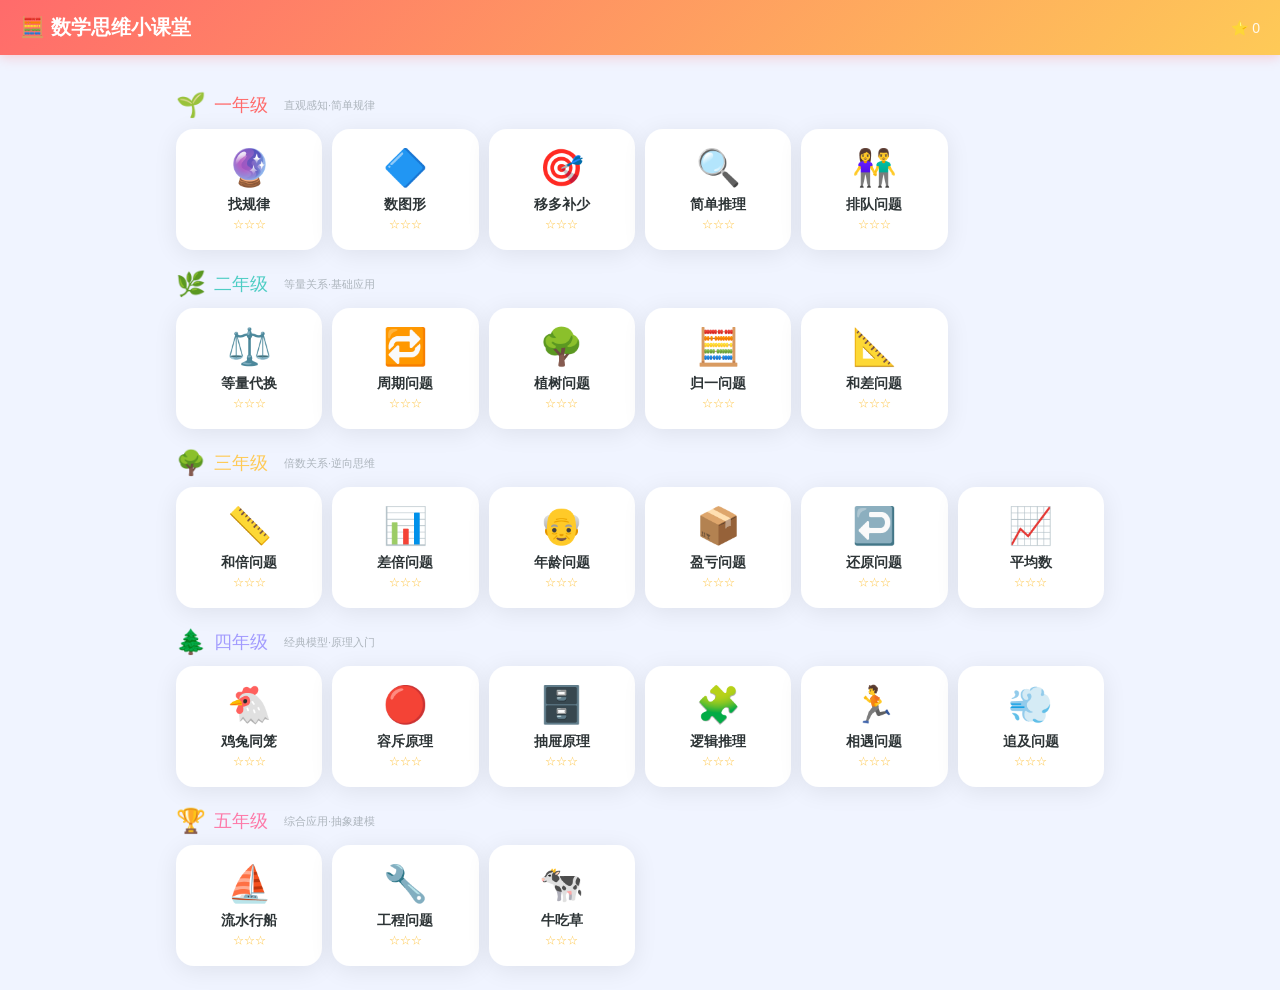
==== index.html @ d772911f "初始化项目：小学数学教学工具" ====
<!DOCTYPE html>
<html lang="zh-CN">
<head>
<meta charset="UTF-8">
<meta name="viewport" content="width=device-width, initial-scale=1.0">
<title>数学思维小课堂</title>
<style>
/* ====== CSS Variables ====== */
:root {
  --c1:#ff6b6b; --c2:#4ecdc4; --c3:#feca57; --c4:#a29bfe; --c5:#fd79a8; --c6:#00b894;
  --bg:#f0f4ff; --card:#fff; --text:#2d3436; --sub:#636e72; --radius:18px; --shadow:0 4px 24px rgba(0,0,0,.08);
}
*{box-sizing:border-box;margin:0;padding:0}
body{
  font-family:'PingFang SC','Noto Sans SC','Microsoft YaHei',sans-serif;
  background:var(--bg); min-height:100vh; color:var(--text);
  user-select:none; -webkit-user-select:none;
}
/* ====== Top Bar ====== */
.topbar{
  background:linear-gradient(135deg,#ff6b6b,#feca57); color:#fff; padding:14px 20px;
  display:flex; align-items:center; gap:12px; position:sticky; top:0; z-index:50;
  box-shadow:0 2px 12px rgba(255,107,107,.3);
}
.topbar h1{font-size:20px;flex:1}
.topbar .back-btn{
  background:rgba(255,255,255,.25); border:none; color:#fff; width:36px;height:36px;
  border-radius:50%; font-size:20px; cursor:pointer; display:none; align-items:center; justify-content:center;
}
.topbar .back-btn.show{display:flex}
.topbar .stars-total{font-size:14px;opacity:.9}

/* ====== Main Container ====== */
.container{max-width:960px;margin:0 auto;padding:16px}

/* ====== Menu Grid ====== */
.menu-view{}
.section-title{font-size:18px;margin:20px 0 10px;color:var(--sub);display:flex;align-items:center;gap:8px}
.topic-grid{display:grid;grid-template-columns:repeat(auto-fill,minmax(130px,1fr));gap:10px;margin-bottom:8px}
.topic-card{
  background:var(--card);border-radius:var(--radius);padding:16px 10px;text-align:center;
  cursor:pointer;transition:all .25s;box-shadow:var(--shadow);position:relative;overflow:hidden;
  border:2px solid transparent;
}
.topic-card:hover{transform:translateY(-3px);box-shadow:0 8px 30px rgba(0,0,0,.14);border-color:var(--c1)}
.topic-card .icon{font-size:36px;display:block;margin-bottom:6px}
.topic-card .name{font-size:14px;font-weight:700;color:var(--text)}
.topic-card .stars{font-size:11px;color:#feca57;margin-top:3px}
.topic-card .badge{position:absolute;top:8px;right:8px;background:var(--c1);color:#fff;font-size:10px;padding:2px 8px;border-radius:10px}

/* ====== Game View ====== */
.game-view{display:none;flex-direction:column;gap:14px}
.game-view.active{display:flex}
.game-header{text-align:center}
.game-header h2{font-size:22px}
.game-header .desc{font-size:13px;color:var(--sub);margin-top:4px}

/* Stage tabs */
.stage-tabs{display:flex;gap:0;background:#e9ecef;border-radius:30px;padding:3px;align-self:center}
.stage-tab{
  padding:8px 20px;border:none;background:none;border-radius:28px;font-size:13px;font-weight:600;
  cursor:pointer;color:#868e96;transition:all .3s;font-family:inherit;
}
.stage-tab.active{background:#fff;color:var(--c1);box-shadow:0 2px 8px rgba(0,0,0,.1)}
.stage-content{min-height:300px;background:var(--card);border-radius:var(--radius);padding:20px;box-shadow:var(--shadow);display:flex;flex-direction:column;align-items:center;gap:14px}
.stage-panel{display:none;flex-direction:column;align-items:center;gap:14px;width:100%}
.stage-panel.active{display:flex}

/* ====== Shared Components ====== */
.btn{
  padding:10px 24px;border:none;border-radius:24px;font-size:15px;font-weight:600;cursor:pointer;
  transition:all .25s;font-family:inherit;
}
.btn-p{background:var(--c1);color:#fff}
.btn-p:hover{opacity:.85;transform:translateY(-1px)}
.btn-s{background:var(--c2);color:#fff}
.btn-o{background:#fff;color:var(--c1);border:2px solid var(--c1)}
.btn-o:hover{background:#fff5f5}
.btn:disabled{opacity:.4;pointer-events:none}

.feedback{font-size:14px;min-height:22px;text-align:center;font-weight:600}
.feedback.ok{color:#00b894}
.feedback.err{color:var(--c1)}

.answer-row{display:flex;align-items:center;gap:8px;flex-wrap:wrap;justify-content:center;font-size:16px}
.answer-input{
  width:72px;padding:10px;text-align:center;border:2px solid #dee2e6;border-radius:12px;
  font-size:18px;font-weight:700;font-family:inherit;transition:border-color .3s;
}
.answer-input:focus{outline:none;border-color:var(--c2)}
.answer-input.ok{border-color:#00b894;background:#f0fff4}
.answer-input.err{border-color:var(--c1);background:#fff5f5;animation:shake .4s}

@keyframes shake{0%,100%{transform:translateX(0)}25%{transform:translateX(-5px)}75%{transform:translateX(5px)}}
@keyframes pop{0%{transform:scale(0);opacity:0}70%{transform:scale(1.2)}100%{transform:scale(1);opacity:1}}
@keyframes fadeIn{from{opacity:0;transform:translateY(8px)}to{opacity:1;transform:translateY(0)}}

/* ====== Balance Scale ====== */
.scale-wrap{position:relative;width:100%;max-width:400px;height:240px;margin:0 auto}
.scale-wrap svg{width:100%;height:100%}
.scale-items{position:absolute;display:flex;gap:2px;flex-wrap:wrap;justify-content:center;align-items:flex-end;pointer-events:none}
.scale-left{left:10%;bottom:22%;width:26%}
.scale-right{right:10%;bottom:22%;width:26%}
.scale-item{font-size:26px;pointer-events:auto;cursor:pointer;transition:all .3s;line-height:1}
.scale-item:hover{transform:scale(1.2)}
.scale-item.removing{opacity:0;transform:scale(0)}

/* ====== Bar Model ====== */
.bar-wrap{width:100%;max-width:440px}
.bar-row{display:flex;align-items:center;gap:6px;margin:6px 0}
.bar-lbl{font-weight:700;font-size:15px;min-width:40px;text-align:center}
.bar-track{flex:1;height:36px;background:#f1f3f5;border-radius:10px;position:relative;overflow:visible}
.bar-fill{height:100%;border-radius:10px;transition:width .5s cubic-bezier(.34,1.56,.64,1);display:flex;align-items:center;justify-content:center;color:#fff;font-weight:700;font-size:13px;min-width:36px}
.bar-fill.a{background:linear-gradient(90deg,#ff6b6b,#ff8787)}
.bar-fill.b{background:linear-gradient(90deg,#4ecdc4,#63e6be)}
.bar-fill.d{background:linear-gradient(90deg,#feca57,#ffd43b);color:#495057}
.bar-seg{display:flex;width:100%;height:100%;gap:2px}
.bar-seg span{flex:1;background:rgba(255,255,255,.3);display:flex;align-items:center;justify-content:center;font-weight:700;font-size:11px;color:#fff;border-radius:4px}
.bar-seg span.hl{background:rgba(255,255,255,.55)}

/* ====== Slider ====== */
.slider-grp{width:100%;max-width:360px;display:flex;flex-direction:column;align-items:center;gap:6px}
.slider-grp label{font-weight:600;font-size:14px}
.slider-val{font-size:22px;font-weight:700;color:var(--c1);background:#fff5f5;padding:3px 14px;border-radius:16px}
input[type=range]{-webkit-appearance:none;width:100%;height:8px;border-radius:8px;background:#e9ecef;outline:none}
input[type=range]::-webkit-slider-thumb{-webkit-appearance:none;width:30px;height:30px;border-radius:50%;background:var(--c1);cursor:pointer;box-shadow:0 2px 8px rgba(255,107,107,.4)}

/* ====== Venn ====== */
.venn-wrap{position:relative;width:300px;height:220px;margin:0 auto}
.venn-wrap svg{width:100%;height:100%}
.venn-wrap .region{cursor:pointer;transition:opacity .3s}
.venn-wrap .region:hover{opacity:.7}

/* ====== Grid items ====== */
.item-grid{display:flex;gap:8px;flex-wrap:wrap;justify-content:center}
.item-chip{
  background:#f8f9fa;border:2px solid #dee2e6;border-radius:12px;padding:8px 14px;
  font-size:16px;cursor:pointer;transition:all .25s;font-weight:600;
}
.item-chip:hover{border-color:var(--c2);background:#f0fffc}
.item-chip.selected{background:var(--c2);color:#fff;border-color:var(--c2)}
.item-chip.wrong{background:var(--c1);color:#fff;border-color:var(--c1);animation:shake .4s}

/* ====== Character animation area ====== */
.anim-track{position:relative;width:100%;max-width:500px;height:80px;background:#f8f9fa;border-radius:16px;overflow:hidden}
.anim-char{position:absolute;font-size:36px;transition:left .1s linear;bottom:8px}
.anim-home{position:absolute;bottom:4px;font-size:11px;color:var(--sub);font-weight:600}

/* ====== Celebration ====== */
.cele{position:fixed;top:0;left:0;width:100%;height:100%;pointer-events:none;z-index:200}
.cele .confetti{position:absolute;animation:fall 1.6s ease-out forwards}
@keyframes fall{0%{transform:translateY(-80px) rotate(0);opacity:1}100%{transform:translateY(105vh) rotate(720deg);opacity:0}}

/* ====== Trees on path ====== */
.tree-row{display:flex;gap:0;align-items:center;flex-wrap:wrap;justify-content:center}
.tree{font-size:28px;transition:all .3s}
.tree-spacer{width:30px;height:4px;background:#e9ecef;transition:width .3s}

/* ====== Responsive ====== */
@media(max-width:600px){
  .topic-grid{grid-template-columns:repeat(auto-fill,minmax(100px,1fr))}
  .topic-card{padding:12px 6px}
  .topic-card .icon{font-size:28px}
  .topic-card .name{font-size:12px}
  .topbar h1{font-size:17px}
  .scale-wrap{height:200px}
  .scale-item{font-size:22px}
}
</style>
</head>
<body>

<div class="topbar" id="topbar">
  <button class="back-btn" id="backBtn" onclick="goMenu()">←</button>
  <h1 id="topTitle">🧮 数学思维小课堂</h1>
  <span class="stars-total" id="starTotal">⭐ 0</span>
</div>

<div class="container" id="container">
<!-- ==================== MENU ==================== -->
<div class="menu-view" id="menuView"></div>

<!-- ==================== GAME VIEW ==================== -->
<div class="game-view" id="gameView">
  <div class="game-header"><h2 id="gameTitle"></h2><div class="desc" id="gameDesc"></div></div>
  <div class="stage-tabs" id="stageTabs">
    <button class="stage-tab active" data-stage="1">🎯 看一看</button>
    <button class="stage-tab" data-stage="2">🤹 玩一玩</button>
    <button class="stage-tab" data-stage="3">🏆 练一练</button>
  </div>
  <div class="stage-content" id="stageContent"></div>
</div>
</div>

<div class="cele" id="cele"></div>

<script>
// ==================== FRAMEWORK ====================
const TOPICS = [
  // 一年级：直观感知与简单规律
  {id:'pattern',icon:'🔮',name:'找规律',cat:'一年级',g:'pattern'},
  {id:'countshape',icon:'🔷',name:'数图形',cat:'一年级',g:'countshape'},
  {id:'balance',icon:'🎯',name:'移多补少',cat:'一年级',g:'balance'},
  {id:'simplelogic',icon:'🔍',name:'简单推理',cat:'一年级',g:'simplelogic'},
  {id:'queue',icon:'👫',name:'排队问题',cat:'一年级',g:'queue'},
  // 二年级：等量关系与基础应用
  {id:'substitution',icon:'⚖️',name:'等量代换',cat:'二年级',g:'substitution'},
  {id:'cycle',icon:'🔁',name:'周期问题',cat:'二年级',g:'cycle'},
  {id:'tree',icon:'🌳',name:'植树问题',cat:'二年级',g:'tree'},
  {id:'normalization',icon:'🧮',name:'归一问题',cat:'二年级',g:'normalization'},
  {id:'sumdiff',icon:'📐',name:'和差问题',cat:'二年级',g:'sumdiff'},
  // 三年级：倍数关系与逆向思维
  {id:'summulti',icon:'📏',name:'和倍问题',cat:'三年级',g:'summulti'},
  {id:'diffmulti',icon:'📊',name:'差倍问题',cat:'三年级',g:'diffmulti'},
  {id:'age',icon:'👴',name:'年龄问题',cat:'三年级',g:'age'},
  {id:'profitloss',icon:'📦',name:'盈亏问题',cat:'三年级',g:'profitloss'},
  {id:'reverse',icon:'↩️',name:'还原问题',cat:'三年级',g:'reverse'},
  {id:'average',icon:'📈',name:'平均数',cat:'三年级',g:'average'},
  // 四年级：经典模型与原理
  {id:'chickenrabbit',icon:'🐔',name:'鸡兔同笼',cat:'四年级',g:'chickenrabbit'},
  {id:'venn',icon:'🔴',name:'容斥原理',cat:'四年级',g:'venn'},
  {id:'pigeonhole',icon:'🗄️',name:'抽屉原理',cat:'四年级',g:'pigeonhole'},
  {id:'logic',icon:'🧩',name:'逻辑推理',cat:'四年级',g:'logic'},
  {id:'meeting',icon:'🏃',name:'相遇问题',cat:'四年级',g:'meeting'},
  {id:'chase',icon:'💨',name:'追及问题',cat:'四年级',g:'chase'},
  // 五年级：综合应用与抽象建模
  {id:'boatcurrent',icon:'⛵',name:'流水行船',cat:'五年级',g:'boatcurrent'},
  {id:'work',icon:'🔧',name:'工程问题',cat:'五年级',g:'work'},
  {id:'cowgrass',icon:'🐄',name:'牛吃草',cat:'五年级',g:'cowgrass'},
];

const GAMES = {};
let currentGame = null;
let gameStage = 1;
let gameState = {};

function loadProgress(){ try{ return JSON.parse(localStorage.getItem('mathgames')||'{}'); }catch(e){ return {}; } }
function saveProgress(p){ localStorage.setItem('mathgames',JSON.stringify(p)); }
function getStars(gameId){ const p=loadProgress(); return p[gameId]||0; }
function setStars(gameId,stars){ const p=loadProgress(); p[gameId]=Math.max(p[gameId]||0,stars); saveProgress(p); updateStarTotal(); }

function updateStarTotal(){
  const p=loadProgress(); let t=0; Object.values(p).forEach(v=>t+=v);
  document.getElementById('starTotal').textContent='⭐ '+t;
}

// Render menu
function renderMenu(){
  const cats=[...new Set(TOPICS.map(t=>t.cat))];
  const grades={'一年级':{emoji:'🌱',desc:'直观感知·简单规律',color:'#ff6b6b'},
               '二年级':{emoji:'🌿',desc:'等量关系·基础应用',color:'#4ecdc4'},
               '三年级':{emoji:'🌳',desc:'倍数关系·逆向思维',color:'#feca57'},
               '四年级':{emoji:'🌲',desc:'经典模型·原理入门',color:'#a29bfe'},
               '五年级':{emoji:'🏆',desc:'综合应用·抽象建模',color:'#fd79a8'}};
  let h='';
  cats.forEach(cat=>{
    const g=grades[cat]||{emoji:'📚',desc:'',color:'#636e72'};
    h+='<div class="section-title"><span style="font-size:24px">'+g.emoji+'</span> <span style="color:'+g.color+'">'+cat+'</span><span style="font-size:11px;color:#adb5bd;margin-left:8px">'+g.desc+'</span></div><div class="topic-grid">';
    TOPICS.filter(t=>t.cat===cat).forEach(t=>{
      const s=getStars(t.id);
      h+='<div class="topic-card" onclick="openGame(\''+t.id+'\')">';
      h+='<span class="icon">'+t.icon+'</span>';
      h+='<span class="name">'+t.name+'</span>';
      h+='<div class="stars">'+'⭐'.repeat(s)+'☆'.repeat(3-s)+'</div>';
      if(s>=3) h+='<span class="badge" style="background:#00b894">✓</span>';
      h+='</div>';
    });
    h+='</div>';
  });
  document.getElementById('menuView').innerHTML=h;
}

function goMenu(){
  document.getElementById('menuView').style.display='block';
  document.getElementById('gameView').classList.remove('active');
  document.getElementById('backBtn').classList.remove('show');
  document.getElementById('topTitle').textContent='🧮 数学思维小课堂';
  currentGame=null;
  renderMenu();
}

function openGame(gameId){
  currentGame=gameId;
  gameStage=1;
  gameState={};
  document.getElementById('menuView').style.display='none';
  document.getElementById('gameView').classList.add('active');
  document.getElementById('backBtn').classList.add('show');
  const t=TOPICS.find(x=>x.id===gameId);
  document.getElementById('topTitle').textContent=t.icon+' '+t.name;
  document.getElementById('gameTitle').textContent=t.name;
  document.getElementById('gameDesc').textContent=t.cat+' · 小学奥数思维训练';
  // Reset stage tabs
  document.querySelectorAll('#stageTabs .stage-tab').forEach((b,i)=>{
    b.classList.toggle('active',i===0);
  });
  renderGameStage();
}

function switchStage(stage){
  gameStage=stage;
  document.querySelectorAll('#stageTabs .stage-tab').forEach((b,i)=>{
    b.classList.toggle('active',i+1===stage);
  });
  renderGameStage();
}

function renderGameStage(){
  if(!currentGame) return;
  const g=GAMES[currentGame];
  const container=document.getElementById('stageContent');
  if(!g){ container.innerHTML='<p>游戏开发中...</p>'; return; }
  const fn=g['stage'+gameStage];
  if(fn) fn(container);
  else container.innerHTML='<p>加载中...</p>';
}

// Init stage tabs
document.querySelectorAll('#stageTabs .stage-tab').forEach(btn=>{
  btn.addEventListener('click',()=>switchStage(parseInt(btn.dataset.stage)));
});

function celebrate(){
  const c=document.getElementById('cele');
  const cols=['#ff6b6b','#feca57','#4ecdc4','#a29bfe','#fd79a8','#00b894','#ffd93d','#6c5ce7'];
  for(let i=0;i<50;i++){
    const el=document.createElement('div'); el.className='confetti';
    el.style.left=Math.random()*100+'%'; el.style.top=-(Math.random()*40)+'px';
    el.style.background=cols[Math.floor(Math.random()*cols.length)];
    el.style.animationDelay=Math.random()*.5+'s';
    el.style.animationDuration=(1+Math.random()*1.5)+'s';
    el.style.borderRadius=Math.random()>.5?'50%':'3px';
    el.style.width=(6+Math.random()*10)+'px'; el.style.height=(6+Math.random()*10)+'px';
    c.appendChild(el); setTimeout(()=>el.remove(),2000);
  }
}

// ====== Shared helpers ======
function makeScaleSVG(){return '<svg viewBox="0 0 400 220"><polygon points="200,210 185,170 215,170" fill="#adb5bd"/><line x1="60" y1="160" x2="340" y2="160" stroke="#495057" stroke-width="5"/><line x1="100" y1="160" x2="100" y2="192" stroke="#adb5bd" stroke-width="2"/><line x1="300" y1="160" x2="300" y2="192" stroke="#adb5bd" stroke-width="2"/><ellipse cx="100" cy="198" rx="42" ry="10" fill="#f8f9fa" stroke="#adb5bd" stroke-width="2"/><ellipse cx="300" cy="198" rx="42" ry="10" fill="#f8f9fa" stroke="#adb5bd" stroke-width="2"/></svg>';}

function drawBarModel(aVal,bVal,aLabel,bLabel,multiplier,diff){
  const max=Math.max(aVal,bVal)*1.25;
  const ap=(aVal/max*100); const bp=(bVal/max*100);
  let segs=''; for(let i=0;i<multiplier;i++) segs+='<span'+(i===multiplier-1?' class="hl"':'')+'></span>';
  return '<div class="bar-wrap"><div class="bar-row"><span class="bar-lbl">'+aLabel+'</span><div class="bar-track"><div class="bar-fill a" style="width:'+ap+'%"><div class="bar-seg">'+segs+'</div></div></div><span style="font-weight:700;color:#ff6b6b">'+aVal+'</span></div><div class="bar-row"><span class="bar-lbl">'+bLabel+'</span><div class="bar-track"><div class="bar-fill b" style="width:'+bp+'%"><span>'+bVal+'</span></div></div><span style="font-weight:700;color:#4ecdc4">'+bVal+'</span></div><p style="text-align:center;color:#868e96;font-size:13px;margin-top:6px">'+aLabel+' - '+bLabel+' = <b style="color:#f59f00">'+diff+'</b>，'+aLabel+' 是 '+bLabel+' 的 <b style="color:#ff6b6b">'+multiplier+'倍</b></p></div>';
}

function genRandInt(min,max){return Math.floor(Math.random()*(max-min+1))+min;}

// ==================== GAME 1: 等量代换 ====================
GAMES.substitution = {
  stage1(container){
    gameState={pineapple:1,apple:3,currentApples:3};
    container.innerHTML='<p style="text-align:center;font-size:15px;color:#495057">天平两边一样重时，天平<strong>平衡</strong>。<br>看，1个🍍 和 3个🍎 一样重！</p><div class="scale-wrap"><div id="s1svg"></div><div class="scale-items scale-left" id="s1L"></div><div class="scale-items scale-right" id="s1R"></div></div><p style="color:#adb5bd;font-size:13px">✅ 天平平衡 → 1🍍 = 3🍎</p>';
    document.getElementById('s1svg').innerHTML=makeScaleSVG();
    document.getElementById('s1L').innerHTML='<span class="scale-item" style="animation:pop .4s">🍍</span>';
    document.getElementById('s1R').innerHTML='<span class="scale-item" style="animation:pop .4s">🍎</span><span class="scale-item" style="animation:pop .4s .1s">🍎</span><span class="scale-item" style="animation:pop .4s .2s">🍎</span>';
  },
  stage2(container){
    gameState={applesLeft:3,bananasPlaced:0};
    container.innerHTML=
      '<p style="text-align:center;font-size:15px">已知 1个🍍 = 3个🍎，而且 1个🍎 = 2个🍌<br>点击苹果，换成香蕉试试！</p>'+
      '<div class="scale-wrap"><div id="s2svg"></div><div class="scale-items scale-left" id="s2L"></div><div class="scale-items scale-right" id="s2R"></div></div>'+
      '<div style="background:#fff3bf;padding:10px 20px;border-radius:14px;border:2px dashed #feca57;display:flex;align-items:center;gap:10px"><span>1个</span><span style="font-size:28px">🍎</span><span style="font-weight:700;color:#f59f00">=</span><span>2个</span><span style="font-size:28px">🍌</span></div>'+
      '<p class="feedback" id="s2fb">点击右边的苹果来替换吧！已替换: 0/3</p>'+
      '<button class="btn btn-o" onclick="GAMES.substitution.resetS2()">🔄 重置</button>';
    document.getElementById('s2svg').innerHTML=makeScaleSVG();
    document.getElementById('s2L').innerHTML='<span class="scale-item">🍍</span>';
    const r=document.getElementById('s2R');
    r.innerHTML='';
    for(let i=0;i<3;i++){
      const el=document.createElement('span'); el.className='scale-item'; el.textContent='🍎';
      el.onclick=function(){ GAMES.substitution.replaceApple(this); };
      r.appendChild(el);
    }
  },
  replaceApple(el){
    if(el.classList.contains('removing')) return;
    el.classList.add('removing');
    setTimeout(()=>{
      el.remove();
      const r=document.getElementById('s2R');
      const b1=document.createElement('span');b1.className='scale-item';b1.textContent='🍌';b1.style.animation='pop .3s';
      const b2=document.createElement('span');b2.className='scale-item';b2.textContent='🍌';b2.style.animation='pop .3s .1s';
      r.appendChild(b1); r.appendChild(b2);
      gameState.applesLeft--; gameState.bananasPlaced+=2;
      const fb=document.getElementById('s2fb');
      fb.textContent='已替换: '+(3-gameState.applesLeft)+'/3。右边: '+(gameState.applesLeft)+'个🍎 + '+gameState.bananasPlaced+'个🍌';
      if(gameState.applesLeft===0){
        fb.textContent='🎉 太棒了！3个苹果全换成了6个香蕉！所以 1🍍 = 6🍌';
        fb.style.color='#00b894';
        setStars('substitution',2); celebrate(); updateStarTotal();
      }
    },300);
  },
  resetS2(){ gameStage=2; renderGameStage(); },
  stage3(container){
    const probs=[
      {q:'1个🍉 = 4个🍑，1个🍑 = 3个🍇，1个🍉 = ?个🍇',ans:12,hint:'4×3=?'},
      {q:'1只🐔 = 2只🐣，1只🐣 = 5只🐛，1只🐔 = ?只🐛',ans:10,hint:'2×5=?'},
      {q:'1块🍰 = 6块🍪，1块🍪 = 3颗🍬，1块🍰 = ?颗🍬',ans:18,hint:'6×3=?'},
      {q:'1个🥝 = 3个🍊，1个🍊 = 4个🫐，1个🥝 = ?个🫐',ans:12,hint:'3×4=?'},
      {q:'1把🔑 = 5个🪙，1个🪙 = 2颗💎，1把🔑 = ?颗💎',ans:10,hint:'5×2=?'},
    ];
    const p=probs[Math.floor(Math.random()*probs.length)];
    gameState.subAns=p.ans;
    container.innerHTML=
      '<p style="font-size:16px;font-weight:600;text-align:center">'+p.q+'</p>'+
      '<div class="answer-row"><span>答案：</span><input type="number" class="answer-input" id="subAns" placeholder="?" min="0" max="99"><button class="btn btn-p" onclick="GAMES.substitution.check()">确认 ✓</button></div>'+
      '<p class="feedback" id="subfb"></p><button class="btn btn-o" onclick="renderGameStage()">再来一题 🔄</button>';
  },
  check(){
    const ans=parseInt(document.getElementById('subAns').value);
    const fb=document.getElementById('subfb');
    if(isNaN(ans)){fb.textContent='请输入数字哦～';return}
    if(ans===gameState.subAns){fb.textContent='✅ 太棒了！';fb.className='feedback ok';document.getElementById('subAns').className='answer-input ok';setStars('substitution',3);celebrate();updateStarTotal()}
    else {fb.textContent='❌ 再想想哦～';fb.className='feedback err';document.getElementById('subAns').className='answer-input err';setTimeout(()=>document.getElementById('subAns').className='answer-input',500)}
  }
};

// ==================== GAME 2: 简单推理 ====================
GAMES.simplelogic = {
  stage1(container){
    container.innerHTML='<p style="text-align:center;font-size:15px">推理就是根据线索找到答案！<br>比如：小明、小红、小华三人分别拿着🍎、🍌、🍇<br><br>线索：<br>① 小明拿的不是🍎<br>② 小红拿的是🍌<br><br>那么小明拿的是？小华拿的是？<br><br><b style="color:#4ecdc4">小红拿🍌 → 剩下🍎和🍇 → 小明不拿🍎 → 小明拿🍇，小华拿🍎</b></p>';
  },
  stage2(container){
    const puzzles=[
      {people:['小明','小红','小华'],items:['🍎','🍌','🍇'],clues:['小明拿的不是🍎','小红拿的是🍌'],ans:{'小明':'🍇','小红':'🍌','小华':'🍎'}},
      {people:['小刚','小丽','小强'],items:['🐶','🐱','🐰'],clues:['小刚养的不是🐱','小强养的是🐶'],ans:{'小刚':'🐰','小丽':'🐱','小强':'🐶'}},
    ];
    const pz=puzzles[Math.floor(Math.random()*puzzles.length)];
    gameState.slPuzzle=pz;
    let h='<p style="font-weight:700;text-align:center">三人分别拿着：'+pz.items.join('、')+'</p><p style="font-size:14px;color:#636e72">线索：'+pz.clues.map((c,i)=>(i+1)+'、'+c).join('；')+'</p>';
    h+='<div style="display:flex;gap:20px;flex-wrap:wrap;justify-content:center">';
    pz.people.forEach(person=>{
      h+='<div style="text-align:center"><div style="font-weight:700;margin-bottom:6px">'+person+'</div>';
      pz.items.forEach(item=>{
        h+='<div class="item-chip sl-choice" data-person="'+person+'" data-item="'+item+'" onclick="GAMES.simplelogic.choose(this)" style="margin:3px">'+item+'</div>';
      });
      h+='</div>';
    });
    h+='</div><p class="feedback" id="slfb">点击每个人对应的物品吧！</p><button class="btn btn-o" onclick="renderGameStage()">🔄 换一题</button>';
    container.innerHTML=h;
  },
  choose(el){
    const person=el.dataset.person; const item=el.dataset.item;
    document.querySelectorAll('.sl-choice[data-person="'+person+'"]').forEach(c=>c.classList.remove('selected'));
    el.classList.add('selected');
    // Check all
    const all=document.querySelectorAll('.sl-choice.selected');
    if(all.length===gameState.slPuzzle.people.length){
      let correct=true;
      all.forEach(a=>{ if(gameState.slPuzzle.ans[a.dataset.person]!==a.dataset.item) correct=false; });
      const fb=document.getElementById('slfb');
      if(correct){fb.textContent='✅ 推理正确！太棒了！';fb.className='feedback ok';setStars('simplelogic',3);celebrate();updateStarTotal()}
      else {fb.textContent='❌ 有些不对哦，再想想线索';fb.className='feedback err'}
    }
  },
  stage3(container){
    GAMES.simplelogic.stage2(container); // Same interaction
  }
};

// ==================== GAME 3: 逻辑推理(真假话) ====================
GAMES.logic = {
  stage1(container){
    container.innerHTML='<p style="text-align:center;font-size:15px;line-height:1.8">🤔 <b>真假话推理</b><br><br>一个人说真话，一个人说假话。<br>如何判断真相？<br><br>例：A说"不是我"，B说"是A"<br>只有一人说真话，谁干的？<br><br>假设A说真话→不是A→B说假话→不是A<br>→ 矛盾！<br>假设B说真话→是A→A说假话→是A<br>→ ✅ 成立！所以是A干的。</p>';
  },
  stage2(container){
    const pz={suspects:['A','B'],statements:{'A':'不是我做的','B':'是A做的'},truthCount:1,culprit:'A'};
    gameState.lgPuzzle=pz;
    let h='<p style="text-align:center;font-weight:700">💰 钱被谁偷了？只有1人说真话</p>';
    h+='<div style="display:flex;gap:16px;flex-wrap:wrap;justify-content:center">';
    for(const [who,stmt] of Object.entries(pz.statements)){
      h+='<div class="item-chip lg-chip" data-who="'+who+'" onclick="GAMES.logic.toggleTruth(this)" style="padding:12px 20px;font-size:15px">'+who+'说："'+stmt+'"<br><small style="color:#adb5bd">点击标记为说真话</small></div>';
    }
    h+='</div><p style="font-size:14px;text-align:center">点击你认为<b>说真话</b>的那个人</p><p class="feedback" id="lgfb"></p><button class="btn btn-o" onclick="renderGameStage()">🔄 换一题</button>';
    container.innerHTML=h;
  },
  toggleTruth(el){
    document.querySelectorAll('.lg-chip').forEach(c=>{c.style.borderColor='#dee2e6';c.style.background='#f8f9fa'});
    el.style.borderColor='#4ecdc4'; el.style.background='#f0fffc';
    const who=el.dataset.who;
    const fb=document.getElementById('lgfb');
    fb.textContent='想想看：如果'+who+'说真话，其他人的话是否成立？';
    if(who==='B'){fb.textContent='✅ 正确！B说真话→是A干的→A说假话→成立！';fb.className='feedback ok';setStars('logic',2);celebrate();updateStarTotal()}
  },
  stage3(container){
    GAMES.logic.stage2(container);
  }
};

// ==================== GAME 4: 找规律 ====================
GAMES.pattern = {
  stage1(container){
    container.innerHTML=
      '<p style="text-align:center;font-size:15px">观察规律，猜猜下一个是什么？</p>'+
      '<div style="display:flex;gap:10px;font-size:36px;justify-content:center;flex-wrap:wrap" id="ptDemo"></div>'+
      '<p style="color:#adb5bd;font-size:13px;text-align:center">规律：红蓝红蓝红... → 下一个是 <b>蓝</b> 🔵</p>';
    const seq=['🔴','🔵','🔴','🔵','🔴','?'];
    document.getElementById('ptDemo').innerHTML=seq.map(s=>'<span style="background:#f8f9fa;padding:10px;border-radius:12px;width:50px;text-align:center">'+s+'</span>').join('');
  },
  stage2(container){
    const patterns=[
      {seq:['🔴','🔵','🔴','🔵','🔴','?'],opts:['🔵','🔴','🟢'],ans:0,explain:'颜色交替：红蓝红蓝红→蓝'},
      {seq:['⭐','🌟','⭐','🌟','⭐','?'],opts:['⭐','🌟','✨'],ans:1,explain:'形状交替：普通→闪光→普通→闪光→普通→闪光'},
      {seq:['1','3','5','7','?'],opts:['8','9','10'],ans:1,explain:'每次+2：1,3,5,7→9'},
      {seq:['2','4','8','16','?'],opts:['24','32','30'],ans:1,explain:'每次×2：2,4,8,16→32'},
      {seq:['🔺','🔺🔺','🔺🔺🔺','🔺🔺🔺🔺','?'],opts:['🔺🔺🔺🔺🔺','🔺','🔺🔺'],ans:0,explain:'数量递增：1,2,3,4→5个三角形'},
    ];
    const p=patterns[Math.floor(Math.random()*patterns.length)];
    gameState.ptAns=p.ans;
    let h='<div style="display:flex;gap:8px;font-size:30px;justify-content:center;flex-wrap:wrap">';
    p.seq.forEach(s=>h+='<span style="background:#f8f9fa;padding:8px 12px;border-radius:12px">'+s+'</span>');
    h+='</div><p style="font-weight:700">下一个是什么？</p><div class="item-grid">';
    p.opts.forEach((o,i)=>{h+='<div class="item-chip" onclick="GAMES.pattern.choose('+i+',this)">'+o+'</div>';});
    h+='</div><p class="feedback" id="ptfb"></p><button class="btn btn-o" onclick="renderGameStage()">🔄 换一题</button>';
    container.innerHTML=h;
  },
  choose(idx,el){
    const fb=document.getElementById('ptfb');
    if(idx===gameState.ptAns){fb.textContent='✅ 正确！';fb.className='feedback ok';el.classList.add('selected');setStars('pattern',2);celebrate();updateStarTotal()}
    else {fb.textContent='❌ 再观察一下规律吧';fb.className='feedback err';el.classList.add('wrong');setTimeout(()=>el.classList.remove('wrong'),500)}
  },
  stage3(container){ GAMES.pattern.stage2(container); }
};

// ==================== GAME 5: 数图形 ====================
GAMES.countshape = {
  stage1(container){
    container.innerHTML=
      '<p style="text-align:center;font-size:15px">数一数，图中有几个三角形？</p>'+
      '<div style="text-align:center;font-size:80px;line-height:1">🔺<br><span style="font-size:14px;color:#adb5bd">1个三角形</span></div>'+
      '<p style="text-align:center;font-size:14px">再看这个：</p>'+
      '<div style="text-align:center;font-size:50px;line-height:1">🔺<br>🔺<br><span style="font-size:14px;color:#adb5bd">2个小三角形，组在一起还有1个大三角形 = 3个</span></div>';
  },
  stage2(container){
    const probs=[
      {svg:'<svg viewBox="0 0 200 100" width="200" height="100"><rect x="0" y="0" width="200" height="100" fill="none" stroke="#333" stroke-width="2"/><line x1="0" y1="50" x2="200" y2="50" stroke="#333" stroke-width="2"/><line x1="100" y1="0" x2="100" y2="100" stroke="#333" stroke-width="2"/></svg>',q:'图中有几个长方形？',ans:4,explain:'4个小长方形'},
      {svg:'<svg viewBox="0 0 200 100" width="200" height="100"><rect x="0" y="0" width="200" height="100" fill="none" stroke="#333" stroke-width="2"/><line x1="0" y1="0" x2="200" y2="100" stroke="#333" stroke-width="2"/></svg>',q:'图中有几个三角形？',ans:2,explain:'对角线分成了2个三角形'},
    ];
    const p=probs[Math.floor(Math.random()*probs.length)];
    gameState.csAns=p.ans;
    container.innerHTML=
      '<p style="font-weight:700;text-align:center">'+p.q+'</p>'+p.svg+
      '<div class="answer-row"><span>答案：</span><input type="number" class="answer-input" id="csAns" placeholder="?" min="0" max="99"><button class="btn btn-p" onclick="GAMES.countshape.check()">确认 ✓</button></div>'+
      '<p class="feedback" id="csfb"></p><button class="btn btn-o" onclick="renderGameStage()">🔄 换一题</button>';
  },
  check(){
    const ans=parseInt(document.getElementById('csAns').value);
    const fb=document.getElementById('csfb');
    if(isNaN(ans)){fb.textContent='请输入数字';return}
    if(ans===gameState.csAns){fb.textContent='✅ 正确！';fb.className='feedback ok';setStars('countshape',2);celebrate();updateStarTotal()}
    else {fb.textContent='❌ 再仔细数数';fb.className='feedback err'}
  },
  stage3(container){ GAMES.countshape.stage2(container); }
};

// ==================== GAME 6: 周期问题 ====================
GAMES.cycle = {
  stage1(container){
    container.innerHTML=
      '<p style="text-align:center;font-size:15px">周期就是重复出现的规律！</p>'+
      '<div style="display:flex;gap:6px;font-size:28px;justify-content:center;flex-wrap:wrap">'+['🔴','🟡','🟢','🔴','🟡','🟢','🔴','🟡','🟢','🔴','🟡','🟢'].map((c,i)=>'<span>'+c+(i===8?'👈第9个':'')+'</span>').join('')+'</div>'+
      '<p style="text-align:center;font-size:14px;color:#495057;margin-top:8px">每3个一循环：🔴🟡🟢<br>第9个：9÷3=3...0 → 第3个 → 🟢<br>第10个：10÷3=3...1 → 第1个 → 🔴</p>';
  },
  stage2(container){
    const cycles=[{arr:'🔴🟡🟢',len:3,pos:11,ans:'🟡'},{arr:'⭐🌟✨',len:3,pos:8,ans:'🌟'},{arr:'🐶🐱🐰',len:3,pos:13,ans:'🐶'}];
    const c=cycles[Math.floor(Math.random()*cycles.length)];
    gameState.cyAns=c.ans; gameState.cyArr=c.arr; gameState.cyLen=c.len; gameState.cyPos=c.pos;
    container.innerHTML=
      '<p style="text-align:center;font-size:18px">周期：'+c.arr.split('').join(' ') + ' （每'+c.len+'个一循环）</p>'+
      '<p style="font-weight:700;text-align:center">第 <b style="color:#ff6b6b;font-size:22px">'+c.pos+'</b> 个是什么？</p>'+
      '<div class="item-grid">'+c.arr.split('').map(ch=>'<div class="item-chip" onclick="GAMES.cycle.choose(\''+ch+'\',this)">'+ch+'</div>').join('')+'</div>'+
      '<p class="feedback" id="cyfb"></p><button class="btn btn-o" onclick="renderGameStage()">🔄 换一题</button>';
  },
  choose(ch,el){
    const fb=document.getElementById('cyfb');
    if(ch===gameState.cyAns){fb.textContent='✅ 正确！'+gameState.cyPos+'÷'+gameState.cyLen+'='+Math.floor(gameState.cyPos/gameState.cyLen)+'...'+((gameState.cyPos%gameState.cyLen)||gameState.cyLen);fb.className='feedback ok';el.classList.add('selected');setStars('cycle',2);celebrate();updateStarTotal()}
    else{fb.textContent='❌ 用除法算算：'+gameState.cyPos+'÷'+gameState.cyLen+'=?';fb.className='feedback err';el.classList.add('wrong');setTimeout(()=>el.classList.remove('wrong'),500)}
  },
  stage3(container){ GAMES.cycle.stage2(container); }
};

// ==================== GAME 7: 和差问题 ====================
GAMES.sumdiff = {
  stage1(container){
    const sum=20,diff=6;
    const a=(sum+diff)/2, b=(sum-diff)/2;
    container.innerHTML=
      '<p style="text-align:center;font-size:15px">已知两数之和为 <b>'+sum+'</b>，差为 <b>'+diff+'</b></p>'+
      drawBarModel(a,b,'大数','小数',1,diff)+
      '<p style="text-align:center;font-size:14px;color:#495057;margin-top:10px">公式：(和+差)÷2 = 大数 = <b>'+(sum+diff)+'÷2 = '+a+'</b><br>(和-差)÷2 = 小数 = <b>'+(sum-diff)+'÷2 = '+b+'</b></p>';
  },
  stage2(container){
    gameState.sdSum=genRandInt(16,40); gameState.sdDiff=genRandInt(2,Math.floor(gameState.sdSum/3));
    if(gameState.sdDiff%2!==gameState.sdSum%2) gameState.sdDiff++; // ensure same parity for integer answers
    const a=(gameState.sdSum+gameState.sdDiff)/2, b=(gameState.sdSum-gameState.sdDiff)/2;
    container.innerHTML=
      '<p style="text-align:center;font-weight:700">调整滑块，观察线段图的变化！</p>'+
      '<div class="slider-grp"><label>和 (Sum)</label><span class="slider-val" id="sdSumV">'+gameState.sdSum+'</span><input type="range" id="sdSumS" min="10" max="60" value="'+gameState.sdSum+'" oninput="GAMES.sumdiff.update()"></div>'+
      '<div class="slider-grp"><label>差 (Diff)</label><span class="slider-val" id="sdDiffV">'+gameState.sdDiff+'</span><input type="range" id="sdDiffS" min="1" max="'+Math.floor(gameState.sdSum/2)+'" value="'+gameState.sdDiff+'" oninput="GAMES.sumdiff.update()"></div>'+
      '<div id="sdBar"></div>';
    GAMES.sumdiff.update();
  },
  update(){
    const sum=parseInt(document.getElementById('sdSumS').value);
    const diff=parseInt(document.getElementById('sdDiffS').value);
    document.getElementById('sdSumV').textContent=sum;
    document.getElementById('sdDiffV').textContent=diff;
    document.getElementById('sdDiffS').max=Math.floor(sum/2);
    const a=(sum+diff)/2, b=(sum-diff)/2;
    document.getElementById('sdBar').innerHTML=drawBarModel(a,b,'大数','小数',1,diff);
  },
  stage3(container){
    let sum=genRandInt(20,50);let diff=genRandInt(2,Math.floor(sum/3));
    if(diff%2!==sum%2) diff++; // ensure same parity for integer answers
    gameState.sdAnsA=(sum+diff)/2;gameState.sdAnsB=(sum-diff)/2;
    container.innerHTML=
      '<p style="text-align:center;font-weight:700">两数之和='+sum+'，两数之差='+diff+'，求两数</p>'+
      '<div class="answer-row"><span>大数=</span><input class="answer-input" id="sdA"><span>小数=</span><input class="answer-input" id="sdB"><button class="btn btn-p" onclick="GAMES.sumdiff.check()">确认</button></div>'+
      '<p class="feedback" id="sdfb"></p><button class="btn btn-o" onclick="renderGameStage()">🔄 换一题</button>';
  },
  check(){
    const a=parseInt(document.getElementById('sdA').value);const b=parseInt(document.getElementById('sdB').value);
    const fb=document.getElementById('sdfb');
    if(isNaN(a)||isNaN(b)){fb.textContent='请填写完整';return}
    if(a===gameState.sdAnsA&&b===gameState.sdAnsB){fb.textContent='✅ 全对！';fb.className='feedback ok';setStars('sumdiff',3);celebrate();updateStarTotal()}
    else if(a===gameState.sdAnsA){fb.textContent='大数对了！小数=(和-差)÷2';fb.className='feedback err'}
    else if(b===gameState.sdAnsB){fb.textContent='小数对了！大数=(和+差)÷2';fb.className='feedback err'}
    else{fb.textContent='再想想公式：(和±差)÷2';fb.className='feedback err'}
  }
};

// ==================== GAME 8: 和倍问题 ====================
GAMES.summulti = {
  stage1(container){
    const b=8,mult=3,sum=b+mult*b;
    container.innerHTML=
      '<p style="text-align:center;font-size:15px">已知两数之和='+sum+'，大数是小数的'+mult+'倍</p>'+
      drawBarModel(mult*b,b,'大数','小数',mult,sum-b)+
      '<p style="text-align:center;font-size:14px;margin-top:10px">小数 = 和÷(倍数+1) = '+sum+'÷'+(mult+1)+' = <b>'+b+'</b><br>大数 = 小数×倍数 = '+b+'×'+mult+' = <b>'+(mult*b)+'</b></p>';
  },
  stage2(container){
    gameState.smB=genRandInt(4,15);gameState.smMult=genRandInt(2,4);
    const sum=gameState.smB*(gameState.smMult+1);
    container.innerHTML=
      '<p style="text-align:center;font-weight:700">调整倍数，观察变化！</p>'+
      '<div class="slider-grp"><label>倍数</label><span class="slider-val" id="smMultV">'+gameState.smMult+'倍</span><input type="range" id="smMultS" min="2" max="5" value="'+gameState.smMult+'" oninput="GAMES.summulti.update()"></div>'+
      '<div class="slider-grp"><label>小数</label><span class="slider-val" id="smBV">'+gameState.smB+'</span><input type="range" id="smBS" min="3" max="20" value="'+gameState.smB+'" oninput="GAMES.summulti.update()"></div>'+
      '<p style="text-align:center">和 = <b id="smSumV">'+sum+'</b></p><div id="smBar"></div>';
    GAMES.summulti.update();
  },
  update(){
    const mult=parseInt(document.getElementById('smMultS').value);
    const b=parseInt(document.getElementById('smBS').value);
    document.getElementById('smMultV').textContent=mult+'倍';
    document.getElementById('smBV').textContent=b;
    document.getElementById('smSumV').textContent=b*(mult+1);
    document.getElementById('smBar').innerHTML=drawBarModel(b*mult,b,'大数','小数',mult,b*(mult-1));
  },
  stage3(container){
    const b=genRandInt(3,15);const mult=genRandInt(2,5);
    gameState.smAnsB=b;gameState.smAnsA=b*mult;gameState.smSum=b*(mult+1);
    container.innerHTML=
      '<p style="text-align:center;font-weight:700">两数之和='+gameState.smSum+'，大数是小数的'+mult+'倍，求两数</p>'+
      '<div class="answer-row"><span>小数=</span><input class="answer-input" id="smB"><span>大数=</span><input class="answer-input" id="smA"><button class="btn btn-p" onclick="GAMES.summulti.check()">确认</button></div>'+
      '<p class="feedback" id="smfb"></p><button class="btn btn-o" onclick="renderGameStage()">🔄 换一题</button>';
  },
  check(){
    const a=parseInt(document.getElementById('smA').value);const b=parseInt(document.getElementById('smB').value);
    const fb=document.getElementById('smfb');
    if(isNaN(a)||isNaN(b)){fb.textContent='请填写完整';return}
    if(a===gameState.smAnsA&&b===gameState.smAnsB){fb.textContent='✅ 全对！';fb.className='feedback ok';setStars('summulti',3);celebrate();updateStarTotal()}
    else{fb.textContent='❌ 小数=和÷(倍数+1)='+gameState.smSum+'÷'+(gameState.smAnsA/gameState.smAnsB+1);fb.className='feedback err'}
  }
};

// ==================== GAME 9: 差倍问题 ====================
GAMES.diffmulti = {
  stage1(container){
    const b=5,mult=3; const diff=b*(mult-1);
    container.innerHTML=
      '<p style="text-align:center;font-size:15px">已知两数之差='+diff+'，大数是小数的'+mult+'倍</p>'+
      drawBarModel(mult*b,b,'大数','小数',mult,diff)+
      '<p style="text-align:center;font-size:14px;margin-top:10px">小数 = 差÷(倍数-1) = '+diff+'÷'+(mult-1)+' = <b>'+b+'</b><br>大数 = 小数×倍数 = '+b+'×'+mult+' = <b>'+(mult*b)+'</b></p>';
  },
  stage2(container){
    gameState.dmB=genRandInt(3,12);gameState.dmMult=genRandInt(2,5);
    GAMES.diffmulti.renderDM();
  },
  renderDM(){
    const b=gameState.dmB,mult=gameState.dmMult,diff=b*(mult-1);
    const container=document.getElementById('stageContent');
    let h='<p style="text-align:center;font-weight:700">调整倍数和差，观察线段图的变化</p>';
    h+='<div class="slider-grp"><label>倍数</label><span class="slider-val" id="dmMultV">'+mult+'倍</span><input type="range" id="dmMultS" min="2" max="5" value="'+mult+'" oninput="GAMES.diffmulti.updateDM()"></div>';
    h+='<div class="slider-grp"><label>小数</label><span class="slider-val" id="dmBV">'+b+'</span><input type="range" id="dmBS" min="2" max="20" value="'+b+'" oninput="GAMES.diffmulti.updateDM()"></div>';
    h+='<p style="text-align:center">差 = <b id="dmDiffV">'+diff+'</b></p><div id="dmBar">'+drawBarModel(b*mult,b,'大数','小数',mult,diff)+'</div>';
    container.innerHTML=h;
  },
  updateDM(){
    gameState.dmB=parseInt(document.getElementById('dmBS').value);
    gameState.dmMult=parseInt(document.getElementById('dmMultS').value);
    document.getElementById('dmMultV').textContent=gameState.dmMult+'倍';
    document.getElementById('dmBV').textContent=gameState.dmB;
    const diff=gameState.dmB*(gameState.dmMult-1);
    document.getElementById('dmDiffV').textContent=diff;
    document.getElementById('dmBar').innerHTML=drawBarModel(gameState.dmB*gameState.dmMult,gameState.dmB,'大数','小数',gameState.dmMult,diff);
  },
  stage3(container){
    const b=genRandInt(3,12);const mult=genRandInt(2,5);
    gameState.dmAnsB=b;gameState.dmAnsA=b*mult;gameState.dmDiff=b*(mult-1);
    container.innerHTML=
      '<p style="text-align:center;font-weight:700">两数之差='+gameState.dmDiff+'，大数是小数的'+mult+'倍，求两数</p>'+
      '<div class="answer-row"><span>小数=</span><input class="answer-input" id="dmB"><span>大数=</span><input class="answer-input" id="dmA"><button class="btn btn-p" onclick="GAMES.diffmulti.check()">确认</button></div>'+
      '<p class="feedback" id="dmfb"></p><button class="btn btn-o" onclick="renderGameStage()">🔄 换一题</button>';
  },
  check(){
    const a=parseInt(document.getElementById('dmA').value);const b=parseInt(document.getElementById('dmB').value);
    const fb=document.getElementById('dmfb');
    if(isNaN(a)||isNaN(b)){fb.textContent='请填写完整';return}
    if(a===gameState.dmAnsA&&b===gameState.dmAnsB){fb.textContent='✅ 全对！';fb.className='feedback ok';setStars('diffmulti',3);celebrate();updateStarTotal()}
    else{fb.textContent='❌ 小数=差÷(倍数-1)='+gameState.dmDiff+'÷'+(gameState.dmAnsA/gameState.dmAnsB-1);fb.className='feedback err'}
  }
};

// ==================== GAME 10: 移多补少 ====================
GAMES.balance = {
  stage1(container){
    gameState.blA=8;gameState.blB=2;
    container.innerHTML=
      '<p style="text-align:center;font-size:15px">左边有<b>8</b>个⭐，右边有<b>2</b>个⭐<br>移动几个才能两边一样多？</p>'+
      '<div style="display:flex;justify-content:space-around;width:100%;max-width:400px"><div id="blLeft" style="text-align:center;font-size:28px"></div><div style="font-size:40px">⚖️</div><div id="blRight" style="text-align:center;font-size:28px"></div></div>'+
      '<p style="text-align:center;font-size:14px;color:#495057;margin-top:10px">多出: 8-2=6个 → 分一半: 6÷2=<b>3</b>个<br>移动3个就一样多了！（两边各5个）</p>';
    GAMES.balance.renderBL();
  },
  renderBL(){document.getElementById('blLeft').innerHTML='⭐'.repeat(gameState.blA);document.getElementById('blRight').innerHTML='⭐'.repeat(gameState.blB);},
  stage2(container){
    const a=genRandInt(6,12);const diff=genRandInt(1,Math.floor((a-1)/2))*2;const b=a-diff;
    gameState.blA=a;gameState.blB=b;gameState.blAns=(a-b)/2;
    container.innerHTML=
      '<p style="text-align:center"><b>'+gameState.blA+'</b>个⭐ vs <b>'+gameState.blB+'</b>个⭐</p>'+
      '<div style="display:flex;justify-content:space-around;width:100%;max-width:400px"><div id="blLeft" style="text-align:center;font-size:28px;cursor:pointer" onclick="GAMES.balance.moveLeft()"></div><div style="font-size:40px">→</div><div id="blRight" style="text-align:center;font-size:28px;cursor:pointer" onclick="GAMES.balance.moveRight()"></div></div>'+
      '<p style="font-size:13px;color:#adb5bd">点击左边减少，点击右边增加，让两边相等</p>'+
      '<p id="blCount" style="font-weight:700">已移动: 0 个</p><p class="feedback" id="blfb"></p><button class="btn btn-o" onclick="renderGameStage()">🔄 重置</button>';
    GAMES.balance.renderBL2();
    gameState.blMoved=0;
  },
  renderBL2(){document.getElementById('blLeft').innerHTML='⭐'.repeat(gameState.blA);document.getElementById('blRight').innerHTML='⭐'.repeat(gameState.blB);},
  moveLeft(){
    if(gameState.blA<=gameState.blB||gameState.blA<=1)return;
    gameState.blA--;gameState.blB++;gameState.blMoved++;
    GAMES.balance.renderBL2();GAMES.balance.checkBL();
  },
  moveRight(){
    if(gameState.blB<=gameState.blA||gameState.blB<=1)return;
    gameState.blB--;gameState.blA++;gameState.blMoved++;
    GAMES.balance.renderBL2();GAMES.balance.checkBL();
  },
  checkBL(){
    document.getElementById('blCount').textContent='已移动: '+gameState.blMoved+' 个';
    if(gameState.blA===gameState.blB){
      const fb=document.getElementById('blfb');
      if(gameState.blMoved===gameState.blAns){fb.textContent='✅ 完美！正好移动了'+gameState.blMoved+'个';fb.className='feedback ok';setStars('balance',3);celebrate();updateStarTotal()}
      else{fb.textContent='✅ 两边相等了！但可以移得更少（最优：'+gameState.blAns+'个）';fb.className='feedback ok'}
    }
  },
  stage3(container){
    const a=genRandInt(8,20);const diff=genRandInt(1,Math.floor((a-1)/2))*2;const b=a-diff;
    gameState.blAns3=(a-b)/2;
    container.innerHTML=
      '<p style="text-align:center;font-weight:700">左边'+a+'个，右边'+b+'个，移动几个使两边相等？</p>'+
      '<div class="answer-row"><span>移动</span><input class="answer-input" id="blAns"><span>个</span><button class="btn btn-p" onclick="GAMES.balance.check3()">确认</button></div>'+
      '<p class="feedback" id="blfb3"></p><button class="btn btn-o" onclick="renderGameStage()">🔄 换一题</button>';
  },
  check3(){
    const ans=parseInt(document.getElementById('blAns').value);
    const fb=document.getElementById('blfb3');
    if(isNaN(ans)){fb.textContent='请输入数字';return}
    if(ans===gameState.blAns3){fb.textContent='✅ 正确！';fb.className='feedback ok';setStars('balance',3);celebrate();updateStarTotal()}
    else{fb.textContent='❌ 移动数=(多出的)÷2';fb.className='feedback err'}
  }
};

// ==================== GAME 11: 鸡兔同笼 ====================
GAMES.chickenrabbit = {
  stage1(container){
    container.innerHTML=
      '<p style="text-align:center;font-size:15px">笼子里有鸡🐔和兔🐰，共<b>5个头，14条腿</b></p>'+
      '<div style="display:flex;gap:16px;flex-wrap:wrap;justify-content:center;font-size:40px">'+
      '<span>🐔×3</span><span>🐰×2</span>'+
      '</div>'+
      '<p style="text-align:center;font-size:14px;color:#495057;margin-top:10px">鸡腿: 3×2=6 &nbsp; 兔腿: 2×4=8 &nbsp; 共: 6+8=<b>14</b> ✅<br>假设全是鸡: 5×2=10条腿，少了4条<br>每换1只兔增加2条腿 → 4÷2=<b>2只兔</b>，3只鸡</p>';
  },
  stage2(container){
    gameState.crHeads=genRandInt(5,10);gameState.crLegs=gameState.crHeads*2+genRandInt(1,gameState.crHeads-1)*2;
    gameState.crRabbits=(gameState.crLegs-gameState.crHeads*2)/2;
    gameState.crChickens=gameState.crHeads-gameState.crRabbits;
    gameState.crCurChickens=gameState.crHeads;gameState.crCurRabbits=0;
    gameState.crCurLegs=gameState.crHeads*2;
    container.innerHTML=
      '<p style="text-align:center;font-weight:700">共<b>'+gameState.crHeads+'</b>个头，<b>'+gameState.crLegs+'</b>条腿</p>'+
      '<div style="display:flex;gap:24px;justify-content:center;font-size:30px;align-items:center">'+
      '<div style="text-align:center"><div id="crChickens"></div><div style="font-size:13px">鸡 (<span id="crCC">'+gameState.crChickens+'</span>只)</div></div>'+
      '<div style="text-align:center"><div id="crRabbits"></div><div style="font-size:13px">兔 (<span id="crRC">0</span>只)</div></div>'+
      '</div>'+
      '<p>当前腿数: <b id="crLegCount">'+gameState.crCurLegs+'</b> / 目标: <b>'+gameState.crLegs+'</b></p>'+
      '<div style="display:flex;gap:8px"><button class="btn btn-p" onclick="GAMES.chickenrabbit.swapToRabbit()">🐔→🐰 换一只</button><button class="btn btn-s" onclick="GAMES.chickenrabbit.swapToChicken()">🐰→🐔 换一只</button></div>'+
      '<p class="feedback" id="crfb"></p><button class="btn btn-o" onclick="renderGameStage()">🔄 重置</button>';
    GAMES.chickenrabbit.renderCR();
  },
  renderCR(){
    document.getElementById('crChickens').textContent='🐔'.repeat(gameState.crCurChickens);
    document.getElementById('crRabbits').textContent='🐰'.repeat(gameState.crCurRabbits);
    document.getElementById('crCC').textContent=gameState.crCurChickens;
    document.getElementById('crRC').textContent=gameState.crCurRabbits;
    document.getElementById('crLegCount').textContent=gameState.crCurLegs;
  },
  swapToRabbit(){
    if(gameState.crCurChickens<=0)return;
    gameState.crCurChickens--;gameState.crCurRabbits++;
    gameState.crCurLegs=gameState.crCurChickens*2+gameState.crCurRabbits*4;
    GAMES.chickenrabbit.renderCR();
    GAMES.chickenrabbit.checkCR();
  },
  swapToChicken(){
    if(gameState.crCurRabbits<=0)return;
    gameState.crCurRabbits--;gameState.crCurChickens++;
    gameState.crCurLegs=gameState.crCurChickens*2+gameState.crCurRabbits*4;
    GAMES.chickenrabbit.renderCR();
    GAMES.chickenrabbit.checkCR();
  },
  checkCR(){
    if(gameState.crCurLegs===gameState.crLegs){
      const fb=document.getElementById('crfb');
      fb.textContent='🎉 腿数对了！鸡='+gameState.crCurChickens+'只，兔='+gameState.crCurRabbits+'只';
      fb.className='feedback ok';setStars('chickenrabbit',2);celebrate();updateStarTotal();
    }
  },
  stage3(container){
    const heads=genRandInt(6,15);const rabbits=genRandInt(1,heads-1);
    const chickens=heads-rabbits; const legs=chickens*2+rabbits*4;
    gameState.crAnsC=chickens;gameState.crAnsR=rabbits;
    container.innerHTML=
      '<p style="text-align:center;font-weight:700">共'+heads+'头，'+legs+'腿，鸡和兔各几只？</p>'+
      '<div class="answer-row"><span>🐔鸡</span><input class="answer-input" id="crAC"><span>只</span><span>🐰兔</span><input class="answer-input" id="crAR"><span>只</span><button class="btn btn-p" onclick="GAMES.chickenrabbit.check3()">确认</button></div>'+
      '<p class="feedback" id="crfb3"></p><button class="btn btn-o" onclick="renderGameStage()">🔄 换一题</button>';
  },
  check3(){
    const c=parseInt(document.getElementById('crAC').value);const r=parseInt(document.getElementById('crAR').value);
    const fb=document.getElementById('crfb3');
    if(isNaN(c)||isNaN(r)){fb.textContent='请填写完整';return}
    if(c===gameState.crAnsC&&r===gameState.crAnsR){fb.textContent='✅ 全对！';fb.className='feedback ok';setStars('chickenrabbit',3);celebrate();updateStarTotal()}
    else{fb.textContent='❌ 假设全是鸡：腿少了…每换1只兔+2腿';fb.className='feedback err'}
  }
};

// ==================== GAME 12: 盈亏问题 ====================
GAMES.profitloss = {
  stage1(container){
    container.innerHTML=
      '<p style="text-align:center;font-size:15px">老师分糖果🍬<br>每人分5颗 → 少3颗（亏）<br>每人分3颗 → 多7颗（盈）<br><br>人数 = (盈+亏)÷(分法差) = (7+3)÷(5-3) = <b>5人</b><br>糖果 = 5×5-3 = <b>22颗</b></p>'+
      '<div style="display:flex;gap:8px;flex-wrap:wrap;justify-content:center;font-size:20px">'+'🧑‍🎓'.repeat(5)+'</div>'+
      '<p style="text-align:center;font-size:13px;color:#adb5bd">5个小朋友，22颗糖 ✅</p>';
  },
  stage2(container){
    const people=genRandInt(4,8);
    const perA=genRandInt(3,7);const perB=perA-genRandInt(2,Math.min(4,perA-1)); // perB >= 1
    const candies=people*perA-genRandInt(1,perA-1);
    gameState.plPeople=people;gameState.plCandies=candies;gameState.plPerA=perA;gameState.plPerB=perB;
    const surplusA=candies-people*perA; // negative = loss
    const surplusB=candies-people*perB; // positive = surplus
    container.innerHTML=
      '<p style="text-align:center;font-weight:700">分糖果🍬</p>'+
      '<div class="slider-grp"><label>每人分几个(方案1)</label><span class="slider-val" id="plPerAV">'+perA+'个</span><input type="range" id="plPerAS" min="2" max="10" value="'+perA+'" oninput="GAMES.profitloss.update()"></div>'+
      '<div class="slider-grp"><label>每人分几个(方案2)</label><span class="slider-val" id="plPerBV">'+perB+'个</span><input type="range" id="plPerBS" min="1" max="8" value="'+perB+'" oninput="GAMES.profitloss.update()"></div>'+
      '<div id="plViz" style="text-align:center;font-size:36px"></div><p id="plInfo" style="text-align:center;font-weight:600"></p><p class="feedback" id="plfb"></p>';
    GAMES.profitloss.update();
  },
  update(){
    const pA=parseInt(document.getElementById('plPerAS').value);
    const pB=parseInt(document.getElementById('plPerBS').value);
    document.getElementById('plPerAV').textContent=pA+'个';
    document.getElementById('plPerBV').textContent=pB+'个';
    const needA=gameState.plPeople*pA;
    const needB=gameState.plPeople*pB;
    const diffA=gameState.plCandies-needA; // negative=缺
    const diffB=gameState.plCandies-needB;
    document.getElementById('plViz').innerHTML='🧑‍🎓'.repeat(gameState.plPeople)+'<br><span style="font-size:13px">'+gameState.plPeople+'人，共'+gameState.plCandies+'颗糖</span>';
    document.getElementById('plInfo').innerHTML='方案1 ('+pA+'个/人): 需要'+needA+'颗 → '+(diffA>=0?'多'+diffA:'少'+(-diffA))+'颗<br>方案2 ('+pB+'个/人): 需要'+needB+'颗 → '+(diffB>=0?'多'+diffB:'少'+(-diffB))+'颗';
    const fb=document.getElementById('plfb');
    if(diffA===0||diffB===0){fb.textContent='🎉 刚好分完！';fb.className='feedback ok'}
    else if(diffA===diffB){fb.textContent='✅ 两种方案结果相同';fb.className='feedback ok'}
  },
  stage3(container){
    const people=genRandInt(4,10);
    const perA=genRandInt(2,4);                // 方案1：每人分几个
    const perB=genRandInt(perA+1,perA+4);      // 方案2：每人分几个（比方案1多）
    // candies between perA*people+1 and perB*people-1, so 方案1盈、方案2亏
    const minC=people*perA+1;
    const maxC=people*perB-1;
    const candies=genRandInt(minC,maxC);
    const surplus=candies-people*perA;          // >0, 盈
    const shortage=people*perB-candies;         // >0, 亏
    gameState.plAns=people;
    gameState.plPerA=perA; gameState.plPerB=perB;
    container.innerHTML=
      '<p style="text-align:center;font-weight:700">每人分'+perA+'颗→多'+surplus+'颗；每人分'+perB+'颗→少'+shortage+'颗。有几人？</p>'+
      '<p style="font-size:13px;color:#adb5bd">盈='+surplus+' 亏='+shortage+' 分法差='+(perB-perA)+'</p>'+
      '<div class="answer-row"><span>人数=</span><input class="answer-input" id="plAns"><button class="btn btn-p" onclick="GAMES.profitloss.check3()">确认</button></div>'+
      '<p class="feedback" id="plfb3"></p><button class="btn btn-o" onclick="renderGameStage()">🔄 换一题</button>';
  },
  check3(){
    const ans=parseInt(document.getElementById('plAns').value);
    const fb=document.getElementById('plfb3');
    if(isNaN(ans)){fb.textContent='请输入数字';return}
    if(ans===gameState.plAns){fb.textContent='✅ 正确！人数=(盈+亏)÷分法差';fb.className='feedback ok';setStars('profitloss',3);celebrate();updateStarTotal()}
    else{fb.textContent='❌ 公式：(盈+亏)÷(分法之差)';fb.className='feedback err'}
  }
};

// ==================== GAME 13: 年龄问题 ====================
GAMES.age = {
  stage1(container){
    container.innerHTML=
      '<p style="text-align:center;font-size:15px"><b>年龄差永远不变！</b></p>'+
      '<div style="text-align:center;font-size:14px;line-height:2">'+
      '今年：爸爸 35岁，小明 8岁 → 差 27岁<br>'+
      '3年后：爸爸 38岁，小明 11岁 → 差 27岁<br>'+
      '10年前：爸爸 25岁，小明 -2(还没出生呢) → 差 27岁<br>'+
      '</div>'+
      '<p style="text-align:center;font-size:15px;color:#495057;margin-top:10px">无论过去还是未来，年龄差不变！</p>';
  },
  stage2(container){
    const dad=genRandInt(28,40);const kid=genRandInt(4,10);
    gameState.ageDad=dad;gameState.ageKid=kid;gameState.ageYear=0;
    GAMES.age.renderAge();
  },
  renderAge(){
    const container=document.getElementById('stageContent');
    const dad=gameState.ageDad+gameState.ageYear; const kid=gameState.ageKid+gameState.ageYear;
    container.innerHTML=
      '<p style="text-align:center;font-weight:700">年龄差永远不变</p>'+
      '<div class="slider-grp"><label>时间穿越 (±20年)</label><span class="slider-val" id="ageYV">'+(gameState.ageYear>=0?'+':'')+gameState.ageYear+'年</span><input type="range" id="ageYS" min="-15" max="15" value="'+gameState.ageYear+'" oninput="GAMES.age.slide()"></div>'+
      '<div style="display:flex;gap:20px;justify-content:center;align-items:flex-end">'+
      '<div style="text-align:center"><div style="font-size:50px">👨</div><div style="font-weight:700">爸爸: <b style="color:#ff6b6b;font-size:22px">'+dad+'</b>岁</div></div>'+
      '<div style="text-align:center"><div style="font-size:50px">👦</div><div style="font-weight:700">小明: <b style="color:#4ecdc4;font-size:22px">'+kid+'</b>岁</div></div>'+
      '</div>'+
      '<p style="text-align:center;font-size:18px;background:#f8f9fa;padding:8px 16px;border-radius:12px">年龄差 = '+dad+' - '+kid+' = <b style="color:#ff6b6b">'+(dad-kid)+'</b> 岁（不变！）</p>';
    document.getElementById('ageYV').textContent=(gameState.ageYear>=0?'+':'')+gameState.ageYear+'年';
  },
  slide(){
    gameState.ageYear=parseInt(document.getElementById('ageYS').value);
    GAMES.age.renderAge();
  },
  stage3(container){
    const mult=genRandInt(3,5);
    const kid=genRandInt(6,14);             // 先确定小明的年龄
    const dad=kid*mult;                     // 爸爸 = 小明×倍数
    const diff=dad-kid;                     // 年龄差永远是整数
    gameState.ageAnsK=kid;gameState.ageAnsD=dad;
    container.innerHTML=
      '<p style="text-align:center;font-weight:700">爸爸年龄是小明的'+mult+'倍，爸爸比小明大'+diff+'岁。两人各几岁？</p>'+
      '<div class="answer-row"><span>小明</span><input class="answer-input" id="ageK"><span>岁</span><span>爸爸</span><input class="answer-input" id="ageD"><span>岁</span><button class="btn btn-p" onclick="GAMES.age.check()">确认</button></div>'+
      '<p class="feedback" id="agefb"></p><button class="btn btn-o" onclick="renderGameStage()">🔄 换一题</button>';
  },
  check(){
    const k=parseInt(document.getElementById('ageK').value);const d=parseInt(document.getElementById('ageD').value);
    const fb=document.getElementById('agefb');
    if(isNaN(k)||isNaN(d)){fb.textContent='请填写完整';return}
    if(k===gameState.ageAnsK&&d===gameState.ageAnsD){fb.textContent='✅ 全对！';fb.className='feedback ok';setStars('age',3);celebrate();updateStarTotal()}
    else{fb.textContent='❌ 年龄差不变，用差倍公式';fb.className='feedback err'}
  }
};

// ==================== GAME 14: 植树问题 ====================
GAMES.tree = {
  stage1(container){
    container.innerHTML=
      '<p style="text-align:center;font-size:15px">在一条路上种树🌳<br><br>一端种一端不种：树数 = 段数<br>两端都种：树数 = 段数 + 1<br>两端都不种：树数 = 段数 - 1<br>圆形：树数 = 段数</p>'+
      '<div class="tree-row" id="treeDemo" style="justify-content:center"></div>';
    const trees=5;
    let th='';for(let i=0;i<trees;i++) th+='<span class="tree">🌳</span><span class="tree-spacer"></span>';
    document.getElementById('treeDemo').innerHTML=th+'<p style="font-size:13px;color:#adb5bd;margin-top:8px">两端都种：5棵树，4段</p>';
  },
  stage2(container){
    gameState.trLength=20;gameState.trInterval=5;gameState.trMode='both';
    GAMES.tree.renderTR();
  },
  renderTR(){
    const container=document.getElementById('stageContent');
    const length=gameState.trLength;const interval=gameState.trInterval;
    const segments=Math.floor(length/interval);
    let trees=(gameState.trMode==='both')?segments+1:(gameState.trMode==='none')?segments-1:segments;
    trees=Math.max(0,trees);
    let h='<p style="text-align:center;font-weight:700">路长 <b style="color:#ff6b6b">'+length+'</b>米，间隔 <b style="color:#4ecdc4">'+interval+'</b>米</p>';
    h+='<div class="slider-grp"><label>路长(米)</label><span class="slider-val">'+length+'米</span><input type="range" id="trLenS" min="10" max="50" value="'+length+'" oninput="GAMES.tree.updateTR()"></div>';
    h+='<div class="slider-grp"><label>间隔(米)</label><span class="slider-val">'+interval+'米</span><input type="range" id="trIntS" min="1" max="10" value="'+interval+'" oninput="GAMES.tree.updateTR()"></div>';
    h+='<div class="item-grid"><span>种植方式：</span>';
    ['both','none','one','circle'].forEach(m=>{
      const names={both:'两端都种',none:'两端不种',one:'只种一端',circle:'圆形'};
      h+='<div class="item-chip'+(gameState.trMode===m?' selected':'')+'" onclick="GAMES.tree.setMode(\''+m+'\')">'+names[m]+'</div>';
    });
    h+='</div>';
    h+='<div class="tree-row" style="justify-content:center">';
    for(let i=0;i<trees;i++) h+='<span class="tree">🌳</span>'+(i<trees-1?'<span class="tree-spacer" style="width:'+(interval*3)+'px"></span>':'');
    h+='</div>';
    h+='<p style="text-align:center;font-weight:700;font-size:16px">段数='+segments+'，树数=<b style="color:#ff6b6b">'+trees+'</b>棵</p>';
    container.innerHTML=h;
  },
  updateTR(){
    gameState.trLength=parseInt(document.getElementById('trLenS').value);
    gameState.trInterval=parseInt(document.getElementById('trIntS').value);
    GAMES.tree.renderTR();
  },
  setMode(m){gameState.trMode=m;GAMES.tree.renderTR();},
  stage3(container){
    const length=genRandInt(10,40);const interval=genRandInt(2,Math.min(8,length/2));
    const segments=Math.floor(length/interval);
    gameState.trAnsBoth=segments+1;
    container.innerHTML=
      '<p style="text-align:center;font-weight:700">路长'+length+'米，每'+interval+'米种一棵，两端都种，共几棵？</p>'+
      '<div class="answer-row"><span>共种</span><input class="answer-input" id="trAns"><span>棵</span><button class="btn btn-p" onclick="GAMES.tree.check3()">确认</button></div>'+
      '<p class="feedback" id="trfb"></p><button class="btn btn-o" onclick="renderGameStage()">🔄 换一题</button>';
  },
  check3(){
    const ans=parseInt(document.getElementById('trAns').value);
    const fb=document.getElementById('trfb');
    if(isNaN(ans)){fb.textContent='请输入数字';return}
    if(ans===gameState.trAnsBoth){fb.textContent='✅ 正确！两端都种：段数+1';fb.className='feedback ok';setStars('tree',3);celebrate();updateStarTotal()}
    else{fb.textContent='❌ 先算段数，再看两端';fb.className='feedback err'}
  }
};

// ==================== GAME 15: 容斥原理 ====================
GAMES.venn = {
  stage1(container){
    container.innerHTML=
      '<p style="text-align:center;font-size:15px">班级有20人，喜欢🍎的12人，喜欢🍌的15人，都喜欢的8人。<br>至少喜欢一种的有多少人？</p>'+
      '<div style="text-align:center">'+makeVennSVG()+'</div>'+
      '<p style="text-align:center;font-size:14px;color:#495057">公式：A∪B = A + B - A∩B = 12 + 15 - 8 = <b>19人</b></p>';
  },
  stage2(container){
    gameState.vnA=genRandInt(8,18);gameState.vnB=genRandInt(8,18);
    gameState.vnBoth=genRandInt(2,Math.min(gameState.vnA,gameState.vnB)-2);
    GAMES.venn.renderVN();
  },
  renderVN(){
    const container=document.getElementById('stageContent');
    const a=gameState.vnA,b=gameState.vnB,both=gameState.vnBoth;
    const onlyA=a-both,onlyB=b-both,union=onlyA+onlyB+both;
    container.innerHTML=
      '<p style="text-align:center;font-weight:700">喜欢🍎的'+a+'人，喜欢🍌的'+b+'人，都喜欢的'+both+'人</p>'+
      makeVennSVG()+
      '<div style="text-align:center;font-size:14px">'+
      '<span style="color:#ff6b6b">● 只喜欢🍎: '+onlyA+'</span> &nbsp; '+
      '<span style="color:#4ecdc4">● 只喜欢🍌: '+onlyB+'</span> &nbsp; '+
      '<span style="color:#a29bfe">● 都喜欢: '+both+'</span>'+
      '</div>'+
      '<div class="answer-row"><span>至少喜欢一种:</span><input class="answer-input" id="vnAns"><button class="btn btn-p" onclick="GAMES.venn.check()">确认</button></div>'+
      '<p class="feedback" id="vnfb"></p><button class="btn btn-o" onclick="renderGameStage()">🔄 换一题</button>';
    gameState.vnUnion=union;
  },
  check(){
    const ans=parseInt(document.getElementById('vnAns').value);
    const fb=document.getElementById('vnfb');
    if(isNaN(ans)){fb.textContent='请输入数字';return}
    if(ans===gameState.vnUnion){fb.textContent='✅ 正确！A+B-都='+gameState.vnA+'+'+gameState.vnB+'-'+gameState.vnBoth+'='+gameState.vnUnion;fb.className='feedback ok';setStars('venn',2);celebrate();updateStarTotal()}
    else{fb.textContent='❌ 公式：A+B-都喜欢';fb.className='feedback err'}
  },
  stage3(container){ GAMES.venn.stage2(container); }
};
function makeVennSVG(){
  return '<svg viewBox="0 0 300 160" width="280" height="150"><circle cx="110" cy="80" r="60" fill="rgba(255,107,107,.3)" stroke="#ff6b6b" stroke-width="2"/><circle cx="190" cy="80" r="60" fill="rgba(78,205,196,.3)" stroke="#4ecdc4" stroke-width="2"/><text x="70" y="70" font-size="14" fill="#ff6b6b" font-weight="700">🍎</text><text x="210" y="70" font-size="14" fill="#4ecdc4" font-weight="700">🍌</text><text x="145" y="85" font-size="13" fill="#a29bfe" font-weight="700">都喜欢</text></svg>';
}

// ==================== GAME 16: 抽屉原理 ====================
GAMES.pigeonhole = {
  stage1(container){
    container.innerHTML=
      '<p style="text-align:center;font-size:15px">把4个🍎放进3个抽屉<br>不管怎么放，<b>至少有一个抽屉里有2个或更多</b></p>'+
      '<div style="display:flex;gap:12px;justify-content:center;font-size:40px">'+
      '<div style="background:#f8f9fa;padding:12px;border-radius:12px;text-align:center">📦<br><span style="font-size:12px">抽屉1</span></div>'+
      '<div style="background:#f8f9fa;padding:12px;border-radius:12px;text-align:center">📦<br><span style="font-size:12px">抽屉2</span></div>'+
      '<div style="background:#f8f9fa;padding:12px;border-radius:12px;text-align:center">📦<br><span style="font-size:12px">抽屉3</span></div>'+
      '</div>'+
      '<p style="text-align:center;font-size:14px;color:#495057;margin-top:10px">最坏情况：每个抽屉放1个(3个)，第4个无论放哪都导致至少一个抽屉有2个</p>';
  },
  stage2(container){
    gameState.phItems=genRandInt(4,10);gameState.phBoxes=genRandInt(2,4);
    gameState.phInBoxes=Array(gameState.phBoxes).fill(0);
    gameState.phRemaining=gameState.phItems;
    GAMES.pigeonhole.renderPH();
  },
  renderPH(){
    const container=document.getElementById('stageContent');
    let h='<p style="text-align:center;font-weight:700">把<b>'+gameState.phItems+'</b>个物品放入<b>'+gameState.phBoxes+'</b>个抽屉</p>';
    h+='<div style="display:flex;gap:10px;justify-content:center">';
    for(let i=0;i<gameState.phBoxes;i++){
      h+='<div style="background:#f8f9fa;padding:10px;border-radius:12px;text-align:center;cursor:pointer;min-width:60px" onclick="GAMES.pigeonhole.addTo('+i+')">📦<br><span style="font-size:22px">'+'🍎'.repeat(gameState.phInBoxes[i])+'</span><br><span style="font-size:12px">抽屉'+(i+1)+'('+gameState.phInBoxes[i]+'个)</span></div>';
    }
    h+='</div><p>剩余: <b>'+gameState.phRemaining+'</b>个🍎</p><p style="font-size:13px;color:#adb5bd">点击抽屉放入🍎</p>';
    const maxInOne=Math.max(...gameState.phInBoxes);
    h+='<p style="font-weight:700">最多的抽屉有: <b style="color:#ff6b6b">'+maxInOne+'</b>个</p>';
    if(gameState.phRemaining===0){
      h+='<p class="feedback ok">✅ 全部放完！至少有一个抽屉有'+maxInOne+'个。最坏情况：每个先放1个，剩余'+(gameState.phItems-gameState.phBoxes)+'个</p>';
    }
    h+='<button class="btn btn-o" onclick="renderGameStage()">🔄 重置</button>';
    container.innerHTML=h;
  },
  addTo(i){
    if(gameState.phRemaining<=0)return;
    gameState.phInBoxes[i]++;gameState.phRemaining--;
    GAMES.pigeonhole.renderPH();
    if(gameState.phRemaining===0){setStars('pigeonhole',2);celebrate();updateStarTotal()}
  },
  stage3(container){
    const items=genRandInt(5,15);const boxes=genRandInt(2,5);
    gameState.phAns3=Math.floor((items-1)/boxes)+1;
    container.innerHTML=
      '<p style="text-align:center;font-weight:700">'+items+'个物品放入'+boxes+'个抽屉，至少有一个抽屉不少于几个？</p>'+
      '<div class="answer-row"><span>不少于</span><input class="answer-input" id="phAns"><span>个</span><button class="btn btn-p" onclick="GAMES.pigeonhole.check3()">确认</button></div>'+
      '<p class="feedback" id="phfb3"></p><button class="btn btn-o" onclick="renderGameStage()">🔄 换一题</button>';
  },
  check3(){
    const ans=parseInt(document.getElementById('phAns').value);
    const fb=document.getElementById('phfb3');
    if(isNaN(ans)){fb.textContent='请输入数字';return}
    if(ans===gameState.phAns3){fb.textContent='✅ 正确！('+gameState.phItems+'-1)÷'+gameState.phBoxes+'+1 向上取整';fb.className='feedback ok';setStars('pigeonhole',3);celebrate();updateStarTotal()}
    else{fb.textContent='❌ 考虑最坏情况：平均分配';fb.className='feedback err'}
  }
};

// ==================== GAME 17: 排队问题 ====================
GAMES.queue = {
  stage1(container){
    container.innerHTML=
      '<p style="text-align:center;font-size:15px">排队👫👫👫<br>小明从左数排第3，从右数排第4<br>一共有几人？</p>'+
      '<div style="font-size:30px;text-align:center;letter-spacing:4px">👫👫🧑👫👫👫</div>'+
      '<p style="text-align:center;font-size:14px;color:#495057;margin-top:10px">3 + 4 - 1 = <b>6人</b><br>(左数+右数-自己)</p>';
  },
  stage2(container){
    const total=genRandInt(5,12);const pos=genRandInt(2,total-1);
    const fromLeft=pos;const fromRight=total-pos+1;
    gameState.qTotal=total;gameState.qFromLeft=fromLeft;gameState.qFromRight=fromRight;
    container.innerHTML=
      '<p style="text-align:center;font-weight:700">小明从左数排第<b>'+fromLeft+'</b>，从右数排第<b>'+fromRight+'</b></p>'+
      '<div style="font-size:24px;text-align:center;letter-spacing:2px">'+
      Array.from({length:total},(_,i)=>'<span'+(i===pos-1?' style="font-size:36px"':'')+'>'+(i===pos-1?'🧑':'👫')+'</span>').join('')+
      '</div>'+
      '<p style="text-align:center">👈 左 &nbsp;&nbsp;&nbsp; 右 👉</p>'+
      '<div class="answer-row"><span>一共</span><input class="answer-input" id="qAns"><span>人</span><button class="btn btn-p" onclick="GAMES.queue.check2()">确认</button></div>'+
      '<p class="feedback" id="qfb"></p><button class="btn btn-o" onclick="renderGameStage()">🔄 换一题</button>';
    gameState.qAns2=total;
  },
  check2(){
    const ans=parseInt(document.getElementById('qAns').value);
    const fb=document.getElementById('qfb');
    if(isNaN(ans)){fb.textContent='请输入数字';return}
    if(ans===gameState.qAns2){fb.textContent='✅ 正确！'+gameState.qFromLeft+'+'+gameState.qFromRight+'-1='+gameState.qAns2;fb.className='feedback ok';setStars('queue',2);celebrate();updateStarTotal()}
    else{fb.textContent='❌ 公式：左数+右数-1';fb.className='feedback err'}
  },
  stage3(container){
    const total=genRandInt(6,15);const apos=genRandInt(2,total-3);const bpos=genRandInt(apos+1,total-1);
    const between=bpos-apos-1;
    gameState.qAnsB=between;
    container.innerHTML=
      '<p style="text-align:center;font-weight:700">'+total+'人排队，小明排第'+apos+'，小红排第'+bpos+'，两人之间隔几人？</p>'+
      '<div class="answer-row"><span>隔了</span><input class="answer-input" id="qAnsB"><span>人</span><button class="btn btn-p" onclick="GAMES.queue.check3()">确认</button></div>'+
      '<p class="feedback" id="qfb3"></p><button class="btn btn-o" onclick="renderGameStage()">🔄 换一题</button>';
  },
  check3(){
    const ans=parseInt(document.getElementById('qAnsB').value);
    const fb=document.getElementById('qfb3');
    if(isNaN(ans)){fb.textContent='请输入数字';return}
    if(ans===gameState.qAnsB){fb.textContent='✅ 正确！中间隔了'+ans+'人';fb.className='feedback ok';setStars('queue',3);celebrate();updateStarTotal()}
    else{fb.textContent='❌ =后者的位置-前者的位置-1';fb.className='feedback err'}
  }
};

// ==================== GAME 18: 相遇问题 ====================
GAMES.meeting = {
  stage1(container){
    container.innerHTML=
      '<p style="text-align:center;font-size:15px">小明和小红从两地同时出发相向而行<br>距离300米，小明60米/分，小红40米/分</p>'+
      '<div class="anim-track" style="height:60px"><span style="position:absolute;left:0;bottom:8px;font-size:30px">🧑</span><span style="position:absolute;right:0;bottom:8px;font-size:30px">👧</span></div>'+
      '<p style="text-align:center;font-size:14px;color:#495057;margin-top:10px">速度和 = 60+40 = 100米/分<br>相遇时间 = 300÷100 = <b>3分钟</b><br>小明走了: 60×3=180米，小红走了: 40×3=120米</p>';
  },
  stage2(container){
    gameState.mtDist=genRandInt(200,600);const sA=genRandInt(30,80);const sB=genRandInt(30,80);
    gameState.mtSA=sA;gameState.mtSB=sB;gameState.mtSumS=sA+sB;
    gameState.mtTime=gameState.mtDist/gameState.mtSumS;
    GAMES.meeting.renderMT();
  },
  renderMT(){
    const container=document.getElementById('stageContent');
    const dist=gameState.mtDist,sA=gameState.mtSA,sB=gameState.mtSB;
    const time=dist/(sA+sB);
    container.innerHTML=
      '<p style="text-align:center;font-weight:700">距离<b>'+dist+'</b>米，A速度<b>'+sA+'</b>米/分，B速度<b>'+sB+'</b>米/分</p>'+
      '<div class="slider-grp"><label>距离(米)</label><span class="slider-val">'+dist+'米</span><input type="range" id="mtDistS" min="100" max="800" value="'+dist+'" oninput="GAMES.meeting.updateMT()"></div>'+
      '<div style="display:flex;gap:16px">'+
      '<div class="slider-grp"><label>A速度</label><span class="slider-val">'+sA+'米/分</span><input type="range" id="mtSAS" min="20" max="100" value="'+sA+'" oninput="GAMES.meeting.updateMT()"></div>'+
      '<div class="slider-grp"><label>B速度</label><span class="slider-val">'+sB+'米/分</span><input type="range" id="mtSBS" min="20" max="100" value="'+sB+'" oninput="GAMES.meeting.updateMT()"></div>'+
      '</div>'+
      '<p style="text-align:center;font-size:18px">相遇时间 = '+dist+'÷('+sA+'+'+sB+') = <b style="color:#ff6b6b">'+time.toFixed(1)+'</b> 分钟</p>'+
      '<p style="text-align:center;font-size:14px;color:#adb5bd">A走了: '+sA+'×'+time.toFixed(1)+'='+(sA*time).toFixed(0)+'米 | B走了: '+sB+'×'+time.toFixed(1)+'='+(sB*time).toFixed(0)+'米</p>';
  },
  updateMT(){
    gameState.mtDist=parseInt(document.getElementById('mtDistS').value);
    gameState.mtSA=parseInt(document.getElementById('mtSAS').value);
    gameState.mtSB=parseInt(document.getElementById('mtSBS').value);
    gameState.mtSumS=gameState.mtSA+gameState.mtSB;
    gameState.mtTime=gameState.mtDist/gameState.mtSumS;
    GAMES.meeting.renderMT();
  },
  stage3(container){
    const dist=genRandInt(200,600);const sA=genRandInt(30,80);const sB=genRandInt(30,80);
    gameState.mtAns3=dist/(sA+sB);
    container.innerHTML=
      '<p style="text-align:center;font-weight:700">距离'+dist+'米，A速'+sA+'米/分，B速'+sB+'米/分，几分钟相遇？</p>'+
      '<div class="answer-row"><span>相遇时间=</span><input class="answer-input" id="mtAns"><span>分钟</span><button class="btn btn-p" onclick="GAMES.meeting.check3()">确认</button></div>'+
      '<p class="feedback" id="mtfb3"></p><button class="btn btn-o" onclick="renderGameStage()">🔄 换一题</button>';
  },
  check3(){
    const ans=parseFloat(document.getElementById('mtAns').value);
    const fb=document.getElementById('mtfb3');
    if(isNaN(ans)){fb.textContent='请输入数字';return}
    if(Math.abs(ans-gameState.mtAns3)<0.1){fb.textContent='✅ 正确！时间=距离÷速度和';fb.className='feedback ok';setStars('meeting',3);celebrate();updateStarTotal()}
    else{fb.textContent='❌ 公式：距离÷(速度A+速度B)';fb.className='feedback err'}
  }
};

// ==================== GAME 19: 追及问题 ====================
GAMES.chase = {
  stage1(container){
    container.innerHTML=
      '<p style="text-align:center;font-size:15px">小明先走100米，小红从后面追<br>小红80米/分，小明60米/分<br>多久能追上？</p>'+
      '<p style="text-align:center;font-size:14px;color:#495057">速度差 = 80-60 = 20米/分<br>追及时间 = 100÷20 = <b>5分钟</b><br>小红走了: 80×5=400米</p>';
  },
  stage2(container){
    gameState.chLead=genRandInt(50,300);gameState.chFast=genRandInt(60,100);gameState.chSlow=genRandInt(20,gameState.chFast-20);
    GAMES.chase.renderCH();
  },
  renderCH(){
    const container=document.getElementById('stageContent');
    const lead=gameState.chLead,fast=gameState.chFast,slow=gameState.chSlow;
    const time=lead/(fast-slow);
    container.innerHTML=
      '<p style="text-align:center;font-weight:700">领先<b>'+lead+'</b>米，快者<b>'+fast+'</b>米/分，慢者<b>'+slow+'</b>米/分</p>'+
      '<div class="slider-grp"><label>领先距离</label><span class="slider-val">'+lead+'米</span><input type="range" id="chLeadS" min="20" max="500" value="'+lead+'" oninput="GAMES.chase.updateCH()"></div>'+
      '<div style="display:flex;gap:16px">'+
      '<div class="slider-grp"><label>快者速度</label><span class="slider-val">'+fast+'米/分</span><input type="range" id="chFastS" min="30" max="120" value="'+fast+'" oninput="GAMES.chase.updateCH()"></div>'+
      '<div class="slider-grp"><label>慢者速度</label><span class="slider-val">'+slow+'米/分</span><input type="range" id="chSlowS" min="10" max="80" value="'+slow+'" oninput="GAMES.chase.updateCH()"></div>'+
      '</div>'+
      '<p style="text-align:center;font-size:18px">追及时间 = '+lead+'÷('+fast+'-'+slow+') = <b style="color:#ff6b6b">'+time.toFixed(1)+'</b> 分钟</p>';
  },
  updateCH(){
    gameState.chLead=parseInt(document.getElementById('chLeadS').value);
    gameState.chFast=parseInt(document.getElementById('chFastS').value);
    gameState.chSlow=parseInt(document.getElementById('chSlowS').value);
    if(gameState.chFast<=gameState.chSlow) gameState.chFast=gameState.chSlow+10;
    GAMES.chase.renderCH();
  },
  stage3(container){
    const lead=genRandInt(50,300);const fast=genRandInt(60,100);const slow=genRandInt(20,fast-20);
    gameState.chAns3=lead/(fast-slow);
    container.innerHTML=
      '<p style="text-align:center;font-weight:700">领先'+lead+'米，快者'+fast+'米/分，慢者'+slow+'米/分，几分钟追上？</p>'+
      '<div class="answer-row"><span>追及时间=</span><input class="answer-input" id="chAns"><span>分钟</span><button class="btn btn-p" onclick="GAMES.chase.check3()">确认</button></div>'+
      '<p class="feedback" id="chfb3"></p><button class="btn btn-o" onclick="renderGameStage()">🔄 换一题</button>';
  },
  check3(){
    const ans=parseFloat(document.getElementById('chAns').value);
    const fb=document.getElementById('chfb3');
    if(isNaN(ans)){fb.textContent='请输入数字';return}
    if(Math.abs(ans-gameState.chAns3)<0.1){fb.textContent='✅ 正确！时间=距离差÷速度差';fb.className='feedback ok';setStars('chase',3);celebrate();updateStarTotal()}
    else{fb.textContent='❌ 公式：领先距离÷(快-慢)';fb.className='feedback err'}
  }
};

// ==================== GAME 20: 平均数 ====================
GAMES.average = {
  stage1(container){
    container.innerHTML=
      '<p style="text-align:center;font-size:15px">小明成绩：语文90，数学96，英语87<br>平均分 = (90+96+87)÷3</p>'+
      '<div style="display:flex;gap:6px;align-items:flex-end;justify-content:center;height:120px">'+
      '<div style="width:40px;height:90px;background:#ff6b6b;border-radius:6px 6px 0 0;display:flex;align-items:flex-start;justify-content:center;color:#fff;font-weight:700">90</div>'+
      '<div style="width:40px;height:96px;background:#4ecdc4;border-radius:6px 6px 0 0;display:flex;align-items:flex-start;justify-content:center;color:#fff;font-weight:700">96</div>'+
      '<div style="width:40px;height:87px;background:#feca57;border-radius:6px 6px 0 0;display:flex;align-items:flex-start;justify-content:center;color:#fff;font-weight:700">87</div>'+
      '</div>'+
      '<p style="text-align:center;font-size:14px;color:#495057">平均分 = 273÷3 = <b>91分</b><br>平均数 = 总和÷个数</p>';
  },
  stage2(container){
    const vals=[genRandInt(60,100),genRandInt(60,100),genRandInt(60,100),genRandInt(60,100)];
    gameState.avVals=vals;gameState.avSum=vals.reduce((a,b)=>a+b,0);gameState.avAvg=gameState.avSum/vals.length;
    GAMES.average.renderAV();
  },
  renderAV(){
    const container=document.getElementById('stageContent');
    const vals=gameState.avVals;
    const sum=vals.reduce((a,b)=>a+b,0);const avg=sum/vals.length;
    const maxH=Math.max(...vals);
    let h='<p style="text-align:center;font-weight:700">调整数值，观察平均数变化</p>';
    h+='<div style="display:flex;gap:8px;align-items:flex-end;justify-content:center;height:140px">';
    vals.forEach((v,i)=>{
      const hPx=(v/maxH)*100;
      h+='<div style="text-align:center"><input type="number" class="answer-input" value="'+v+'" style="width:50px;margin-bottom:4px" onchange="GAMES.average.changeVal('+i+',this.value)" min="0" max="200"><div style="width:44px;height:'+hPx+'px;background:'+['#ff6b6b','#4ecdc4','#feca57','#a29bfe'][i]+';border-radius:6px 6px 0 0;margin:0 auto"></div></div>';
    });
    h+='</div>';
    h+='<p style="text-align:center;font-size:18px;margin-top:12px">总和 = <b>'+sum+'</b> &nbsp; 平均数 = <b style="color:#ff6b6b">'+avg.toFixed(1)+'</b></p>';
    h+='<p style="text-align:center;font-size:13px;color:#adb5bd">平均数 = 总和 ÷ '+vals.length+' = '+sum+'÷'+vals.length+' = '+avg.toFixed(1)+'</p>';
    h+='<button class="btn btn-o" onclick="renderGameStage()">🔄 重置</button>';
    container.innerHTML=h;
  },
  changeVal(i,newVal){
    const v=parseInt(newVal);if(isNaN(v)||v<0)return;
    gameState.avVals[i]=v;gameState.avSum=gameState.avVals.reduce((a,b)=>a+b,0);gameState.avAvg=gameState.avSum/gameState.avVals.length;
    GAMES.average.renderAV();
  },
  stage3(container){
    const vals=[genRandInt(60,100),genRandInt(60,100),genRandInt(60,100)];
    const avg=vals.reduce((a,b)=>a+b,0)/3;
    gameState.avAns3=Math.round(avg*10)/10;
    container.innerHTML=
      '<p style="text-align:center;font-weight:700">成绩：'+vals.join('分，')+'分。平均分是多少？</p>'+
      '<div class="answer-row"><span>平均分=</span><input class="answer-input" id="avAns"><span>分</span><button class="btn btn-p" onclick="GAMES.average.check3()">确认</button></div>'+
      '<p class="feedback" id="avfb3"></p><button class="btn btn-o" onclick="renderGameStage()">🔄 换一题</button>';
  },
  check3(){
    const ans=parseFloat(document.getElementById('avAns').value);
    const fb=document.getElementById('avfb3');
    if(isNaN(ans)){fb.textContent='请输入数字';return}
    if(Math.abs(ans-gameState.avAns3)<0.1){fb.textContent='✅ 正确！平均分='+gameState.avAns3;fb.className='feedback ok';setStars('average',3);celebrate();updateStarTotal()}
    else{fb.textContent='❌ (总和)÷个数';fb.className='feedback err'}
  }
};

// ==================== GAME 21: 归一问题 ====================
GAMES.normalization = {
  stage1(container){
    container.innerHTML='<p style="text-align:center;font-size:15px;line-height:2">🧮 <b>归一问题</b>：先求1份是多少<br><br>例：买3个笔袋花了<b>18元</b><br>1个笔袋：18÷3 = <b>6元</b><br>买5个：6×5 = <b>30元</b><br><br>📌 口诀：<b>先归一，再求多</b></p>';
  },
  stage2(container){
    gameState.nmUnit=genRandInt(3,8);gameState.nmQty=genRandInt(2,5);
    gameState.nmTotal=gameState.nmUnit*gameState.nmQty;
    container.innerHTML=
      '<p style="text-align:center;font-weight:700">调整单价和数量，观察总价变化</p>'+
      '<div class="slider-grp"><label>单价(元/个)</label><span class="slider-val" id="nmUnitV">'+gameState.nmUnit+'</span><input type="range" id="nmUnitS" min="2" max="10" value="'+gameState.nmUnit+'" oninput="GAMES.normalization.upd()"></div>'+
      '<div class="slider-grp"><label>数量(个)</label><span class="slider-val" id="nmQtyV">'+gameState.nmQty+'</span><input type="range" id="nmQtyS" min="1" max="8" value="'+gameState.nmQty+'" oninput="GAMES.normalization.upd()"></div>'+
      '<p style="text-align:center;font-size:20px">总价 = <b style="color:#ff6b6b" id="nmTotalV">'+gameState.nmTotal+'</b> 元</p>'+
      '<p style="font-size:13px;color:#adb5bd;text-align:center">单价×数量=总价 &nbsp;|&nbsp; 总价÷数量=单价 &nbsp;|&nbsp; 总价÷单价=数量</p>';
  },
  upd(){
    gameState.nmUnit=parseInt(document.getElementById('nmUnitS').value);
    gameState.nmQty=parseInt(document.getElementById('nmQtyS').value);
    gameState.nmTotal=gameState.nmUnit*gameState.nmQty;
    document.getElementById('nmUnitV').textContent=gameState.nmUnit;
    document.getElementById('nmQtyV').textContent=gameState.nmQty;
    document.getElementById('nmTotalV').textContent=gameState.nmTotal;
  },
  stage3(container){
    const types=[
      ()=>{const a=genRandInt(2,5),p=genRandInt(3,8),b=a*p,c=genRandInt(4,9);if(c===a)c++;return{q:'买'+a+'个同样的笔记本花了'+b+'元，买'+c+'个需要多少元？',ans:p*c};},
      ()=>{const m=genRandInt(2,4),h=genRandInt(2,5),per=genRandInt(2,6),t=m*h*per;return{q:m+'台机器'+h+'小时生产'+t+'个零件，1台机器1小时生产几个？',ans:per};},
      ()=>{const w=genRandInt(3,6),d=genRandInt(2,4),pu=genRandInt(2,5),r=w*d*pu,w2=genRandInt(3,8),d2=genRandInt(2,5);if(w2===w&&d2===d)d2++;return{q:w+'个工人'+d+'天修路'+r+'米，'+w2+'个工人'+d2+'天修多少米？',ans:w2*d2*pu};}
    ];
    const p=types[Math.floor(Math.random()*types.length)]();gameState.nmAns=p.ans;
    container.innerHTML='<p style="text-align:center;font-weight:700">'+p.q+'</p><div class="answer-row"><input class="answer-input" id="nmAns" placeholder="?"><button class="btn btn-p" onclick="GAMES.normalization.check()">确认</button></div><p class="feedback" id="nmfb"></p><button class="btn btn-o" onclick="renderGameStage()">🔄 换一题</button>';
  },
  check(){
    const ans=parseInt(document.getElementById('nmAns').value),fb=document.getElementById('nmfb');
    if(isNaN(ans)){fb.textContent='请输入数字';return}
    if(ans===gameState.nmAns){fb.textContent='✅ 正确！';fb.className='feedback ok';setStars('normalization',3);celebrate();updateStarTotal()}
    else{fb.textContent='❌ 先求1份的量（归一），再求多份';fb.className='feedback err'}
  }
};

// ==================== GAME 22: 还原问题 ====================
GAMES.reverse = {
  stage1(container){
    container.innerHTML='<p style="text-align:center;font-size:15px;line-height:2">↩️ <b>还原问题</b>：从结果倒推回去<br><br>例：一个数 <b>+5</b> → <b>×3</b> → <b>-4</b> 得到 <b>26</b><br><br>倒推：26 <b>+4</b> → 30 <b>÷3</b> → 10 <b>-5</b> → <b style="color:#ff6b6b">5</b><br><br>📌 口诀：<b>正向算，反向推；加减互换，乘除互换</b></p>';
  },
  stage2(container){
    const x=genRandInt(2,9),a=genRandInt(2,8),b=genRandInt(2,4),c=genRandInt(3,Math.min(10,(x+a)*b-1));
    const s1=x+a,s2=s1*b,r=s2-c;
    gameState.rvX=x;gameState.rvA=a;gameState.rvB=b;gameState.rvC=c;gameState.rvR=r;
    gameState.rvStep=0;
    container.innerHTML=
      '<p style="text-align:center;font-weight:700">一个数经过3步运算得到 <b style="color:#ff6b6b;font-size:22px">'+r+'</b></p>'+
      '<div style="text-align:center;font-size:16px;line-height:2.2">? → <b style="color:#4ecdc4">+'+a+'</b> → <b style="color:#feca57">×'+b+'</b> → <b style="color:#fd79a8">-'+c+'</b> = '+r+'</div>'+
      '<p style="text-align:center;font-size:14px;color:#636e72">点击按钮逐步倒推还原</p>'+
      '<div style="display:flex;gap:8px;flex-wrap:wrap;justify-content:center" id="rvBtns">'+
      '<button class="btn btn-p" onclick="GAMES.reverse.step(\'add\','+c+')">① 先 +'+c+'（减变加）</button>'+
      '<button class="btn btn-s" onclick="GAMES.reverse.step(\'div\','+b+')">② 再 ÷'+b+'（乘变除）</button>'+
      '<button class="btn btn-o" onclick="GAMES.reverse.step(\'sub\','+a+')">③ 最后 -'+a+'（加变减）</button></div>'+
      '<p class="feedback" id="rvfb">当前值: <b>'+r+'</b>（从结果开始）</p><button class="btn btn-o" onclick="renderGameStage()">🔄 换一题</button>';
    gameState.rvCur=r;
  },
  step(op,val){
    const fb=document.getElementById('rvfb');
    const btns=document.getElementById('rvBtns');
    if(op==='add'&&gameState.rvStep===0){gameState.rvCur+=val;gameState.rvStep++;fb.innerHTML='当前值: <b>'+gameState.rvCur+'</b>（+'+val+'后）';btns.children[0].disabled=true;}
    else if(op==='div'&&gameState.rvStep===1){gameState.rvCur/=val;gameState.rvStep++;fb.innerHTML='当前值: <b>'+gameState.rvCur+'</b>（÷'+val+'后）';btns.children[1].disabled=true;}
    else if(op==='sub'&&gameState.rvStep===2){gameState.rvCur-=val;gameState.rvStep++;fb.innerHTML='当前值: <b>'+gameState.rvCur+'</b>（-'+val+'后）';btns.children[2].disabled=true;}
    if(gameState.rvStep===3){
      if(gameState.rvCur===gameState.rvX){fb.innerHTML='🎉 还原成功！原来的数是 <b style="color:#ff6b6b;font-size:20px">'+gameState.rvX+'</b>';fb.className='feedback ok';setStars('reverse',2);celebrate();updateStarTotal()}
      else{fb.innerHTML='❌ 结果不对，你再检查一下步骤顺序';fb.className='feedback err'}
    }
  },
  stage3(container){
    const x=genRandInt(2,9),a=genRandInt(2,8),b=genRandInt(2,4),c=genRandInt(3,Math.min(10,(x+a)*b-1));
    const r=(x+a)*b-c; // forward: +a, ×b, -c → guaranteed positive
    gameState.rvAns3=x;
    container.innerHTML=
      '<p style="text-align:center;font-weight:700">一个数 <b>+'+a+'</b> → <b>×'+b+'</b> → <b>-'+c+'</b> = <b style="color:#ff6b6b">'+r+'</b>，原来是多少？</p>'+
      '<div class="answer-row"><span>原来的数=</span><input class="answer-input" id="rvAns"><button class="btn btn-p" onclick="GAMES.reverse.check3()">确认</button></div>'+
      '<p class="feedback" id="rvfb3"></p><button class="btn btn-o" onclick="renderGameStage()">🔄 换一题</button>';
  },
  check3(){
    const ans=parseInt(document.getElementById('rvAns').value),fb=document.getElementById('rvfb3');
    if(isNaN(ans)){fb.textContent='请输入数字';return}
    if(ans===gameState.rvAns3){fb.textContent='✅ 正确！倒推：(结果+c)÷b-a';fb.className='feedback ok';setStars('reverse',3);celebrate();updateStarTotal()}
    else{fb.textContent='❌ 从结果倒推：(R+'+gameState.rvC+')÷'+gameState.rvB+'-'+gameState.rvA;fb.className='feedback err'}
  }
};

// ==================== GAME 23: 工程问题 ====================
GAMES.work = {
  stage1(container){
    container.innerHTML='<p style="text-align:center;font-size:15px;line-height:2">🔧 <b>工程问题</b>：工作效率×时间=工作量<br><br>例：甲单独做需<b>10天</b>，乙单独做需<b>15天</b><br>甲每天做 1/10，乙每天做 1/15<br>合作每天做 1/10+1/15 = 3/30+2/30 = <b>5/30 = 1/6</b><br>合作完成：1÷(1/6) = <b>6天</b><br><br>📌 公式：<b>1÷(1/T₁+1/T₂)</b></p>';
  },
  stage2(container){
    gameState.wkT1=genRandInt(4,12);gameState.wkT2=gameState.wkT1*2;
    GAMES.work.renderWK();
  },
  renderWK(){
    const t1=gameState.wkT1,t2=gameState.wkT2;
    const together=Math.round(t1*t2/(t1+t2)*10)/10;
    const c=document.getElementById('stageContent');
    c.innerHTML=
      '<p style="text-align:center;font-weight:700">调整工作时间，观察合作效率</p>'+
      '<div class="slider-grp"><label>甲单独做(天)</label><span class="slider-val" id="wkT1V">'+t1+'</span><input type="range" id="wkT1S" min="3" max="20" value="'+t1+'" oninput="GAMES.work.upd()"></div>'+
      '<div class="slider-grp"><label>乙单独做(天)</label><span class="slider-val" id="wkT2V">'+t2+'</span><input type="range" id="wkT2S" min="3" max="30" value="'+t2+'" oninput="GAMES.work.upd()"></div>'+
      '<p style="text-align:center;font-size:16px">甲每天做 <b style="color:#ff6b6b">1/'+t1+'</b>，乙每天做 <b style="color:#4ecdc4">1/'+t2+'</b></p>'+
      '<p style="text-align:center;font-size:18px">合作完成需 <b style="color:#f59f00">'+together+'</b> 天</p>'+
      '<p style="font-size:12px;color:#adb5bd;text-align:center">1÷(1/'+t1+'+1/'+t2+')='+together+'</p>';
  },
  upd(){
    gameState.wkT1=parseInt(document.getElementById('wkT1S').value);
    gameState.wkT2=parseInt(document.getElementById('wkT2S').value);
    document.getElementById('wkT1V').textContent=gameState.wkT1;
    document.getElementById('wkT2V').textContent=gameState.wkT2;
    GAMES.work.renderWK();
  },
  stage3(container){
    const probs=[{t1:6,t2:12,ans:4},{t1:10,t2:15,ans:6},{t1:12,t2:6,ans:4},{t1:20,t2:30,ans:12},{t1:18,t2:9,ans:6},{t1:24,t2:8,ans:6},{t1:15,t2:10,ans:6},{t1:20,t2:5,ans:4},{t1:12,t2:4,ans:3}];
    const p=probs[Math.floor(Math.random()*probs.length)];
    gameState.wkAns=p.ans;
    container.innerHTML=
      '<p style="text-align:center;font-weight:700">甲单独做需'+p.t1+'天，乙单独做需'+p.t2+'天，两人合作需几天？</p>'+
      '<div class="answer-row"><span>合作</span><input class="answer-input" id="wkAns"><span>天</span><button class="btn btn-p" onclick="GAMES.work.check()">确认</button></div>'+
      '<p class="feedback" id="wkfb"></p><button class="btn btn-o" onclick="renderGameStage()">🔄 换一题</button>';
  },
  check(){
    const ans=parseInt(document.getElementById('wkAns').value),fb=document.getElementById('wkfb');
    if(isNaN(ans)){fb.textContent='请输入数字';return}
    if(ans===gameState.wkAns){fb.textContent='✅ 正确！合作时间='+gameState.wkAns+'天';fb.className='feedback ok';setStars('work',3);celebrate();updateStarTotal()}
    else{fb.textContent='❌ 公式：1÷(1/T₁+1/T₂)';fb.className='feedback err'}
  }
};

// ==================== GAME 24: 流水行船 ====================
GAMES.boatcurrent = {
  stage1(container){
    container.innerHTML='<p style="text-align:center;font-size:15px;line-height:2">⛵ <b>流水行船</b><br><br>船在静水中速度 <b>v</b>，水流速度 <b>c</b><br><br>顺水速度 = v + c（水推船）<br>逆水速度 = v - c（水挡船）<br><br>例：v=20km/h, c=5km/h<br>顺水：20+5=<b>25km/h</b><br>逆水：20-5=<b>15km/h</b><br><br>📌 船速=(顺+逆)÷2，水速=(顺-逆)÷2</p>';
  },
  stage2(container){
    gameState.bcV=genRandInt(12,25);gameState.bcC=genRandInt(2,Math.floor(gameState.bcV/3));
    GAMES.boatcurrent.renderBC();
  },
  renderBC(){
    const v=gameState.bcV,c=gameState.bcC,down=v+c,up=v-c;
    const container=document.getElementById('stageContent');
    container.innerHTML=
      '<p style="text-align:center;font-weight:700">调整船速和水速</p>'+
      '<div class="slider-grp"><label>船速(km/h)</label><span class="slider-val" id="bcVV">'+v+'</span><input type="range" id="bcVS" min="10" max="30" value="'+v+'" oninput="GAMES.boatcurrent.upd()"></div>'+
      '<div class="slider-grp"><label>水速(km/h)</label><span class="slider-val" id="bcCV">'+c+'</span><input type="range" id="bcCS" min="1" max="8" value="'+c+'" oninput="GAMES.boatcurrent.upd()"></div>'+
      '<p style="text-align:center;font-size:18px">顺水速度 = <b style="color:#ff6b6b">'+down+'</b> km/h &nbsp;|&nbsp; 逆水速度 = <b style="color:#4ecdc4">'+up+'</b> km/h</p>'+
      '<p style="font-size:12px;color:#adb5bd;text-align:center">船速=('+down+'+'+up+')÷2='+v+' &nbsp; 水速=('+down+'-'+up+')÷2='+c+'</p>';
  },
  upd(){
    gameState.bcV=parseInt(document.getElementById('bcVS').value);
    gameState.bcC=parseInt(document.getElementById('bcCS').value);
    if(gameState.bcC>=gameState.bcV) gameState.bcC=Math.max(1,gameState.bcV-2);
    document.getElementById('bcVV').textContent=gameState.bcV;
    document.getElementById('bcCV').textContent=gameState.bcC;
    document.getElementById('bcCS').value=gameState.bcC;
    GAMES.boatcurrent.renderBC();
  },
  stage3(container){
    // Type 1: given v,c, find down/up speed; Type 2: given down/up, find v,c
    const type=Math.random();
    if(type<0.5){
      const v=genRandInt(12,25),c=genRandInt(2,Math.min(8,Math.floor(v/3)));
      const down=v+c,up=v-c;gameState.bcAns3=v;gameState.bcQ=
        '一艘船在静水中速度'+v+'km/h，水流速度'+c+'km/h。顺水速度和逆水速度各是多少？'+'<br><small style="color:#adb5bd">顺水:</small>';
      gameState.bcDown=down;gameState.bcUp=up;gameState.bcMode='two';gameState.bcVAns=v;gameState.bcCAns=c;
    }else{
      // 顺水速度a, 逆水速度b, both same parity → v=(a+b)/2, c=(a-b)/2
      const v=genRandInt(12,22),c=genRandInt(2,Math.min(6,Math.floor(v/4)));
      const down=v+c,up=v-c;
      gameState.bcAns3=v;gameState.bcVAns=v;gameState.bcCAns=c;
      gameState.bcQ='一条河，顺水速度'+down+'km/h，逆水速度'+up+'km/h。船速和水速各是多少？'+'<br><small style="color:#adb5bd">船速:</small>';
      gameState.bcDown=down;gameState.bcUp=up;gameState.bcMode='two2';
    }
    container.innerHTML=
      '<p style="text-align:center;font-weight:700">'+gameState.bcQ+'</p>'+
      '<div class="answer-row"><input class="answer-input" id="bcAns1" placeholder="顺水/船速">'+
      (gameState.bcMode.startsWith('two')?'<input class="answer-input" id="bcAns2" placeholder="逆水/水速">':'')+
      '<button class="btn btn-p" onclick="GAMES.boatcurrent.check3()">确认</button></div>'+
      '<p class="feedback" id="bcfb"></p><button class="btn btn-o" onclick="renderGameStage()">🔄 换一题</button>';
  },
  check3(){
    const fb=document.getElementById('bcfb');
    if(gameState.bcMode==='two'){
      const a1=parseInt(document.getElementById('bcAns1').value),a2=parseInt(document.getElementById('bcAns2').value);
      if(isNaN(a1)||isNaN(a2)){fb.textContent='请填写完整';return}
      if(a1===gameState.bcDown&&a2===gameState.bcUp){fb.textContent='✅ 正确！顺水=v+c='+gameState.bcDown+'，逆水=v-c='+gameState.bcUp;fb.className='feedback ok';setStars('boatcurrent',3);celebrate();updateStarTotal()}
      else{fb.textContent='❌ 顺水=v+c，逆水=v-c';fb.className='feedback err'}
    }else{
      const a1=parseInt(document.getElementById('bcAns1').value),a2=parseInt(document.getElementById('bcAns2').value);
      if(isNaN(a1)||isNaN(a2)){fb.textContent='请填写完整';return}
      if(a1===gameState.bcVAns&&a2===gameState.bcCAns){fb.textContent='✅ 正确！船速=('+gameState.bcDown+'+'+gameState.bcUp+')÷2='+gameState.bcVAns+'，水速=('+gameState.bcDown+'-'+gameState.bcUp+')÷2='+gameState.bcCAns;fb.className='feedback ok';setStars('boatcurrent',3);celebrate();updateStarTotal()}
      else{fb.textContent='❌ 船速=(顺+逆)÷2，水速=(顺-逆)÷2';fb.className='feedback err'}
    }
  }
};

// ==================== GAME 25: 牛吃草问题 ====================
GAMES.cowgrass = {
  stage1(container){
    container.innerHTML='<p style="text-align:center;font-size:14px;line-height:1.9">🐄 <b>牛吃草问题</b>（牛顿问题）<br><br>草地每天匀速长草，牛每天吃固定量的草<br><br>例：<b>8头牛10天</b>吃完，<b>11头牛5天</b>吃完<br><br>每天长草量：(8×10-11×5)÷(10-5)=<b>5份</b><br>原有草量：8×10-5×10=<b>30份</b><br><br>问：<b>7头牛</b>吃几天？<br>30÷(7-5)=<b>15天</b> ✅<br><br>📌 先求<b>每天长草量</b>，再求<b>原有草量</b></p>';
  },
  stage2(container){
    gameState.cgN1=8;gameState.cgT1=10;gameState.cgN2=11;gameState.cgT2=5;
    gameState.cgG=(gameState.cgN1*gameState.cgT1-gameState.cgN2*gameState.cgT2)/(gameState.cgT1-gameState.cgT2);
    gameState.cgS=gameState.cgN1*gameState.cgT1-gameState.cgG*gameState.cgT1;
    GAMES.cowgrass.renderCG();
  },
  renderCG(){
    const n1=gameState.cgN1,t1=gameState.cgT1,n2=gameState.cgN2,t2=gameState.cgT2;
    const g=(n1*t1-n2*t2)/(t1-t2),s=n1*t1-g*t1;
    let extra='';
    if(g>0&&s>0){
      const n3=genRandInt(Math.ceil(g)+1,Math.ceil(g)+8);
      const t3=Math.round(s/(n3-g)*10)/10;
      extra='<p style="text-align:center;font-size:14px;color:#636e72">若 '+n3+' 头牛 → '+s.toFixed(0)+'÷('+n3+'-'+g.toFixed(1)+') ≈ <b>'+t3+'</b> 天</p>';
    }else{
      extra='<p style="text-align:center;font-size:13px;color:#ff6b6b">⚠️ 请确保方案1的总草量大于方案2（更多牛吃更短时间）</p>';
    }
    const c=document.getElementById('stageContent');
    c.innerHTML=
      '<p style="text-align:center;font-weight:700">调整牛数和天数，观察变化</p>'+
      '<div style="display:flex;gap:16px;flex-wrap:wrap;justify-content:center">'+
      '<div class="slider-grp" style="max-width:160px"><label>方案1: 牛数</label><span class="slider-val" id="cgN1V">'+n1+'</span><input type="range" id="cgN1S" min="3" max="15" value="'+n1+'" oninput="GAMES.cowgrass.upd()"></div>'+
      '<div class="slider-grp" style="max-width:160px"><label>方案1: 天数</label><span class="slider-val" id="cgT1V">'+t1+'</span><input type="range" id="cgT1S" min="4" max="15" value="'+t1+'" oninput="GAMES.cowgrass.upd()"></div>'+
      '</div>'+
      '<div style="display:flex;gap:16px;flex-wrap:wrap;justify-content:center">'+
      '<div class="slider-grp" style="max-width:160px"><label>方案2: 牛数</label><span class="slider-val" id="cgN2V">'+n2+'</span><input type="range" id="cgN2S" min="2" max="20" value="'+n2+'" oninput="GAMES.cowgrass.upd()"></div>'+
      '<div class="slider-grp" style="max-width:160px"><label>方案2: 天数</label><span class="slider-val" id="cgT2V">'+t2+'</span><input type="range" id="cgT2S" min="2" max="10" value="'+t2+'" oninput="GAMES.cowgrass.upd()"></div>'+
      '</div>'+
      '<p style="text-align:center;font-size:14px">每天长草: <b style="color:#ff6b6b">'+g.toFixed(1)+'</b> 份 | 原有草: <b style="color:#4ecdc4">'+s.toFixed(1)+'</b> 份</p>'+extra;
  },
  upd(){
    gameState.cgN1=parseInt(document.getElementById('cgN1S').value);
    gameState.cgT1=parseInt(document.getElementById('cgT1S').value);
    gameState.cgN2=parseInt(document.getElementById('cgN2S').value);
    gameState.cgT2=parseInt(document.getElementById('cgT2S').value);
    if(gameState.cgT1<=gameState.cgT2) gameState.cgT2=gameState.cgT1-1;
    document.getElementById('cgN1V').textContent=gameState.cgN1;
    document.getElementById('cgT1V').textContent=gameState.cgT1;
    document.getElementById('cgN2V').textContent=gameState.cgN2;
    document.getElementById('cgT2V').textContent=gameState.cgT2;
    document.getElementById('cgT2S').value=gameState.cgT2;
    GAMES.cowgrass.renderCG();
  },
  stage3(container){
    // Pre-verified combos: N1,T1,N2,T2,G,S,N3,Ans
    const probs=[
      {n1:6,t1:10,n2:8,t2:5,g:4,s:20,n3:9,ans:4,qn3:9},      // 20/(9-4)=4
      {n1:7,t1:8,n2:11,t2:4,g:3,s:32,n3:11,ans:4,qn3:11},     // 32/(11-3)=4
      {n1:7,t1:10,n2:11,t2:6,g:1,s:60,n3:13,ans:5,qn3:13},    // 60/(13-1)=5
      {n1:8,t1:10,n2:12,t2:6,g:2,s:60,n3:14,ans:5,qn3:14},    // 60/(14-2)=5
      {n1:6,t1:10,n2:8,t2:5,g:4,s:20,n3:14,ans:2,qn3:14},     // 20/(14-4)=2
      {n1:6,t1:10,n2:8,t2:5,g:4,s:20,n3:8,ans:5,qn3:8},       // 20/(8-4)=5
      {n1:7,t1:8,n2:11,t2:4,g:3,s:32,n3:7,ans:8,qn3:7},       // 32/(7-3)=8
      {n1:7,t1:10,n2:11,t2:6,g:1,s:60,n3:7,ans:10,qn3:7},     // 60/(7-1)=10
    ];
    const p=probs[Math.floor(Math.random()*probs.length)];
    gameState.cgAns=p.ans;
    container.innerHTML=
      '<p style="text-align:center;font-weight:700">一片草地每天匀速长草。'+p.n1+'头牛'+p.t1+'天吃完，'+p.n2+'头牛'+p.t2+'天吃完。'+p.qn3+'头牛几天吃完？</p>'+
      '<div class="answer-row"><span>需要</span><input class="answer-input" id="cgAns"><span>天</span><button class="btn btn-p" onclick="GAMES.cowgrass.check()">确认</button></div>'+
      '<p class="feedback" id="cgfb"></p><button class="btn btn-o" onclick="renderGameStage()">🔄 换一题</button>';
  },
  check(){
    const ans=parseInt(document.getElementById('cgAns').value),fb=document.getElementById('cgfb');
    if(isNaN(ans)){fb.textContent='请输入数字';return}
    if(ans===gameState.cgAns){fb.textContent='✅ 正确！先求每天长草量和原有草量';fb.className='feedback ok';setStars('cowgrass',3);celebrate();updateStarTotal()}
    else{fb.textContent='❌ 先算每天长草量=(N₁T₁-N₂T₂)÷(T₁-T₂)，再算原有草量';fb.className='feedback err'}
  }
};

// ==================== Init ====================
function init(){
  renderMenu();
  updateStarTotal();
}
init();
</script>
</body>
</html>
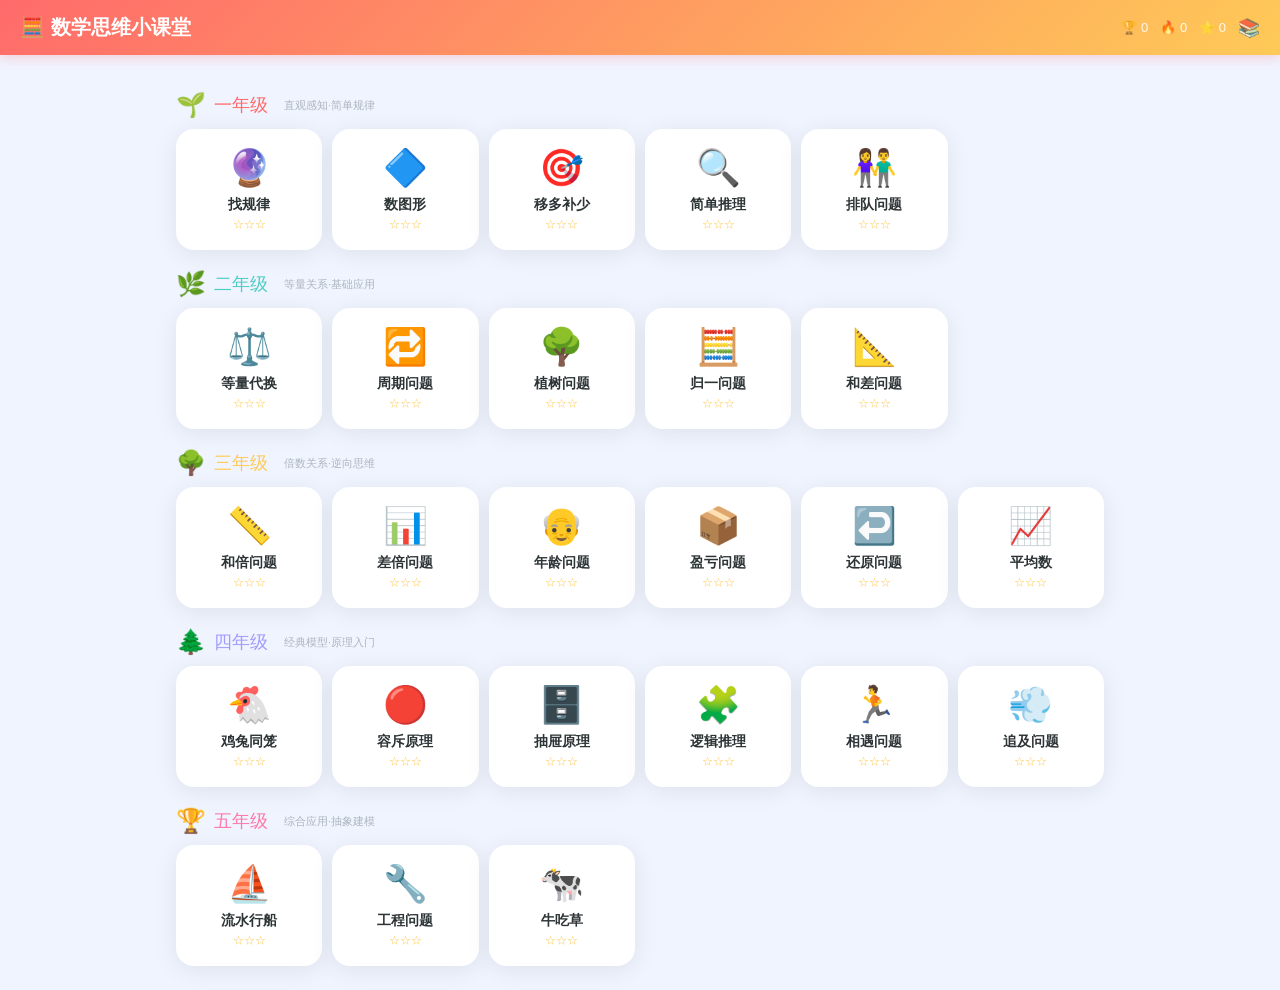
==== commit 8f7ad141: "三阶段重构：积分成就 + 自适应提示 + 故事主题 Phase 1 — 游戏化系统： - 积分引擎：答对+10、连胜加成(最高+50)、答错-2、提示-3 - 11 个成就徽章（初出茅庐→数学大师）+" ====
--- a/index.html
+++ b/index.html
@@ -4,1620 +4,45 @@
 <meta charset="UTF-8">
 <meta name="viewport" content="width=device-width, initial-scale=1.0">
 <title>数学思维小课堂</title>
-<style>
-/* ====== CSS Variables ====== */
-:root {
-  --c1:#ff6b6b; --c2:#4ecdc4; --c3:#feca57; --c4:#a29bfe; --c5:#fd79a8; --c6:#00b894;
-  --bg:#f0f4ff; --card:#fff; --text:#2d3436; --sub:#636e72; --radius:18px; --shadow:0 4px 24px rgba(0,0,0,.08);
-}
-*{box-sizing:border-box;margin:0;padding:0}
-body{
-  font-family:'PingFang SC','Noto Sans SC','Microsoft YaHei',sans-serif;
-  background:var(--bg); min-height:100vh; color:var(--text);
-  user-select:none; -webkit-user-select:none;
-}
-/* ====== Top Bar ====== */
-.topbar{
-  background:linear-gradient(135deg,#ff6b6b,#feca57); color:#fff; padding:14px 20px;
-  display:flex; align-items:center; gap:12px; position:sticky; top:0; z-index:50;
-  box-shadow:0 2px 12px rgba(255,107,107,.3);
-}
-.topbar h1{font-size:20px;flex:1}
-.topbar .back-btn{
-  background:rgba(255,255,255,.25); border:none; color:#fff; width:36px;height:36px;
-  border-radius:50%; font-size:20px; cursor:pointer; display:none; align-items:center; justify-content:center;
-}
-.topbar .back-btn.show{display:flex}
-.topbar .stars-total{font-size:14px;opacity:.9}
-
-/* ====== Main Container ====== */
-.container{max-width:960px;margin:0 auto;padding:16px}
-
-/* ====== Menu Grid ====== */
-.menu-view{}
-.section-title{font-size:18px;margin:20px 0 10px;color:var(--sub);display:flex;align-items:center;gap:8px}
-.topic-grid{display:grid;grid-template-columns:repeat(auto-fill,minmax(130px,1fr));gap:10px;margin-bottom:8px}
-.topic-card{
-  background:var(--card);border-radius:var(--radius);padding:16px 10px;text-align:center;
-  cursor:pointer;transition:all .25s;box-shadow:var(--shadow);position:relative;overflow:hidden;
-  border:2px solid transparent;
-}
-.topic-card:hover{transform:translateY(-3px);box-shadow:0 8px 30px rgba(0,0,0,.14);border-color:var(--c1)}
-.topic-card .icon{font-size:36px;display:block;margin-bottom:6px}
-.topic-card .name{font-size:14px;font-weight:700;color:var(--text)}
-.topic-card .stars{font-size:11px;color:#feca57;margin-top:3px}
-.topic-card .badge{position:absolute;top:8px;right:8px;background:var(--c1);color:#fff;font-size:10px;padding:2px 8px;border-radius:10px}
-
-/* ====== Game View ====== */
-.game-view{display:none;flex-direction:column;gap:14px}
-.game-view.active{display:flex}
-.game-header{text-align:center}
-.game-header h2{font-size:22px}
-.game-header .desc{font-size:13px;color:var(--sub);margin-top:4px}
-
-/* Stage tabs */
-.stage-tabs{display:flex;gap:0;background:#e9ecef;border-radius:30px;padding:3px;align-self:center}
-.stage-tab{
-  padding:8px 20px;border:none;background:none;border-radius:28px;font-size:13px;font-weight:600;
-  cursor:pointer;color:#868e96;transition:all .3s;font-family:inherit;
-}
-.stage-tab.active{background:#fff;color:var(--c1);box-shadow:0 2px 8px rgba(0,0,0,.1)}
-.stage-content{min-height:300px;background:var(--card);border-radius:var(--radius);padding:20px;box-shadow:var(--shadow);display:flex;flex-direction:column;align-items:center;gap:14px}
-.stage-panel{display:none;flex-direction:column;align-items:center;gap:14px;width:100%}
-.stage-panel.active{display:flex}
-
-/* ====== Shared Components ====== */
-.btn{
-  padding:10px 24px;border:none;border-radius:24px;font-size:15px;font-weight:600;cursor:pointer;
-  transition:all .25s;font-family:inherit;
-}
-.btn-p{background:var(--c1);color:#fff}
-.btn-p:hover{opacity:.85;transform:translateY(-1px)}
-.btn-s{background:var(--c2);color:#fff}
-.btn-o{background:#fff;color:var(--c1);border:2px solid var(--c1)}
-.btn-o:hover{background:#fff5f5}
-.btn:disabled{opacity:.4;pointer-events:none}
-
-.feedback{font-size:14px;min-height:22px;text-align:center;font-weight:600}
-.feedback.ok{color:#00b894}
-.feedback.err{color:var(--c1)}
-
-.answer-row{display:flex;align-items:center;gap:8px;flex-wrap:wrap;justify-content:center;font-size:16px}
-.answer-input{
-  width:72px;padding:10px;text-align:center;border:2px solid #dee2e6;border-radius:12px;
-  font-size:18px;font-weight:700;font-family:inherit;transition:border-color .3s;
-}
-.answer-input:focus{outline:none;border-color:var(--c2)}
-.answer-input.ok{border-color:#00b894;background:#f0fff4}
-.answer-input.err{border-color:var(--c1);background:#fff5f5;animation:shake .4s}
-
-@keyframes shake{0%,100%{transform:translateX(0)}25%{transform:translateX(-5px)}75%{transform:translateX(5px)}}
-@keyframes pop{0%{transform:scale(0);opacity:0}70%{transform:scale(1.2)}100%{transform:scale(1);opacity:1}}
-@keyframes fadeIn{from{opacity:0;transform:translateY(8px)}to{opacity:1;transform:translateY(0)}}
-
-/* ====== Balance Scale ====== */
-.scale-wrap{position:relative;width:100%;max-width:400px;height:240px;margin:0 auto}
-.scale-wrap svg{width:100%;height:100%}
-.scale-items{position:absolute;display:flex;gap:2px;flex-wrap:wrap;justify-content:center;align-items:flex-end;pointer-events:none}
-.scale-left{left:10%;bottom:22%;width:26%}
-.scale-right{right:10%;bottom:22%;width:26%}
-.scale-item{font-size:26px;pointer-events:auto;cursor:pointer;transition:all .3s;line-height:1}
-.scale-item:hover{transform:scale(1.2)}
-.scale-item.removing{opacity:0;transform:scale(0)}
-
-/* ====== Bar Model ====== */
-.bar-wrap{width:100%;max-width:440px}
-.bar-row{display:flex;align-items:center;gap:6px;margin:6px 0}
-.bar-lbl{font-weight:700;font-size:15px;min-width:40px;text-align:center}
-.bar-track{flex:1;height:36px;background:#f1f3f5;border-radius:10px;position:relative;overflow:visible}
-.bar-fill{height:100%;border-radius:10px;transition:width .5s cubic-bezier(.34,1.56,.64,1);display:flex;align-items:center;justify-content:center;color:#fff;font-weight:700;font-size:13px;min-width:36px}
-.bar-fill.a{background:linear-gradient(90deg,#ff6b6b,#ff8787)}
-.bar-fill.b{background:linear-gradient(90deg,#4ecdc4,#63e6be)}
-.bar-fill.d{background:linear-gradient(90deg,#feca57,#ffd43b);color:#495057}
-.bar-seg{display:flex;width:100%;height:100%;gap:2px}
-.bar-seg span{flex:1;background:rgba(255,255,255,.3);display:flex;align-items:center;justify-content:center;font-weight:700;font-size:11px;color:#fff;border-radius:4px}
-.bar-seg span.hl{background:rgba(255,255,255,.55)}
-
-/* ====== Slider ====== */
-.slider-grp{width:100%;max-width:360px;display:flex;flex-direction:column;align-items:center;gap:6px}
-.slider-grp label{font-weight:600;font-size:14px}
-.slider-val{font-size:22px;font-weight:700;color:var(--c1);background:#fff5f5;padding:3px 14px;border-radius:16px}
-input[type=range]{-webkit-appearance:none;width:100%;height:8px;border-radius:8px;background:#e9ecef;outline:none}
-input[type=range]::-webkit-slider-thumb{-webkit-appearance:none;width:30px;height:30px;border-radius:50%;background:var(--c1);cursor:pointer;box-shadow:0 2px 8px rgba(255,107,107,.4)}
-
-/* ====== Venn ====== */
-.venn-wrap{position:relative;width:300px;height:220px;margin:0 auto}
-.venn-wrap svg{width:100%;height:100%}
-.venn-wrap .region{cursor:pointer;transition:opacity .3s}
-.venn-wrap .region:hover{opacity:.7}
-
-/* ====== Grid items ====== */
-.item-grid{display:flex;gap:8px;flex-wrap:wrap;justify-content:center}
-.item-chip{
-  background:#f8f9fa;border:2px solid #dee2e6;border-radius:12px;padding:8px 14px;
-  font-size:16px;cursor:pointer;transition:all .25s;font-weight:600;
-}
-.item-chip:hover{border-color:var(--c2);background:#f0fffc}
-.item-chip.selected{background:var(--c2);color:#fff;border-color:var(--c2)}
-.item-chip.wrong{background:var(--c1);color:#fff;border-color:var(--c1);animation:shake .4s}
-
-/* ====== Character animation area ====== */
-.anim-track{position:relative;width:100%;max-width:500px;height:80px;background:#f8f9fa;border-radius:16px;overflow:hidden}
-.anim-char{position:absolute;font-size:36px;transition:left .1s linear;bottom:8px}
-.anim-home{position:absolute;bottom:4px;font-size:11px;color:var(--sub);font-weight:600}
-
-/* ====== Celebration ====== */
-.cele{position:fixed;top:0;left:0;width:100%;height:100%;pointer-events:none;z-index:200}
-.cele .confetti{position:absolute;animation:fall 1.6s ease-out forwards}
-@keyframes fall{0%{transform:translateY(-80px) rotate(0);opacity:1}100%{transform:translateY(105vh) rotate(720deg);opacity:0}}
-
-/* ====== Trees on path ====== */
-.tree-row{display:flex;gap:0;align-items:center;flex-wrap:wrap;justify-content:center}
-.tree{font-size:28px;transition:all .3s}
-.tree-spacer{width:30px;height:4px;background:#e9ecef;transition:width .3s}
-
-/* ====== Responsive ====== */
-@media(max-width:600px){
-  .topic-grid{grid-template-columns:repeat(auto-fill,minmax(100px,1fr))}
-  .topic-card{padding:12px 6px}
-  .topic-card .icon{font-size:28px}
-  .topic-card .name{font-size:12px}
-  .topbar h1{font-size:17px}
-  .scale-wrap{height:200px}
-  .scale-item{font-size:22px}
-}
-</style>
+<link rel="stylesheet" href="css/style.css">
 </head>
 <body>
 
 <div class="topbar" id="topbar">
   <button class="back-btn" id="backBtn" onclick="goMenu()">←</button>
   <h1 id="topTitle">🧮 数学思维小课堂</h1>
-  <span class="stars-total" id="starTotal">⭐ 0</span>
+  <div class="top-stats" id="topStats">
+    <span class="stat-item" id="scoreDisplay" title="总积分">🏆 0</span>
+    <span class="stat-item" id="streakDisplay" title="连胜">🔥 0</span>
+    <span class="stat-item stars-total" id="starTotal" title="已获星数">⭐ 0</span>
+    <span class="stat-item theme-btn" id="themeToggle" title="切换主题" onclick="toggleTheme()" style="display:none">🎨</span>
+  </div>
 </div>
 
 <div class="container" id="container">
-<!-- ==================== MENU ==================== -->
-<div class="menu-view" id="menuView"></div>
-
-<!-- ==================== GAME VIEW ==================== -->
-<div class="game-view" id="gameView">
-  <div class="game-header"><h2 id="gameTitle"></h2><div class="desc" id="gameDesc"></div></div>
-  <div class="stage-tabs" id="stageTabs">
-    <button class="stage-tab active" data-stage="1">🎯 看一看</button>
-    <button class="stage-tab" data-stage="2">🤹 玩一玩</button>
-    <button class="stage-tab" data-stage="3">🏆 练一练</button>
+  <!-- 菜单视图 -->
+  <div class="menu-view" id="menuView"></div>
+  <!-- 游戏视图 -->
+  <div class="game-view" id="gameView">
+    <div class="game-header">
+      <h2 id="gameTitle"></h2>
+      <div class="desc" id="gameDesc"></div>
+    </div>
+    <div class="stage-tabs" id="stageTabs">
+      <button class="stage-tab active" data-stage="1">🎯 看一看</button>
+      <button class="stage-tab" data-stage="2">🤹 玩一玩</button>
+      <button class="stage-tab" data-stage="3">🏆 练一练</button>
+    </div>
+    <div class="stage-content" id="stageContent"></div>
   </div>
-  <div class="stage-content" id="stageContent"></div>
-</div>
 </div>
 
 <div class="cele" id="cele"></div>
 
-<script>
-// ==================== FRAMEWORK ====================
-const TOPICS = [
-  // 一年级：直观感知与简单规律
-  {id:'pattern',icon:'🔮',name:'找规律',cat:'一年级',g:'pattern'},
-  {id:'countshape',icon:'🔷',name:'数图形',cat:'一年级',g:'countshape'},
-  {id:'balance',icon:'🎯',name:'移多补少',cat:'一年级',g:'balance'},
-  {id:'simplelogic',icon:'🔍',name:'简单推理',cat:'一年级',g:'simplelogic'},
-  {id:'queue',icon:'👫',name:'排队问题',cat:'一年级',g:'queue'},
-  // 二年级：等量关系与基础应用
-  {id:'substitution',icon:'⚖️',name:'等量代换',cat:'二年级',g:'substitution'},
-  {id:'cycle',icon:'🔁',name:'周期问题',cat:'二年级',g:'cycle'},
-  {id:'tree',icon:'🌳',name:'植树问题',cat:'二年级',g:'tree'},
-  {id:'normalization',icon:'🧮',name:'归一问题',cat:'二年级',g:'normalization'},
-  {id:'sumdiff',icon:'📐',name:'和差问题',cat:'二年级',g:'sumdiff'},
-  // 三年级：倍数关系与逆向思维
-  {id:'summulti',icon:'📏',name:'和倍问题',cat:'三年级',g:'summulti'},
-  {id:'diffmulti',icon:'📊',name:'差倍问题',cat:'三年级',g:'diffmulti'},
-  {id:'age',icon:'👴',name:'年龄问题',cat:'三年级',g:'age'},
-  {id:'profitloss',icon:'📦',name:'盈亏问题',cat:'三年级',g:'profitloss'},
-  {id:'reverse',icon:'↩️',name:'还原问题',cat:'三年级',g:'reverse'},
-  {id:'average',icon:'📈',name:'平均数',cat:'三年级',g:'average'},
-  // 四年级：经典模型与原理
-  {id:'chickenrabbit',icon:'🐔',name:'鸡兔同笼',cat:'四年级',g:'chickenrabbit'},
-  {id:'venn',icon:'🔴',name:'容斥原理',cat:'四年级',g:'venn'},
-  {id:'pigeonhole',icon:'🗄️',name:'抽屉原理',cat:'四年级',g:'pigeonhole'},
-  {id:'logic',icon:'🧩',name:'逻辑推理',cat:'四年级',g:'logic'},
-  {id:'meeting',icon:'🏃',name:'相遇问题',cat:'四年级',g:'meeting'},
-  {id:'chase',icon:'💨',name:'追及问题',cat:'四年级',g:'chase'},
-  // 五年级：综合应用与抽象建模
-  {id:'boatcurrent',icon:'⛵',name:'流水行船',cat:'五年级',g:'boatcurrent'},
-  {id:'work',icon:'🔧',name:'工程问题',cat:'五年级',g:'work'},
-  {id:'cowgrass',icon:'🐄',name:'牛吃草',cat:'五年级',g:'cowgrass'},
-];
-
-const GAMES = {};
-let currentGame = null;
-let gameStage = 1;
-let gameState = {};
-
-function loadProgress(){ try{ return JSON.parse(localStorage.getItem('mathgames')||'{}'); }catch(e){ return {}; } }
-function saveProgress(p){ localStorage.setItem('mathgames',JSON.stringify(p)); }
-function getStars(gameId){ const p=loadProgress(); return p[gameId]||0; }
-function setStars(gameId,stars){ const p=loadProgress(); p[gameId]=Math.max(p[gameId]||0,stars); saveProgress(p); updateStarTotal(); }
-
-function updateStarTotal(){
-  const p=loadProgress(); let t=0; Object.values(p).forEach(v=>t+=v);
-  document.getElementById('starTotal').textContent='⭐ '+t;
-}
-
-// Render menu
-function renderMenu(){
-  const cats=[...new Set(TOPICS.map(t=>t.cat))];
-  const grades={'一年级':{emoji:'🌱',desc:'直观感知·简单规律',color:'#ff6b6b'},
-               '二年级':{emoji:'🌿',desc:'等量关系·基础应用',color:'#4ecdc4'},
-               '三年级':{emoji:'🌳',desc:'倍数关系·逆向思维',color:'#feca57'},
-               '四年级':{emoji:'🌲',desc:'经典模型·原理入门',color:'#a29bfe'},
-               '五年级':{emoji:'🏆',desc:'综合应用·抽象建模',color:'#fd79a8'}};
-  let h='';
-  cats.forEach(cat=>{
-    const g=grades[cat]||{emoji:'📚',desc:'',color:'#636e72'};
-    h+='<div class="section-title"><span style="font-size:24px">'+g.emoji+'</span> <span style="color:'+g.color+'">'+cat+'</span><span style="font-size:11px;color:#adb5bd;margin-left:8px">'+g.desc+'</span></div><div class="topic-grid">';
-    TOPICS.filter(t=>t.cat===cat).forEach(t=>{
-      const s=getStars(t.id);
-      h+='<div class="topic-card" onclick="openGame(\''+t.id+'\')">';
-      h+='<span class="icon">'+t.icon+'</span>';
-      h+='<span class="name">'+t.name+'</span>';
-      h+='<div class="stars">'+'⭐'.repeat(s)+'☆'.repeat(3-s)+'</div>';
-      if(s>=3) h+='<span class="badge" style="background:#00b894">✓</span>';
-      h+='</div>';
-    });
-    h+='</div>';
-  });
-  document.getElementById('menuView').innerHTML=h;
-}
-
-function goMenu(){
-  document.getElementById('menuView').style.display='block';
-  document.getElementById('gameView').classList.remove('active');
-  document.getElementById('backBtn').classList.remove('show');
-  document.getElementById('topTitle').textContent='🧮 数学思维小课堂';
-  currentGame=null;
-  renderMenu();
-}
-
-function openGame(gameId){
-  currentGame=gameId;
-  gameStage=1;
-  gameState={};
-  document.getElementById('menuView').style.display='none';
-  document.getElementById('gameView').classList.add('active');
-  document.getElementById('backBtn').classList.add('show');
-  const t=TOPICS.find(x=>x.id===gameId);
-  document.getElementById('topTitle').textContent=t.icon+' '+t.name;
-  document.getElementById('gameTitle').textContent=t.name;
-  document.getElementById('gameDesc').textContent=t.cat+' · 小学奥数思维训练';
-  // Reset stage tabs
-  document.querySelectorAll('#stageTabs .stage-tab').forEach((b,i)=>{
-    b.classList.toggle('active',i===0);
-  });
-  renderGameStage();
-}
-
-function switchStage(stage){
-  gameStage=stage;
-  document.querySelectorAll('#stageTabs .stage-tab').forEach((b,i)=>{
-    b.classList.toggle('active',i+1===stage);
-  });
-  renderGameStage();
-}
-
-function renderGameStage(){
-  if(!currentGame) return;
-  const g=GAMES[currentGame];
-  const container=document.getElementById('stageContent');
-  if(!g){ container.innerHTML='<p>游戏开发中...</p>'; return; }
-  const fn=g['stage'+gameStage];
-  if(fn) fn(container);
-  else container.innerHTML='<p>加载中...</p>';
-}
-
-// Init stage tabs
-document.querySelectorAll('#stageTabs .stage-tab').forEach(btn=>{
-  btn.addEventListener('click',()=>switchStage(parseInt(btn.dataset.stage)));
-});
-
-function celebrate(){
-  const c=document.getElementById('cele');
-  const cols=['#ff6b6b','#feca57','#4ecdc4','#a29bfe','#fd79a8','#00b894','#ffd93d','#6c5ce7'];
-  for(let i=0;i<50;i++){
-    const el=document.createElement('div'); el.className='confetti';
-    el.style.left=Math.random()*100+'%'; el.style.top=-(Math.random()*40)+'px';
-    el.style.background=cols[Math.floor(Math.random()*cols.length)];
-    el.style.animationDelay=Math.random()*.5+'s';
-    el.style.animationDuration=(1+Math.random()*1.5)+'s';
-    el.style.borderRadius=Math.random()>.5?'50%':'3px';
-    el.style.width=(6+Math.random()*10)+'px'; el.style.height=(6+Math.random()*10)+'px';
-    c.appendChild(el); setTimeout(()=>el.remove(),2000);
-  }
-}
-
-// ====== Shared helpers ======
-function makeScaleSVG(){return '<svg viewBox="0 0 400 220"><polygon points="200,210 185,170 215,170" fill="#adb5bd"/><line x1="60" y1="160" x2="340" y2="160" stroke="#495057" stroke-width="5"/><line x1="100" y1="160" x2="100" y2="192" stroke="#adb5bd" stroke-width="2"/><line x1="300" y1="160" x2="300" y2="192" stroke="#adb5bd" stroke-width="2"/><ellipse cx="100" cy="198" rx="42" ry="10" fill="#f8f9fa" stroke="#adb5bd" stroke-width="2"/><ellipse cx="300" cy="198" rx="42" ry="10" fill="#f8f9fa" stroke="#adb5bd" stroke-width="2"/></svg>';}
-
-function drawBarModel(aVal,bVal,aLabel,bLabel,multiplier,diff){
-  const max=Math.max(aVal,bVal)*1.25;
-  const ap=(aVal/max*100); const bp=(bVal/max*100);
-  let segs=''; for(let i=0;i<multiplier;i++) segs+='<span'+(i===multiplier-1?' class="hl"':'')+'></span>';
-  return '<div class="bar-wrap"><div class="bar-row"><span class="bar-lbl">'+aLabel+'</span><div class="bar-track"><div class="bar-fill a" style="width:'+ap+'%"><div class="bar-seg">'+segs+'</div></div></div><span style="font-weight:700;color:#ff6b6b">'+aVal+'</span></div><div class="bar-row"><span class="bar-lbl">'+bLabel+'</span><div class="bar-track"><div class="bar-fill b" style="width:'+bp+'%"><span>'+bVal+'</span></div></div><span style="font-weight:700;color:#4ecdc4">'+bVal+'</span></div><p style="text-align:center;color:#868e96;font-size:13px;margin-top:6px">'+aLabel+' - '+bLabel+' = <b style="color:#f59f00">'+diff+'</b>，'+aLabel+' 是 '+bLabel+' 的 <b style="color:#ff6b6b">'+multiplier+'倍</b></p></div>';
-}
-
-function genRandInt(min,max){return Math.floor(Math.random()*(max-min+1))+min;}
-
-// ==================== GAME 1: 等量代换 ====================
-GAMES.substitution = {
-  stage1(container){
-    gameState={pineapple:1,apple:3,currentApples:3};
-    container.innerHTML='<p style="text-align:center;font-size:15px;color:#495057">天平两边一样重时，天平<strong>平衡</strong>。<br>看，1个🍍 和 3个🍎 一样重！</p><div class="scale-wrap"><div id="s1svg"></div><div class="scale-items scale-left" id="s1L"></div><div class="scale-items scale-right" id="s1R"></div></div><p style="color:#adb5bd;font-size:13px">✅ 天平平衡 → 1🍍 = 3🍎</p>';
-    document.getElementById('s1svg').innerHTML=makeScaleSVG();
-    document.getElementById('s1L').innerHTML='<span class="scale-item" style="animation:pop .4s">🍍</span>';
-    document.getElementById('s1R').innerHTML='<span class="scale-item" style="animation:pop .4s">🍎</span><span class="scale-item" style="animation:pop .4s .1s">🍎</span><span class="scale-item" style="animation:pop .4s .2s">🍎</span>';
-  },
-  stage2(container){
-    gameState={applesLeft:3,bananasPlaced:0};
-    container.innerHTML=
-      '<p style="text-align:center;font-size:15px">已知 1个🍍 = 3个🍎，而且 1个🍎 = 2个🍌<br>点击苹果，换成香蕉试试！</p>'+
-      '<div class="scale-wrap"><div id="s2svg"></div><div class="scale-items scale-left" id="s2L"></div><div class="scale-items scale-right" id="s2R"></div></div>'+
-      '<div style="background:#fff3bf;padding:10px 20px;border-radius:14px;border:2px dashed #feca57;display:flex;align-items:center;gap:10px"><span>1个</span><span style="font-size:28px">🍎</span><span style="font-weight:700;color:#f59f00">=</span><span>2个</span><span style="font-size:28px">🍌</span></div>'+
-      '<p class="feedback" id="s2fb">点击右边的苹果来替换吧！已替换: 0/3</p>'+
-      '<button class="btn btn-o" onclick="GAMES.substitution.resetS2()">🔄 重置</button>';
-    document.getElementById('s2svg').innerHTML=makeScaleSVG();
-    document.getElementById('s2L').innerHTML='<span class="scale-item">🍍</span>';
-    const r=document.getElementById('s2R');
-    r.innerHTML='';
-    for(let i=0;i<3;i++){
-      const el=document.createElement('span'); el.className='scale-item'; el.textContent='🍎';
-      el.onclick=function(){ GAMES.substitution.replaceApple(this); };
-      r.appendChild(el);
-    }
-  },
-  replaceApple(el){
-    if(el.classList.contains('removing')) return;
-    el.classList.add('removing');
-    setTimeout(()=>{
-      el.remove();
-      const r=document.getElementById('s2R');
-      const b1=document.createElement('span');b1.className='scale-item';b1.textContent='🍌';b1.style.animation='pop .3s';
-      const b2=document.createElement('span');b2.className='scale-item';b2.textContent='🍌';b2.style.animation='pop .3s .1s';
-      r.appendChild(b1); r.appendChild(b2);
-      gameState.applesLeft--; gameState.bananasPlaced+=2;
-      const fb=document.getElementById('s2fb');
-      fb.textContent='已替换: '+(3-gameState.applesLeft)+'/3。右边: '+(gameState.applesLeft)+'个🍎 + '+gameState.bananasPlaced+'个🍌';
-      if(gameState.applesLeft===0){
-        fb.textContent='🎉 太棒了！3个苹果全换成了6个香蕉！所以 1🍍 = 6🍌';
-        fb.style.color='#00b894';
-        setStars('substitution',2); celebrate(); updateStarTotal();
-      }
-    },300);
-  },
-  resetS2(){ gameStage=2; renderGameStage(); },
-  stage3(container){
-    const probs=[
-      {q:'1个🍉 = 4个🍑，1个🍑 = 3个🍇，1个🍉 = ?个🍇',ans:12,hint:'4×3=?'},
-      {q:'1只🐔 = 2只🐣，1只🐣 = 5只🐛，1只🐔 = ?只🐛',ans:10,hint:'2×5=?'},
-      {q:'1块🍰 = 6块🍪，1块🍪 = 3颗🍬，1块🍰 = ?颗🍬',ans:18,hint:'6×3=?'},
-      {q:'1个🥝 = 3个🍊，1个🍊 = 4个🫐，1个🥝 = ?个🫐',ans:12,hint:'3×4=?'},
-      {q:'1把🔑 = 5个🪙，1个🪙 = 2颗💎，1把🔑 = ?颗💎',ans:10,hint:'5×2=?'},
-    ];
-    const p=probs[Math.floor(Math.random()*probs.length)];
-    gameState.subAns=p.ans;
-    container.innerHTML=
-      '<p style="font-size:16px;font-weight:600;text-align:center">'+p.q+'</p>'+
-      '<div class="answer-row"><span>答案：</span><input type="number" class="answer-input" id="subAns" placeholder="?" min="0" max="99"><button class="btn btn-p" onclick="GAMES.substitution.check()">确认 ✓</button></div>'+
-      '<p class="feedback" id="subfb"></p><button class="btn btn-o" onclick="renderGameStage()">再来一题 🔄</button>';
-  },
-  check(){
-    const ans=parseInt(document.getElementById('subAns').value);
-    const fb=document.getElementById('subfb');
-    if(isNaN(ans)){fb.textContent='请输入数字哦～';return}
-    if(ans===gameState.subAns){fb.textContent='✅ 太棒了！';fb.className='feedback ok';document.getElementById('subAns').className='answer-input ok';setStars('substitution',3);celebrate();updateStarTotal()}
-    else {fb.textContent='❌ 再想想哦～';fb.className='feedback err';document.getElementById('subAns').className='answer-input err';setTimeout(()=>document.getElementById('subAns').className='answer-input',500)}
-  }
-};
-
-// ==================== GAME 2: 简单推理 ====================
-GAMES.simplelogic = {
-  stage1(container){
-    container.innerHTML='<p style="text-align:center;font-size:15px">推理就是根据线索找到答案！<br>比如：小明、小红、小华三人分别拿着🍎、🍌、🍇<br><br>线索：<br>① 小明拿的不是🍎<br>② 小红拿的是🍌<br><br>那么小明拿的是？小华拿的是？<br><br><b style="color:#4ecdc4">小红拿🍌 → 剩下🍎和🍇 → 小明不拿🍎 → 小明拿🍇，小华拿🍎</b></p>';
-  },
-  stage2(container){
-    const puzzles=[
-      {people:['小明','小红','小华'],items:['🍎','🍌','🍇'],clues:['小明拿的不是🍎','小红拿的是🍌'],ans:{'小明':'🍇','小红':'🍌','小华':'🍎'}},
-      {people:['小刚','小丽','小强'],items:['🐶','🐱','🐰'],clues:['小刚养的不是🐱','小强养的是🐶'],ans:{'小刚':'🐰','小丽':'🐱','小强':'🐶'}},
-    ];
-    const pz=puzzles[Math.floor(Math.random()*puzzles.length)];
-    gameState.slPuzzle=pz;
-    let h='<p style="font-weight:700;text-align:center">三人分别拿着：'+pz.items.join('、')+'</p><p style="font-size:14px;color:#636e72">线索：'+pz.clues.map((c,i)=>(i+1)+'、'+c).join('；')+'</p>';
-    h+='<div style="display:flex;gap:20px;flex-wrap:wrap;justify-content:center">';
-    pz.people.forEach(person=>{
-      h+='<div style="text-align:center"><div style="font-weight:700;margin-bottom:6px">'+person+'</div>';
-      pz.items.forEach(item=>{
-        h+='<div class="item-chip sl-choice" data-person="'+person+'" data-item="'+item+'" onclick="GAMES.simplelogic.choose(this)" style="margin:3px">'+item+'</div>';
-      });
-      h+='</div>';
-    });
-    h+='</div><p class="feedback" id="slfb">点击每个人对应的物品吧！</p><button class="btn btn-o" onclick="renderGameStage()">🔄 换一题</button>';
-    container.innerHTML=h;
-  },
-  choose(el){
-    const person=el.dataset.person; const item=el.dataset.item;
-    document.querySelectorAll('.sl-choice[data-person="'+person+'"]').forEach(c=>c.classList.remove('selected'));
-    el.classList.add('selected');
-    // Check all
-    const all=document.querySelectorAll('.sl-choice.selected');
-    if(all.length===gameState.slPuzzle.people.length){
-      let correct=true;
-      all.forEach(a=>{ if(gameState.slPuzzle.ans[a.dataset.person]!==a.dataset.item) correct=false; });
-      const fb=document.getElementById('slfb');
-      if(correct){fb.textContent='✅ 推理正确！太棒了！';fb.className='feedback ok';setStars('simplelogic',3);celebrate();updateStarTotal()}
-      else {fb.textContent='❌ 有些不对哦，再想想线索';fb.className='feedback err'}
-    }
-  },
-  stage3(container){
-    GAMES.simplelogic.stage2(container); // Same interaction
-  }
-};
-
-// ==================== GAME 3: 逻辑推理(真假话) ====================
-GAMES.logic = {
-  stage1(container){
-    container.innerHTML='<p style="text-align:center;font-size:15px;line-height:1.8">🤔 <b>真假话推理</b><br><br>一个人说真话，一个人说假话。<br>如何判断真相？<br><br>例：A说"不是我"，B说"是A"<br>只有一人说真话，谁干的？<br><br>假设A说真话→不是A→B说假话→不是A<br>→ 矛盾！<br>假设B说真话→是A→A说假话→是A<br>→ ✅ 成立！所以是A干的。</p>';
-  },
-  stage2(container){
-    const pz={suspects:['A','B'],statements:{'A':'不是我做的','B':'是A做的'},truthCount:1,culprit:'A'};
-    gameState.lgPuzzle=pz;
-    let h='<p style="text-align:center;font-weight:700">💰 钱被谁偷了？只有1人说真话</p>';
-    h+='<div style="display:flex;gap:16px;flex-wrap:wrap;justify-content:center">';
-    for(const [who,stmt] of Object.entries(pz.statements)){
-      h+='<div class="item-chip lg-chip" data-who="'+who+'" onclick="GAMES.logic.toggleTruth(this)" style="padding:12px 20px;font-size:15px">'+who+'说："'+stmt+'"<br><small style="color:#adb5bd">点击标记为说真话</small></div>';
-    }
-    h+='</div><p style="font-size:14px;text-align:center">点击你认为<b>说真话</b>的那个人</p><p class="feedback" id="lgfb"></p><button class="btn btn-o" onclick="renderGameStage()">🔄 换一题</button>';
-    container.innerHTML=h;
-  },
-  toggleTruth(el){
-    document.querySelectorAll('.lg-chip').forEach(c=>{c.style.borderColor='#dee2e6';c.style.background='#f8f9fa'});
-    el.style.borderColor='#4ecdc4'; el.style.background='#f0fffc';
-    const who=el.dataset.who;
-    const fb=document.getElementById('lgfb');
-    fb.textContent='想想看：如果'+who+'说真话，其他人的话是否成立？';
-    if(who==='B'){fb.textContent='✅ 正确！B说真话→是A干的→A说假话→成立！';fb.className='feedback ok';setStars('logic',2);celebrate();updateStarTotal()}
-  },
-  stage3(container){
-    GAMES.logic.stage2(container);
-  }
-};
-
-// ==================== GAME 4: 找规律 ====================
-GAMES.pattern = {
-  stage1(container){
-    container.innerHTML=
-      '<p style="text-align:center;font-size:15px">观察规律，猜猜下一个是什么？</p>'+
-      '<div style="display:flex;gap:10px;font-size:36px;justify-content:center;flex-wrap:wrap" id="ptDemo"></div>'+
-      '<p style="color:#adb5bd;font-size:13px;text-align:center">规律：红蓝红蓝红... → 下一个是 <b>蓝</b> 🔵</p>';
-    const seq=['🔴','🔵','🔴','🔵','🔴','?'];
-    document.getElementById('ptDemo').innerHTML=seq.map(s=>'<span style="background:#f8f9fa;padding:10px;border-radius:12px;width:50px;text-align:center">'+s+'</span>').join('');
-  },
-  stage2(container){
-    const patterns=[
-      {seq:['🔴','🔵','🔴','🔵','🔴','?'],opts:['🔵','🔴','🟢'],ans:0,explain:'颜色交替：红蓝红蓝红→蓝'},
-      {seq:['⭐','🌟','⭐','🌟','⭐','?'],opts:['⭐','🌟','✨'],ans:1,explain:'形状交替：普通→闪光→普通→闪光→普通→闪光'},
-      {seq:['1','3','5','7','?'],opts:['8','9','10'],ans:1,explain:'每次+2：1,3,5,7→9'},
-      {seq:['2','4','8','16','?'],opts:['24','32','30'],ans:1,explain:'每次×2：2,4,8,16→32'},
-      {seq:['🔺','🔺🔺','🔺🔺🔺','🔺🔺🔺🔺','?'],opts:['🔺🔺🔺🔺🔺','🔺','🔺🔺'],ans:0,explain:'数量递增：1,2,3,4→5个三角形'},
-    ];
-    const p=patterns[Math.floor(Math.random()*patterns.length)];
-    gameState.ptAns=p.ans;
-    let h='<div style="display:flex;gap:8px;font-size:30px;justify-content:center;flex-wrap:wrap">';
-    p.seq.forEach(s=>h+='<span style="background:#f8f9fa;padding:8px 12px;border-radius:12px">'+s+'</span>');
-    h+='</div><p style="font-weight:700">下一个是什么？</p><div class="item-grid">';
-    p.opts.forEach((o,i)=>{h+='<div class="item-chip" onclick="GAMES.pattern.choose('+i+',this)">'+o+'</div>';});
-    h+='</div><p class="feedback" id="ptfb"></p><button class="btn btn-o" onclick="renderGameStage()">🔄 换一题</button>';
-    container.innerHTML=h;
-  },
-  choose(idx,el){
-    const fb=document.getElementById('ptfb');
-    if(idx===gameState.ptAns){fb.textContent='✅ 正确！';fb.className='feedback ok';el.classList.add('selected');setStars('pattern',2);celebrate();updateStarTotal()}
-    else {fb.textContent='❌ 再观察一下规律吧';fb.className='feedback err';el.classList.add('wrong');setTimeout(()=>el.classList.remove('wrong'),500)}
-  },
-  stage3(container){ GAMES.pattern.stage2(container); }
-};
-
-// ==================== GAME 5: 数图形 ====================
-GAMES.countshape = {
-  stage1(container){
-    container.innerHTML=
-      '<p style="text-align:center;font-size:15px">数一数，图中有几个三角形？</p>'+
-      '<div style="text-align:center;font-size:80px;line-height:1">🔺<br><span style="font-size:14px;color:#adb5bd">1个三角形</span></div>'+
-      '<p style="text-align:center;font-size:14px">再看这个：</p>'+
-      '<div style="text-align:center;font-size:50px;line-height:1">🔺<br>🔺<br><span style="font-size:14px;color:#adb5bd">2个小三角形，组在一起还有1个大三角形 = 3个</span></div>';
-  },
-  stage2(container){
-    const probs=[
-      {svg:'<svg viewBox="0 0 200 100" width="200" height="100"><rect x="0" y="0" width="200" height="100" fill="none" stroke="#333" stroke-width="2"/><line x1="0" y1="50" x2="200" y2="50" stroke="#333" stroke-width="2"/><line x1="100" y1="0" x2="100" y2="100" stroke="#333" stroke-width="2"/></svg>',q:'图中有几个长方形？',ans:4,explain:'4个小长方形'},
-      {svg:'<svg viewBox="0 0 200 100" width="200" height="100"><rect x="0" y="0" width="200" height="100" fill="none" stroke="#333" stroke-width="2"/><line x1="0" y1="0" x2="200" y2="100" stroke="#333" stroke-width="2"/></svg>',q:'图中有几个三角形？',ans:2,explain:'对角线分成了2个三角形'},
-    ];
-    const p=probs[Math.floor(Math.random()*probs.length)];
-    gameState.csAns=p.ans;
-    container.innerHTML=
-      '<p style="font-weight:700;text-align:center">'+p.q+'</p>'+p.svg+
-      '<div class="answer-row"><span>答案：</span><input type="number" class="answer-input" id="csAns" placeholder="?" min="0" max="99"><button class="btn btn-p" onclick="GAMES.countshape.check()">确认 ✓</button></div>'+
-      '<p class="feedback" id="csfb"></p><button class="btn btn-o" onclick="renderGameStage()">🔄 换一题</button>';
-  },
-  check(){
-    const ans=parseInt(document.getElementById('csAns').value);
-    const fb=document.getElementById('csfb');
-    if(isNaN(ans)){fb.textContent='请输入数字';return}
-    if(ans===gameState.csAns){fb.textContent='✅ 正确！';fb.className='feedback ok';setStars('countshape',2);celebrate();updateStarTotal()}
-    else {fb.textContent='❌ 再仔细数数';fb.className='feedback err'}
-  },
-  stage3(container){ GAMES.countshape.stage2(container); }
-};
-
-// ==================== GAME 6: 周期问题 ====================
-GAMES.cycle = {
-  stage1(container){
-    container.innerHTML=
-      '<p style="text-align:center;font-size:15px">周期就是重复出现的规律！</p>'+
-      '<div style="display:flex;gap:6px;font-size:28px;justify-content:center;flex-wrap:wrap">'+['🔴','🟡','🟢','🔴','🟡','🟢','🔴','🟡','🟢','🔴','🟡','🟢'].map((c,i)=>'<span>'+c+(i===8?'👈第9个':'')+'</span>').join('')+'</div>'+
-      '<p style="text-align:center;font-size:14px;color:#495057;margin-top:8px">每3个一循环：🔴🟡🟢<br>第9个：9÷3=3...0 → 第3个 → 🟢<br>第10个：10÷3=3...1 → 第1个 → 🔴</p>';
-  },
-  stage2(container){
-    const cycles=[{arr:'🔴🟡🟢',len:3,pos:11,ans:'🟡'},{arr:'⭐🌟✨',len:3,pos:8,ans:'🌟'},{arr:'🐶🐱🐰',len:3,pos:13,ans:'🐶'}];
-    const c=cycles[Math.floor(Math.random()*cycles.length)];
-    gameState.cyAns=c.ans; gameState.cyArr=c.arr; gameState.cyLen=c.len; gameState.cyPos=c.pos;
-    container.innerHTML=
-      '<p style="text-align:center;font-size:18px">周期：'+c.arr.split('').join(' ') + ' （每'+c.len+'个一循环）</p>'+
-      '<p style="font-weight:700;text-align:center">第 <b style="color:#ff6b6b;font-size:22px">'+c.pos+'</b> 个是什么？</p>'+
-      '<div class="item-grid">'+c.arr.split('').map(ch=>'<div class="item-chip" onclick="GAMES.cycle.choose(\''+ch+'\',this)">'+ch+'</div>').join('')+'</div>'+
-      '<p class="feedback" id="cyfb"></p><button class="btn btn-o" onclick="renderGameStage()">🔄 换一题</button>';
-  },
-  choose(ch,el){
-    const fb=document.getElementById('cyfb');
-    if(ch===gameState.cyAns){fb.textContent='✅ 正确！'+gameState.cyPos+'÷'+gameState.cyLen+'='+Math.floor(gameState.cyPos/gameState.cyLen)+'...'+((gameState.cyPos%gameState.cyLen)||gameState.cyLen);fb.className='feedback ok';el.classList.add('selected');setStars('cycle',2);celebrate();updateStarTotal()}
-    else{fb.textContent='❌ 用除法算算：'+gameState.cyPos+'÷'+gameState.cyLen+'=?';fb.className='feedback err';el.classList.add('wrong');setTimeout(()=>el.classList.remove('wrong'),500)}
-  },
-  stage3(container){ GAMES.cycle.stage2(container); }
-};
-
-// ==================== GAME 7: 和差问题 ====================
-GAMES.sumdiff = {
-  stage1(container){
-    const sum=20,diff=6;
-    const a=(sum+diff)/2, b=(sum-diff)/2;
-    container.innerHTML=
-      '<p style="text-align:center;font-size:15px">已知两数之和为 <b>'+sum+'</b>，差为 <b>'+diff+'</b></p>'+
-      drawBarModel(a,b,'大数','小数',1,diff)+
-      '<p style="text-align:center;font-size:14px;color:#495057;margin-top:10px">公式：(和+差)÷2 = 大数 = <b>'+(sum+diff)+'÷2 = '+a+'</b><br>(和-差)÷2 = 小数 = <b>'+(sum-diff)+'÷2 = '+b+'</b></p>';
-  },
-  stage2(container){
-    gameState.sdSum=genRandInt(16,40); gameState.sdDiff=genRandInt(2,Math.floor(gameState.sdSum/3));
-    if(gameState.sdDiff%2!==gameState.sdSum%2) gameState.sdDiff++; // ensure same parity for integer answers
-    const a=(gameState.sdSum+gameState.sdDiff)/2, b=(gameState.sdSum-gameState.sdDiff)/2;
-    container.innerHTML=
-      '<p style="text-align:center;font-weight:700">调整滑块，观察线段图的变化！</p>'+
-      '<div class="slider-grp"><label>和 (Sum)</label><span class="slider-val" id="sdSumV">'+gameState.sdSum+'</span><input type="range" id="sdSumS" min="10" max="60" value="'+gameState.sdSum+'" oninput="GAMES.sumdiff.update()"></div>'+
-      '<div class="slider-grp"><label>差 (Diff)</label><span class="slider-val" id="sdDiffV">'+gameState.sdDiff+'</span><input type="range" id="sdDiffS" min="1" max="'+Math.floor(gameState.sdSum/2)+'" value="'+gameState.sdDiff+'" oninput="GAMES.sumdiff.update()"></div>'+
-      '<div id="sdBar"></div>';
-    GAMES.sumdiff.update();
-  },
-  update(){
-    const sum=parseInt(document.getElementById('sdSumS').value);
-    const diff=parseInt(document.getElementById('sdDiffS').value);
-    document.getElementById('sdSumV').textContent=sum;
-    document.getElementById('sdDiffV').textContent=diff;
-    document.getElementById('sdDiffS').max=Math.floor(sum/2);
-    const a=(sum+diff)/2, b=(sum-diff)/2;
-    document.getElementById('sdBar').innerHTML=drawBarModel(a,b,'大数','小数',1,diff);
-  },
-  stage3(container){
-    let sum=genRandInt(20,50);let diff=genRandInt(2,Math.floor(sum/3));
-    if(diff%2!==sum%2) diff++; // ensure same parity for integer answers
-    gameState.sdAnsA=(sum+diff)/2;gameState.sdAnsB=(sum-diff)/2;
-    container.innerHTML=
-      '<p style="text-align:center;font-weight:700">两数之和='+sum+'，两数之差='+diff+'，求两数</p>'+
-      '<div class="answer-row"><span>大数=</span><input class="answer-input" id="sdA"><span>小数=</span><input class="answer-input" id="sdB"><button class="btn btn-p" onclick="GAMES.sumdiff.check()">确认</button></div>'+
-      '<p class="feedback" id="sdfb"></p><button class="btn btn-o" onclick="renderGameStage()">🔄 换一题</button>';
-  },
-  check(){
-    const a=parseInt(document.getElementById('sdA').value);const b=parseInt(document.getElementById('sdB').value);
-    const fb=document.getElementById('sdfb');
-    if(isNaN(a)||isNaN(b)){fb.textContent='请填写完整';return}
-    if(a===gameState.sdAnsA&&b===gameState.sdAnsB){fb.textContent='✅ 全对！';fb.className='feedback ok';setStars('sumdiff',3);celebrate();updateStarTotal()}
-    else if(a===gameState.sdAnsA){fb.textContent='大数对了！小数=(和-差)÷2';fb.className='feedback err'}
-    else if(b===gameState.sdAnsB){fb.textContent='小数对了！大数=(和+差)÷2';fb.className='feedback err'}
-    else{fb.textContent='再想想公式：(和±差)÷2';fb.className='feedback err'}
-  }
-};
-
-// ==================== GAME 8: 和倍问题 ====================
-GAMES.summulti = {
-  stage1(container){
-    const b=8,mult=3,sum=b+mult*b;
-    container.innerHTML=
-      '<p style="text-align:center;font-size:15px">已知两数之和='+sum+'，大数是小数的'+mult+'倍</p>'+
-      drawBarModel(mult*b,b,'大数','小数',mult,sum-b)+
-      '<p style="text-align:center;font-size:14px;margin-top:10px">小数 = 和÷(倍数+1) = '+sum+'÷'+(mult+1)+' = <b>'+b+'</b><br>大数 = 小数×倍数 = '+b+'×'+mult+' = <b>'+(mult*b)+'</b></p>';
-  },
-  stage2(container){
-    gameState.smB=genRandInt(4,15);gameState.smMult=genRandInt(2,4);
-    const sum=gameState.smB*(gameState.smMult+1);
-    container.innerHTML=
-      '<p style="text-align:center;font-weight:700">调整倍数，观察变化！</p>'+
-      '<div class="slider-grp"><label>倍数</label><span class="slider-val" id="smMultV">'+gameState.smMult+'倍</span><input type="range" id="smMultS" min="2" max="5" value="'+gameState.smMult+'" oninput="GAMES.summulti.update()"></div>'+
-      '<div class="slider-grp"><label>小数</label><span class="slider-val" id="smBV">'+gameState.smB+'</span><input type="range" id="smBS" min="3" max="20" value="'+gameState.smB+'" oninput="GAMES.summulti.update()"></div>'+
-      '<p style="text-align:center">和 = <b id="smSumV">'+sum+'</b></p><div id="smBar"></div>';
-    GAMES.summulti.update();
-  },
-  update(){
-    const mult=parseInt(document.getElementById('smMultS').value);
-    const b=parseInt(document.getElementById('smBS').value);
-    document.getElementById('smMultV').textContent=mult+'倍';
-    document.getElementById('smBV').textContent=b;
-    document.getElementById('smSumV').textContent=b*(mult+1);
-    document.getElementById('smBar').innerHTML=drawBarModel(b*mult,b,'大数','小数',mult,b*(mult-1));
-  },
-  stage3(container){
-    const b=genRandInt(3,15);const mult=genRandInt(2,5);
-    gameState.smAnsB=b;gameState.smAnsA=b*mult;gameState.smSum=b*(mult+1);
-    container.innerHTML=
-      '<p style="text-align:center;font-weight:700">两数之和='+gameState.smSum+'，大数是小数的'+mult+'倍，求两数</p>'+
-      '<div class="answer-row"><span>小数=</span><input class="answer-input" id="smB"><span>大数=</span><input class="answer-input" id="smA"><button class="btn btn-p" onclick="GAMES.summulti.check()">确认</button></div>'+
-      '<p class="feedback" id="smfb"></p><button class="btn btn-o" onclick="renderGameStage()">🔄 换一题</button>';
-  },
-  check(){
-    const a=parseInt(document.getElementById('smA').value);const b=parseInt(document.getElementById('smB').value);
-    const fb=document.getElementById('smfb');
-    if(isNaN(a)||isNaN(b)){fb.textContent='请填写完整';return}
-    if(a===gameState.smAnsA&&b===gameState.smAnsB){fb.textContent='✅ 全对！';fb.className='feedback ok';setStars('summulti',3);celebrate();updateStarTotal()}
-    else{fb.textContent='❌ 小数=和÷(倍数+1)='+gameState.smSum+'÷'+(gameState.smAnsA/gameState.smAnsB+1);fb.className='feedback err'}
-  }
-};
-
-// ==================== GAME 9: 差倍问题 ====================
-GAMES.diffmulti = {
-  stage1(container){
-    const b=5,mult=3; const diff=b*(mult-1);
-    container.innerHTML=
-      '<p style="text-align:center;font-size:15px">已知两数之差='+diff+'，大数是小数的'+mult+'倍</p>'+
-      drawBarModel(mult*b,b,'大数','小数',mult,diff)+
-      '<p style="text-align:center;font-size:14px;margin-top:10px">小数 = 差÷(倍数-1) = '+diff+'÷'+(mult-1)+' = <b>'+b+'</b><br>大数 = 小数×倍数 = '+b+'×'+mult+' = <b>'+(mult*b)+'</b></p>';
-  },
-  stage2(container){
-    gameState.dmB=genRandInt(3,12);gameState.dmMult=genRandInt(2,5);
-    GAMES.diffmulti.renderDM();
-  },
-  renderDM(){
-    const b=gameState.dmB,mult=gameState.dmMult,diff=b*(mult-1);
-    const container=document.getElementById('stageContent');
-    let h='<p style="text-align:center;font-weight:700">调整倍数和差，观察线段图的变化</p>';
-    h+='<div class="slider-grp"><label>倍数</label><span class="slider-val" id="dmMultV">'+mult+'倍</span><input type="range" id="dmMultS" min="2" max="5" value="'+mult+'" oninput="GAMES.diffmulti.updateDM()"></div>';
-    h+='<div class="slider-grp"><label>小数</label><span class="slider-val" id="dmBV">'+b+'</span><input type="range" id="dmBS" min="2" max="20" value="'+b+'" oninput="GAMES.diffmulti.updateDM()"></div>';
-    h+='<p style="text-align:center">差 = <b id="dmDiffV">'+diff+'</b></p><div id="dmBar">'+drawBarModel(b*mult,b,'大数','小数',mult,diff)+'</div>';
-    container.innerHTML=h;
-  },
-  updateDM(){
-    gameState.dmB=parseInt(document.getElementById('dmBS').value);
-    gameState.dmMult=parseInt(document.getElementById('dmMultS').value);
-    document.getElementById('dmMultV').textContent=gameState.dmMult+'倍';
-    document.getElementById('dmBV').textContent=gameState.dmB;
-    const diff=gameState.dmB*(gameState.dmMult-1);
-    document.getElementById('dmDiffV').textContent=diff;
-    document.getElementById('dmBar').innerHTML=drawBarModel(gameState.dmB*gameState.dmMult,gameState.dmB,'大数','小数',gameState.dmMult,diff);
-  },
-  stage3(container){
-    const b=genRandInt(3,12);const mult=genRandInt(2,5);
-    gameState.dmAnsB=b;gameState.dmAnsA=b*mult;gameState.dmDiff=b*(mult-1);
-    container.innerHTML=
-      '<p style="text-align:center;font-weight:700">两数之差='+gameState.dmDiff+'，大数是小数的'+mult+'倍，求两数</p>'+
-      '<div class="answer-row"><span>小数=</span><input class="answer-input" id="dmB"><span>大数=</span><input class="answer-input" id="dmA"><button class="btn btn-p" onclick="GAMES.diffmulti.check()">确认</button></div>'+
-      '<p class="feedback" id="dmfb"></p><button class="btn btn-o" onclick="renderGameStage()">🔄 换一题</button>';
-  },
-  check(){
-    const a=parseInt(document.getElementById('dmA').value);const b=parseInt(document.getElementById('dmB').value);
-    const fb=document.getElementById('dmfb');
-    if(isNaN(a)||isNaN(b)){fb.textContent='请填写完整';return}
-    if(a===gameState.dmAnsA&&b===gameState.dmAnsB){fb.textContent='✅ 全对！';fb.className='feedback ok';setStars('diffmulti',3);celebrate();updateStarTotal()}
-    else{fb.textContent='❌ 小数=差÷(倍数-1)='+gameState.dmDiff+'÷'+(gameState.dmAnsA/gameState.dmAnsB-1);fb.className='feedback err'}
-  }
-};
-
-// ==================== GAME 10: 移多补少 ====================
-GAMES.balance = {
-  stage1(container){
-    gameState.blA=8;gameState.blB=2;
-    container.innerHTML=
-      '<p style="text-align:center;font-size:15px">左边有<b>8</b>个⭐，右边有<b>2</b>个⭐<br>移动几个才能两边一样多？</p>'+
-      '<div style="display:flex;justify-content:space-around;width:100%;max-width:400px"><div id="blLeft" style="text-align:center;font-size:28px"></div><div style="font-size:40px">⚖️</div><div id="blRight" style="text-align:center;font-size:28px"></div></div>'+
-      '<p style="text-align:center;font-size:14px;color:#495057;margin-top:10px">多出: 8-2=6个 → 分一半: 6÷2=<b>3</b>个<br>移动3个就一样多了！（两边各5个）</p>';
-    GAMES.balance.renderBL();
-  },
-  renderBL(){document.getElementById('blLeft').innerHTML='⭐'.repeat(gameState.blA);document.getElementById('blRight').innerHTML='⭐'.repeat(gameState.blB);},
-  stage2(container){
-    const a=genRandInt(6,12);const diff=genRandInt(1,Math.floor((a-1)/2))*2;const b=a-diff;
-    gameState.blA=a;gameState.blB=b;gameState.blAns=(a-b)/2;
-    container.innerHTML=
-      '<p style="text-align:center"><b>'+gameState.blA+'</b>个⭐ vs <b>'+gameState.blB+'</b>个⭐</p>'+
-      '<div style="display:flex;justify-content:space-around;width:100%;max-width:400px"><div id="blLeft" style="text-align:center;font-size:28px;cursor:pointer" onclick="GAMES.balance.moveLeft()"></div><div style="font-size:40px">→</div><div id="blRight" style="text-align:center;font-size:28px;cursor:pointer" onclick="GAMES.balance.moveRight()"></div></div>'+
-      '<p style="font-size:13px;color:#adb5bd">点击左边减少，点击右边增加，让两边相等</p>'+
-      '<p id="blCount" style="font-weight:700">已移动: 0 个</p><p class="feedback" id="blfb"></p><button class="btn btn-o" onclick="renderGameStage()">🔄 重置</button>';
-    GAMES.balance.renderBL2();
-    gameState.blMoved=0;
-  },
-  renderBL2(){document.getElementById('blLeft').innerHTML='⭐'.repeat(gameState.blA);document.getElementById('blRight').innerHTML='⭐'.repeat(gameState.blB);},
-  moveLeft(){
-    if(gameState.blA<=gameState.blB||gameState.blA<=1)return;
-    gameState.blA--;gameState.blB++;gameState.blMoved++;
-    GAMES.balance.renderBL2();GAMES.balance.checkBL();
-  },
-  moveRight(){
-    if(gameState.blB<=gameState.blA||gameState.blB<=1)return;
-    gameState.blB--;gameState.blA++;gameState.blMoved++;
-    GAMES.balance.renderBL2();GAMES.balance.checkBL();
-  },
-  checkBL(){
-    document.getElementById('blCount').textContent='已移动: '+gameState.blMoved+' 个';
-    if(gameState.blA===gameState.blB){
-      const fb=document.getElementById('blfb');
-      if(gameState.blMoved===gameState.blAns){fb.textContent='✅ 完美！正好移动了'+gameState.blMoved+'个';fb.className='feedback ok';setStars('balance',3);celebrate();updateStarTotal()}
-      else{fb.textContent='✅ 两边相等了！但可以移得更少（最优：'+gameState.blAns+'个）';fb.className='feedback ok'}
-    }
-  },
-  stage3(container){
-    const a=genRandInt(8,20);const diff=genRandInt(1,Math.floor((a-1)/2))*2;const b=a-diff;
-    gameState.blAns3=(a-b)/2;
-    container.innerHTML=
-      '<p style="text-align:center;font-weight:700">左边'+a+'个，右边'+b+'个，移动几个使两边相等？</p>'+
-      '<div class="answer-row"><span>移动</span><input class="answer-input" id="blAns"><span>个</span><button class="btn btn-p" onclick="GAMES.balance.check3()">确认</button></div>'+
-      '<p class="feedback" id="blfb3"></p><button class="btn btn-o" onclick="renderGameStage()">🔄 换一题</button>';
-  },
-  check3(){
-    const ans=parseInt(document.getElementById('blAns').value);
-    const fb=document.getElementById('blfb3');
-    if(isNaN(ans)){fb.textContent='请输入数字';return}
-    if(ans===gameState.blAns3){fb.textContent='✅ 正确！';fb.className='feedback ok';setStars('balance',3);celebrate();updateStarTotal()}
-    else{fb.textContent='❌ 移动数=(多出的)÷2';fb.className='feedback err'}
-  }
-};
-
-// ==================== GAME 11: 鸡兔同笼 ====================
-GAMES.chickenrabbit = {
-  stage1(container){
-    container.innerHTML=
-      '<p style="text-align:center;font-size:15px">笼子里有鸡🐔和兔🐰，共<b>5个头，14条腿</b></p>'+
-      '<div style="display:flex;gap:16px;flex-wrap:wrap;justify-content:center;font-size:40px">'+
-      '<span>🐔×3</span><span>🐰×2</span>'+
-      '</div>'+
-      '<p style="text-align:center;font-size:14px;color:#495057;margin-top:10px">鸡腿: 3×2=6 &nbsp; 兔腿: 2×4=8 &nbsp; 共: 6+8=<b>14</b> ✅<br>假设全是鸡: 5×2=10条腿，少了4条<br>每换1只兔增加2条腿 → 4÷2=<b>2只兔</b>，3只鸡</p>';
-  },
-  stage2(container){
-    gameState.crHeads=genRandInt(5,10);gameState.crLegs=gameState.crHeads*2+genRandInt(1,gameState.crHeads-1)*2;
-    gameState.crRabbits=(gameState.crLegs-gameState.crHeads*2)/2;
-    gameState.crChickens=gameState.crHeads-gameState.crRabbits;
-    gameState.crCurChickens=gameState.crHeads;gameState.crCurRabbits=0;
-    gameState.crCurLegs=gameState.crHeads*2;
-    container.innerHTML=
-      '<p style="text-align:center;font-weight:700">共<b>'+gameState.crHeads+'</b>个头，<b>'+gameState.crLegs+'</b>条腿</p>'+
-      '<div style="display:flex;gap:24px;justify-content:center;font-size:30px;align-items:center">'+
-      '<div style="text-align:center"><div id="crChickens"></div><div style="font-size:13px">鸡 (<span id="crCC">'+gameState.crChickens+'</span>只)</div></div>'+
-      '<div style="text-align:center"><div id="crRabbits"></div><div style="font-size:13px">兔 (<span id="crRC">0</span>只)</div></div>'+
-      '</div>'+
-      '<p>当前腿数: <b id="crLegCount">'+gameState.crCurLegs+'</b> / 目标: <b>'+gameState.crLegs+'</b></p>'+
-      '<div style="display:flex;gap:8px"><button class="btn btn-p" onclick="GAMES.chickenrabbit.swapToRabbit()">🐔→🐰 换一只</button><button class="btn btn-s" onclick="GAMES.chickenrabbit.swapToChicken()">🐰→🐔 换一只</button></div>'+
-      '<p class="feedback" id="crfb"></p><button class="btn btn-o" onclick="renderGameStage()">🔄 重置</button>';
-    GAMES.chickenrabbit.renderCR();
-  },
-  renderCR(){
-    document.getElementById('crChickens').textContent='🐔'.repeat(gameState.crCurChickens);
-    document.getElementById('crRabbits').textContent='🐰'.repeat(gameState.crCurRabbits);
-    document.getElementById('crCC').textContent=gameState.crCurChickens;
-    document.getElementById('crRC').textContent=gameState.crCurRabbits;
-    document.getElementById('crLegCount').textContent=gameState.crCurLegs;
-  },
-  swapToRabbit(){
-    if(gameState.crCurChickens<=0)return;
-    gameState.crCurChickens--;gameState.crCurRabbits++;
-    gameState.crCurLegs=gameState.crCurChickens*2+gameState.crCurRabbits*4;
-    GAMES.chickenrabbit.renderCR();
-    GAMES.chickenrabbit.checkCR();
-  },
-  swapToChicken(){
-    if(gameState.crCurRabbits<=0)return;
-    gameState.crCurRabbits--;gameState.crCurChickens++;
-    gameState.crCurLegs=gameState.crCurChickens*2+gameState.crCurRabbits*4;
-    GAMES.chickenrabbit.renderCR();
-    GAMES.chickenrabbit.checkCR();
-  },
-  checkCR(){
-    if(gameState.crCurLegs===gameState.crLegs){
-      const fb=document.getElementById('crfb');
-      fb.textContent='🎉 腿数对了！鸡='+gameState.crCurChickens+'只，兔='+gameState.crCurRabbits+'只';
-      fb.className='feedback ok';setStars('chickenrabbit',2);celebrate();updateStarTotal();
-    }
-  },
-  stage3(container){
-    const heads=genRandInt(6,15);const rabbits=genRandInt(1,heads-1);
-    const chickens=heads-rabbits; const legs=chickens*2+rabbits*4;
-    gameState.crAnsC=chickens;gameState.crAnsR=rabbits;
-    container.innerHTML=
-      '<p style="text-align:center;font-weight:700">共'+heads+'头，'+legs+'腿，鸡和兔各几只？</p>'+
-      '<div class="answer-row"><span>🐔鸡</span><input class="answer-input" id="crAC"><span>只</span><span>🐰兔</span><input class="answer-input" id="crAR"><span>只</span><button class="btn btn-p" onclick="GAMES.chickenrabbit.check3()">确认</button></div>'+
-      '<p class="feedback" id="crfb3"></p><button class="btn btn-o" onclick="renderGameStage()">🔄 换一题</button>';
-  },
-  check3(){
-    const c=parseInt(document.getElementById('crAC').value);const r=parseInt(document.getElementById('crAR').value);
-    const fb=document.getElementById('crfb3');
-    if(isNaN(c)||isNaN(r)){fb.textContent='请填写完整';return}
-    if(c===gameState.crAnsC&&r===gameState.crAnsR){fb.textContent='✅ 全对！';fb.className='feedback ok';setStars('chickenrabbit',3);celebrate();updateStarTotal()}
-    else{fb.textContent='❌ 假设全是鸡：腿少了…每换1只兔+2腿';fb.className='feedback err'}
-  }
-};
-
-// ==================== GAME 12: 盈亏问题 ====================
-GAMES.profitloss = {
-  stage1(container){
-    container.innerHTML=
-      '<p style="text-align:center;font-size:15px">老师分糖果🍬<br>每人分5颗 → 少3颗（亏）<br>每人分3颗 → 多7颗（盈）<br><br>人数 = (盈+亏)÷(分法差) = (7+3)÷(5-3) = <b>5人</b><br>糖果 = 5×5-3 = <b>22颗</b></p>'+
-      '<div style="display:flex;gap:8px;flex-wrap:wrap;justify-content:center;font-size:20px">'+'🧑‍🎓'.repeat(5)+'</div>'+
-      '<p style="text-align:center;font-size:13px;color:#adb5bd">5个小朋友，22颗糖 ✅</p>';
-  },
-  stage2(container){
-    const people=genRandInt(4,8);
-    const perA=genRandInt(3,7);const perB=perA-genRandInt(2,Math.min(4,perA-1)); // perB >= 1
-    const candies=people*perA-genRandInt(1,perA-1);
-    gameState.plPeople=people;gameState.plCandies=candies;gameState.plPerA=perA;gameState.plPerB=perB;
-    const surplusA=candies-people*perA; // negative = loss
-    const surplusB=candies-people*perB; // positive = surplus
-    container.innerHTML=
-      '<p style="text-align:center;font-weight:700">分糖果🍬</p>'+
-      '<div class="slider-grp"><label>每人分几个(方案1)</label><span class="slider-val" id="plPerAV">'+perA+'个</span><input type="range" id="plPerAS" min="2" max="10" value="'+perA+'" oninput="GAMES.profitloss.update()"></div>'+
-      '<div class="slider-grp"><label>每人分几个(方案2)</label><span class="slider-val" id="plPerBV">'+perB+'个</span><input type="range" id="plPerBS" min="1" max="8" value="'+perB+'" oninput="GAMES.profitloss.update()"></div>'+
-      '<div id="plViz" style="text-align:center;font-size:36px"></div><p id="plInfo" style="text-align:center;font-weight:600"></p><p class="feedback" id="plfb"></p>';
-    GAMES.profitloss.update();
-  },
-  update(){
-    const pA=parseInt(document.getElementById('plPerAS').value);
-    const pB=parseInt(document.getElementById('plPerBS').value);
-    document.getElementById('plPerAV').textContent=pA+'个';
-    document.getElementById('plPerBV').textContent=pB+'个';
-    const needA=gameState.plPeople*pA;
-    const needB=gameState.plPeople*pB;
-    const diffA=gameState.plCandies-needA; // negative=缺
-    const diffB=gameState.plCandies-needB;
-    document.getElementById('plViz').innerHTML='🧑‍🎓'.repeat(gameState.plPeople)+'<br><span style="font-size:13px">'+gameState.plPeople+'人，共'+gameState.plCandies+'颗糖</span>';
-    document.getElementById('plInfo').innerHTML='方案1 ('+pA+'个/人): 需要'+needA+'颗 → '+(diffA>=0?'多'+diffA:'少'+(-diffA))+'颗<br>方案2 ('+pB+'个/人): 需要'+needB+'颗 → '+(diffB>=0?'多'+diffB:'少'+(-diffB))+'颗';
-    const fb=document.getElementById('plfb');
-    if(diffA===0||diffB===0){fb.textContent='🎉 刚好分完！';fb.className='feedback ok'}
-    else if(diffA===diffB){fb.textContent='✅ 两种方案结果相同';fb.className='feedback ok'}
-  },
-  stage3(container){
-    const people=genRandInt(4,10);
-    const perA=genRandInt(2,4);                // 方案1：每人分几个
-    const perB=genRandInt(perA+1,perA+4);      // 方案2：每人分几个（比方案1多）
-    // candies between perA*people+1 and perB*people-1, so 方案1盈、方案2亏
-    const minC=people*perA+1;
-    const maxC=people*perB-1;
-    const candies=genRandInt(minC,maxC);
-    const surplus=candies-people*perA;          // >0, 盈
-    const shortage=people*perB-candies;         // >0, 亏
-    gameState.plAns=people;
-    gameState.plPerA=perA; gameState.plPerB=perB;
-    container.innerHTML=
-      '<p style="text-align:center;font-weight:700">每人分'+perA+'颗→多'+surplus+'颗；每人分'+perB+'颗→少'+shortage+'颗。有几人？</p>'+
-      '<p style="font-size:13px;color:#adb5bd">盈='+surplus+' 亏='+shortage+' 分法差='+(perB-perA)+'</p>'+
-      '<div class="answer-row"><span>人数=</span><input class="answer-input" id="plAns"><button class="btn btn-p" onclick="GAMES.profitloss.check3()">确认</button></div>'+
-      '<p class="feedback" id="plfb3"></p><button class="btn btn-o" onclick="renderGameStage()">🔄 换一题</button>';
-  },
-  check3(){
-    const ans=parseInt(document.getElementById('plAns').value);
-    const fb=document.getElementById('plfb3');
-    if(isNaN(ans)){fb.textContent='请输入数字';return}
-    if(ans===gameState.plAns){fb.textContent='✅ 正确！人数=(盈+亏)÷分法差';fb.className='feedback ok';setStars('profitloss',3);celebrate();updateStarTotal()}
-    else{fb.textContent='❌ 公式：(盈+亏)÷(分法之差)';fb.className='feedback err'}
-  }
-};
-
-// ==================== GAME 13: 年龄问题 ====================
-GAMES.age = {
-  stage1(container){
-    container.innerHTML=
-      '<p style="text-align:center;font-size:15px"><b>年龄差永远不变！</b></p>'+
-      '<div style="text-align:center;font-size:14px;line-height:2">'+
-      '今年：爸爸 35岁，小明 8岁 → 差 27岁<br>'+
-      '3年后：爸爸 38岁，小明 11岁 → 差 27岁<br>'+
-      '10年前：爸爸 25岁，小明 -2(还没出生呢) → 差 27岁<br>'+
-      '</div>'+
-      '<p style="text-align:center;font-size:15px;color:#495057;margin-top:10px">无论过去还是未来，年龄差不变！</p>';
-  },
-  stage2(container){
-    const dad=genRandInt(28,40);const kid=genRandInt(4,10);
-    gameState.ageDad=dad;gameState.ageKid=kid;gameState.ageYear=0;
-    GAMES.age.renderAge();
-  },
-  renderAge(){
-    const container=document.getElementById('stageContent');
-    const dad=gameState.ageDad+gameState.ageYear; const kid=gameState.ageKid+gameState.ageYear;
-    container.innerHTML=
-      '<p style="text-align:center;font-weight:700">年龄差永远不变</p>'+
-      '<div class="slider-grp"><label>时间穿越 (±20年)</label><span class="slider-val" id="ageYV">'+(gameState.ageYear>=0?'+':'')+gameState.ageYear+'年</span><input type="range" id="ageYS" min="-15" max="15" value="'+gameState.ageYear+'" oninput="GAMES.age.slide()"></div>'+
-      '<div style="display:flex;gap:20px;justify-content:center;align-items:flex-end">'+
-      '<div style="text-align:center"><div style="font-size:50px">👨</div><div style="font-weight:700">爸爸: <b style="color:#ff6b6b;font-size:22px">'+dad+'</b>岁</div></div>'+
-      '<div style="text-align:center"><div style="font-size:50px">👦</div><div style="font-weight:700">小明: <b style="color:#4ecdc4;font-size:22px">'+kid+'</b>岁</div></div>'+
-      '</div>'+
-      '<p style="text-align:center;font-size:18px;background:#f8f9fa;padding:8px 16px;border-radius:12px">年龄差 = '+dad+' - '+kid+' = <b style="color:#ff6b6b">'+(dad-kid)+'</b> 岁（不变！）</p>';
-    document.getElementById('ageYV').textContent=(gameState.ageYear>=0?'+':'')+gameState.ageYear+'年';
-  },
-  slide(){
-    gameState.ageYear=parseInt(document.getElementById('ageYS').value);
-    GAMES.age.renderAge();
-  },
-  stage3(container){
-    const mult=genRandInt(3,5);
-    const kid=genRandInt(6,14);             // 先确定小明的年龄
-    const dad=kid*mult;                     // 爸爸 = 小明×倍数
-    const diff=dad-kid;                     // 年龄差永远是整数
-    gameState.ageAnsK=kid;gameState.ageAnsD=dad;
-    container.innerHTML=
-      '<p style="text-align:center;font-weight:700">爸爸年龄是小明的'+mult+'倍，爸爸比小明大'+diff+'岁。两人各几岁？</p>'+
-      '<div class="answer-row"><span>小明</span><input class="answer-input" id="ageK"><span>岁</span><span>爸爸</span><input class="answer-input" id="ageD"><span>岁</span><button class="btn btn-p" onclick="GAMES.age.check()">确认</button></div>'+
-      '<p class="feedback" id="agefb"></p><button class="btn btn-o" onclick="renderGameStage()">🔄 换一题</button>';
-  },
-  check(){
-    const k=parseInt(document.getElementById('ageK').value);const d=parseInt(document.getElementById('ageD').value);
-    const fb=document.getElementById('agefb');
-    if(isNaN(k)||isNaN(d)){fb.textContent='请填写完整';return}
-    if(k===gameState.ageAnsK&&d===gameState.ageAnsD){fb.textContent='✅ 全对！';fb.className='feedback ok';setStars('age',3);celebrate();updateStarTotal()}
-    else{fb.textContent='❌ 年龄差不变，用差倍公式';fb.className='feedback err'}
-  }
-};
-
-// ==================== GAME 14: 植树问题 ====================
-GAMES.tree = {
-  stage1(container){
-    container.innerHTML=
-      '<p style="text-align:center;font-size:15px">在一条路上种树🌳<br><br>一端种一端不种：树数 = 段数<br>两端都种：树数 = 段数 + 1<br>两端都不种：树数 = 段数 - 1<br>圆形：树数 = 段数</p>'+
-      '<div class="tree-row" id="treeDemo" style="justify-content:center"></div>';
-    const trees=5;
-    let th='';for(let i=0;i<trees;i++) th+='<span class="tree">🌳</span><span class="tree-spacer"></span>';
-    document.getElementById('treeDemo').innerHTML=th+'<p style="font-size:13px;color:#adb5bd;margin-top:8px">两端都种：5棵树，4段</p>';
-  },
-  stage2(container){
-    gameState.trLength=20;gameState.trInterval=5;gameState.trMode='both';
-    GAMES.tree.renderTR();
-  },
-  renderTR(){
-    const container=document.getElementById('stageContent');
-    const length=gameState.trLength;const interval=gameState.trInterval;
-    const segments=Math.floor(length/interval);
-    let trees=(gameState.trMode==='both')?segments+1:(gameState.trMode==='none')?segments-1:segments;
-    trees=Math.max(0,trees);
-    let h='<p style="text-align:center;font-weight:700">路长 <b style="color:#ff6b6b">'+length+'</b>米，间隔 <b style="color:#4ecdc4">'+interval+'</b>米</p>';
-    h+='<div class="slider-grp"><label>路长(米)</label><span class="slider-val">'+length+'米</span><input type="range" id="trLenS" min="10" max="50" value="'+length+'" oninput="GAMES.tree.updateTR()"></div>';
-    h+='<div class="slider-grp"><label>间隔(米)</label><span class="slider-val">'+interval+'米</span><input type="range" id="trIntS" min="1" max="10" value="'+interval+'" oninput="GAMES.tree.updateTR()"></div>';
-    h+='<div class="item-grid"><span>种植方式：</span>';
-    ['both','none','one','circle'].forEach(m=>{
-      const names={both:'两端都种',none:'两端不种',one:'只种一端',circle:'圆形'};
-      h+='<div class="item-chip'+(gameState.trMode===m?' selected':'')+'" onclick="GAMES.tree.setMode(\''+m+'\')">'+names[m]+'</div>';
-    });
-    h+='</div>';
-    h+='<div class="tree-row" style="justify-content:center">';
-    for(let i=0;i<trees;i++) h+='<span class="tree">🌳</span>'+(i<trees-1?'<span class="tree-spacer" style="width:'+(interval*3)+'px"></span>':'');
-    h+='</div>';
-    h+='<p style="text-align:center;font-weight:700;font-size:16px">段数='+segments+'，树数=<b style="color:#ff6b6b">'+trees+'</b>棵</p>';
-    container.innerHTML=h;
-  },
-  updateTR(){
-    gameState.trLength=parseInt(document.getElementById('trLenS').value);
-    gameState.trInterval=parseInt(document.getElementById('trIntS').value);
-    GAMES.tree.renderTR();
-  },
-  setMode(m){gameState.trMode=m;GAMES.tree.renderTR();},
-  stage3(container){
-    const length=genRandInt(10,40);const interval=genRandInt(2,Math.min(8,length/2));
-    const segments=Math.floor(length/interval);
-    gameState.trAnsBoth=segments+1;
-    container.innerHTML=
-      '<p style="text-align:center;font-weight:700">路长'+length+'米，每'+interval+'米种一棵，两端都种，共几棵？</p>'+
-      '<div class="answer-row"><span>共种</span><input class="answer-input" id="trAns"><span>棵</span><button class="btn btn-p" onclick="GAMES.tree.check3()">确认</button></div>'+
-      '<p class="feedback" id="trfb"></p><button class="btn btn-o" onclick="renderGameStage()">🔄 换一题</button>';
-  },
-  check3(){
-    const ans=parseInt(document.getElementById('trAns').value);
-    const fb=document.getElementById('trfb');
-    if(isNaN(ans)){fb.textContent='请输入数字';return}
-    if(ans===gameState.trAnsBoth){fb.textContent='✅ 正确！两端都种：段数+1';fb.className='feedback ok';setStars('tree',3);celebrate();updateStarTotal()}
-    else{fb.textContent='❌ 先算段数，再看两端';fb.className='feedback err'}
-  }
-};
-
-// ==================== GAME 15: 容斥原理 ====================
-GAMES.venn = {
-  stage1(container){
-    container.innerHTML=
-      '<p style="text-align:center;font-size:15px">班级有20人，喜欢🍎的12人，喜欢🍌的15人，都喜欢的8人。<br>至少喜欢一种的有多少人？</p>'+
-      '<div style="text-align:center">'+makeVennSVG()+'</div>'+
-      '<p style="text-align:center;font-size:14px;color:#495057">公式：A∪B = A + B - A∩B = 12 + 15 - 8 = <b>19人</b></p>';
-  },
-  stage2(container){
-    gameState.vnA=genRandInt(8,18);gameState.vnB=genRandInt(8,18);
-    gameState.vnBoth=genRandInt(2,Math.min(gameState.vnA,gameState.vnB)-2);
-    GAMES.venn.renderVN();
-  },
-  renderVN(){
-    const container=document.getElementById('stageContent');
-    const a=gameState.vnA,b=gameState.vnB,both=gameState.vnBoth;
-    const onlyA=a-both,onlyB=b-both,union=onlyA+onlyB+both;
-    container.innerHTML=
-      '<p style="text-align:center;font-weight:700">喜欢🍎的'+a+'人，喜欢🍌的'+b+'人，都喜欢的'+both+'人</p>'+
-      makeVennSVG()+
-      '<div style="text-align:center;font-size:14px">'+
-      '<span style="color:#ff6b6b">● 只喜欢🍎: '+onlyA+'</span> &nbsp; '+
-      '<span style="color:#4ecdc4">● 只喜欢🍌: '+onlyB+'</span> &nbsp; '+
-      '<span style="color:#a29bfe">● 都喜欢: '+both+'</span>'+
-      '</div>'+
-      '<div class="answer-row"><span>至少喜欢一种:</span><input class="answer-input" id="vnAns"><button class="btn btn-p" onclick="GAMES.venn.check()">确认</button></div>'+
-      '<p class="feedback" id="vnfb"></p><button class="btn btn-o" onclick="renderGameStage()">🔄 换一题</button>';
-    gameState.vnUnion=union;
-  },
-  check(){
-    const ans=parseInt(document.getElementById('vnAns').value);
-    const fb=document.getElementById('vnfb');
-    if(isNaN(ans)){fb.textContent='请输入数字';return}
-    if(ans===gameState.vnUnion){fb.textContent='✅ 正确！A+B-都='+gameState.vnA+'+'+gameState.vnB+'-'+gameState.vnBoth+'='+gameState.vnUnion;fb.className='feedback ok';setStars('venn',2);celebrate();updateStarTotal()}
-    else{fb.textContent='❌ 公式：A+B-都喜欢';fb.className='feedback err'}
-  },
-  stage3(container){ GAMES.venn.stage2(container); }
-};
-function makeVennSVG(){
-  return '<svg viewBox="0 0 300 160" width="280" height="150"><circle cx="110" cy="80" r="60" fill="rgba(255,107,107,.3)" stroke="#ff6b6b" stroke-width="2"/><circle cx="190" cy="80" r="60" fill="rgba(78,205,196,.3)" stroke="#4ecdc4" stroke-width="2"/><text x="70" y="70" font-size="14" fill="#ff6b6b" font-weight="700">🍎</text><text x="210" y="70" font-size="14" fill="#4ecdc4" font-weight="700">🍌</text><text x="145" y="85" font-size="13" fill="#a29bfe" font-weight="700">都喜欢</text></svg>';
-}
-
-// ==================== GAME 16: 抽屉原理 ====================
-GAMES.pigeonhole = {
-  stage1(container){
-    container.innerHTML=
-      '<p style="text-align:center;font-size:15px">把4个🍎放进3个抽屉<br>不管怎么放，<b>至少有一个抽屉里有2个或更多</b></p>'+
-      '<div style="display:flex;gap:12px;justify-content:center;font-size:40px">'+
-      '<div style="background:#f8f9fa;padding:12px;border-radius:12px;text-align:center">📦<br><span style="font-size:12px">抽屉1</span></div>'+
-      '<div style="background:#f8f9fa;padding:12px;border-radius:12px;text-align:center">📦<br><span style="font-size:12px">抽屉2</span></div>'+
-      '<div style="background:#f8f9fa;padding:12px;border-radius:12px;text-align:center">📦<br><span style="font-size:12px">抽屉3</span></div>'+
-      '</div>'+
-      '<p style="text-align:center;font-size:14px;color:#495057;margin-top:10px">最坏情况：每个抽屉放1个(3个)，第4个无论放哪都导致至少一个抽屉有2个</p>';
-  },
-  stage2(container){
-    gameState.phItems=genRandInt(4,10);gameState.phBoxes=genRandInt(2,4);
-    gameState.phInBoxes=Array(gameState.phBoxes).fill(0);
-    gameState.phRemaining=gameState.phItems;
-    GAMES.pigeonhole.renderPH();
-  },
-  renderPH(){
-    const container=document.getElementById('stageContent');
-    let h='<p style="text-align:center;font-weight:700">把<b>'+gameState.phItems+'</b>个物品放入<b>'+gameState.phBoxes+'</b>个抽屉</p>';
-    h+='<div style="display:flex;gap:10px;justify-content:center">';
-    for(let i=0;i<gameState.phBoxes;i++){
-      h+='<div style="background:#f8f9fa;padding:10px;border-radius:12px;text-align:center;cursor:pointer;min-width:60px" onclick="GAMES.pigeonhole.addTo('+i+')">📦<br><span style="font-size:22px">'+'🍎'.repeat(gameState.phInBoxes[i])+'</span><br><span style="font-size:12px">抽屉'+(i+1)+'('+gameState.phInBoxes[i]+'个)</span></div>';
-    }
-    h+='</div><p>剩余: <b>'+gameState.phRemaining+'</b>个🍎</p><p style="font-size:13px;color:#adb5bd">点击抽屉放入🍎</p>';
-    const maxInOne=Math.max(...gameState.phInBoxes);
-    h+='<p style="font-weight:700">最多的抽屉有: <b style="color:#ff6b6b">'+maxInOne+'</b>个</p>';
-    if(gameState.phRemaining===0){
-      h+='<p class="feedback ok">✅ 全部放完！至少有一个抽屉有'+maxInOne+'个。最坏情况：每个先放1个，剩余'+(gameState.phItems-gameState.phBoxes)+'个</p>';
-    }
-    h+='<button class="btn btn-o" onclick="renderGameStage()">🔄 重置</button>';
-    container.innerHTML=h;
-  },
-  addTo(i){
-    if(gameState.phRemaining<=0)return;
-    gameState.phInBoxes[i]++;gameState.phRemaining--;
-    GAMES.pigeonhole.renderPH();
-    if(gameState.phRemaining===0){setStars('pigeonhole',2);celebrate();updateStarTotal()}
-  },
-  stage3(container){
-    const items=genRandInt(5,15);const boxes=genRandInt(2,5);
-    gameState.phAns3=Math.floor((items-1)/boxes)+1;
-    container.innerHTML=
-      '<p style="text-align:center;font-weight:700">'+items+'个物品放入'+boxes+'个抽屉，至少有一个抽屉不少于几个？</p>'+
-      '<div class="answer-row"><span>不少于</span><input class="answer-input" id="phAns"><span>个</span><button class="btn btn-p" onclick="GAMES.pigeonhole.check3()">确认</button></div>'+
-      '<p class="feedback" id="phfb3"></p><button class="btn btn-o" onclick="renderGameStage()">🔄 换一题</button>';
-  },
-  check3(){
-    const ans=parseInt(document.getElementById('phAns').value);
-    const fb=document.getElementById('phfb3');
-    if(isNaN(ans)){fb.textContent='请输入数字';return}
-    if(ans===gameState.phAns3){fb.textContent='✅ 正确！('+gameState.phItems+'-1)÷'+gameState.phBoxes+'+1 向上取整';fb.className='feedback ok';setStars('pigeonhole',3);celebrate();updateStarTotal()}
-    else{fb.textContent='❌ 考虑最坏情况：平均分配';fb.className='feedback err'}
-  }
-};
-
-// ==================== GAME 17: 排队问题 ====================
-GAMES.queue = {
-  stage1(container){
-    container.innerHTML=
-      '<p style="text-align:center;font-size:15px">排队👫👫👫<br>小明从左数排第3，从右数排第4<br>一共有几人？</p>'+
-      '<div style="font-size:30px;text-align:center;letter-spacing:4px">👫👫🧑👫👫👫</div>'+
-      '<p style="text-align:center;font-size:14px;color:#495057;margin-top:10px">3 + 4 - 1 = <b>6人</b><br>(左数+右数-自己)</p>';
-  },
-  stage2(container){
-    const total=genRandInt(5,12);const pos=genRandInt(2,total-1);
-    const fromLeft=pos;const fromRight=total-pos+1;
-    gameState.qTotal=total;gameState.qFromLeft=fromLeft;gameState.qFromRight=fromRight;
-    container.innerHTML=
-      '<p style="text-align:center;font-weight:700">小明从左数排第<b>'+fromLeft+'</b>，从右数排第<b>'+fromRight+'</b></p>'+
-      '<div style="font-size:24px;text-align:center;letter-spacing:2px">'+
-      Array.from({length:total},(_,i)=>'<span'+(i===pos-1?' style="font-size:36px"':'')+'>'+(i===pos-1?'🧑':'👫')+'</span>').join('')+
-      '</div>'+
-      '<p style="text-align:center">👈 左 &nbsp;&nbsp;&nbsp; 右 👉</p>'+
-      '<div class="answer-row"><span>一共</span><input class="answer-input" id="qAns"><span>人</span><button class="btn btn-p" onclick="GAMES.queue.check2()">确认</button></div>'+
-      '<p class="feedback" id="qfb"></p><button class="btn btn-o" onclick="renderGameStage()">🔄 换一题</button>';
-    gameState.qAns2=total;
-  },
-  check2(){
-    const ans=parseInt(document.getElementById('qAns').value);
-    const fb=document.getElementById('qfb');
-    if(isNaN(ans)){fb.textContent='请输入数字';return}
-    if(ans===gameState.qAns2){fb.textContent='✅ 正确！'+gameState.qFromLeft+'+'+gameState.qFromRight+'-1='+gameState.qAns2;fb.className='feedback ok';setStars('queue',2);celebrate();updateStarTotal()}
-    else{fb.textContent='❌ 公式：左数+右数-1';fb.className='feedback err'}
-  },
-  stage3(container){
-    const total=genRandInt(6,15);const apos=genRandInt(2,total-3);const bpos=genRandInt(apos+1,total-1);
-    const between=bpos-apos-1;
-    gameState.qAnsB=between;
-    container.innerHTML=
-      '<p style="text-align:center;font-weight:700">'+total+'人排队，小明排第'+apos+'，小红排第'+bpos+'，两人之间隔几人？</p>'+
-      '<div class="answer-row"><span>隔了</span><input class="answer-input" id="qAnsB"><span>人</span><button class="btn btn-p" onclick="GAMES.queue.check3()">确认</button></div>'+
-      '<p class="feedback" id="qfb3"></p><button class="btn btn-o" onclick="renderGameStage()">🔄 换一题</button>';
-  },
-  check3(){
-    const ans=parseInt(document.getElementById('qAnsB').value);
-    const fb=document.getElementById('qfb3');
-    if(isNaN(ans)){fb.textContent='请输入数字';return}
-    if(ans===gameState.qAnsB){fb.textContent='✅ 正确！中间隔了'+ans+'人';fb.className='feedback ok';setStars('queue',3);celebrate();updateStarTotal()}
-    else{fb.textContent='❌ =后者的位置-前者的位置-1';fb.className='feedback err'}
-  }
-};
-
-// ==================== GAME 18: 相遇问题 ====================
-GAMES.meeting = {
-  stage1(container){
-    container.innerHTML=
-      '<p style="text-align:center;font-size:15px">小明和小红从两地同时出发相向而行<br>距离300米，小明60米/分，小红40米/分</p>'+
-      '<div class="anim-track" style="height:60px"><span style="position:absolute;left:0;bottom:8px;font-size:30px">🧑</span><span style="position:absolute;right:0;bottom:8px;font-size:30px">👧</span></div>'+
-      '<p style="text-align:center;font-size:14px;color:#495057;margin-top:10px">速度和 = 60+40 = 100米/分<br>相遇时间 = 300÷100 = <b>3分钟</b><br>小明走了: 60×3=180米，小红走了: 40×3=120米</p>';
-  },
-  stage2(container){
-    gameState.mtDist=genRandInt(200,600);const sA=genRandInt(30,80);const sB=genRandInt(30,80);
-    gameState.mtSA=sA;gameState.mtSB=sB;gameState.mtSumS=sA+sB;
-    gameState.mtTime=gameState.mtDist/gameState.mtSumS;
-    GAMES.meeting.renderMT();
-  },
-  renderMT(){
-    const container=document.getElementById('stageContent');
-    const dist=gameState.mtDist,sA=gameState.mtSA,sB=gameState.mtSB;
-    const time=dist/(sA+sB);
-    container.innerHTML=
-      '<p style="text-align:center;font-weight:700">距离<b>'+dist+'</b>米，A速度<b>'+sA+'</b>米/分，B速度<b>'+sB+'</b>米/分</p>'+
-      '<div class="slider-grp"><label>距离(米)</label><span class="slider-val">'+dist+'米</span><input type="range" id="mtDistS" min="100" max="800" value="'+dist+'" oninput="GAMES.meeting.updateMT()"></div>'+
-      '<div style="display:flex;gap:16px">'+
-      '<div class="slider-grp"><label>A速度</label><span class="slider-val">'+sA+'米/分</span><input type="range" id="mtSAS" min="20" max="100" value="'+sA+'" oninput="GAMES.meeting.updateMT()"></div>'+
-      '<div class="slider-grp"><label>B速度</label><span class="slider-val">'+sB+'米/分</span><input type="range" id="mtSBS" min="20" max="100" value="'+sB+'" oninput="GAMES.meeting.updateMT()"></div>'+
-      '</div>'+
-      '<p style="text-align:center;font-size:18px">相遇时间 = '+dist+'÷('+sA+'+'+sB+') = <b style="color:#ff6b6b">'+time.toFixed(1)+'</b> 分钟</p>'+
-      '<p style="text-align:center;font-size:14px;color:#adb5bd">A走了: '+sA+'×'+time.toFixed(1)+'='+(sA*time).toFixed(0)+'米 | B走了: '+sB+'×'+time.toFixed(1)+'='+(sB*time).toFixed(0)+'米</p>';
-  },
-  updateMT(){
-    gameState.mtDist=parseInt(document.getElementById('mtDistS').value);
-    gameState.mtSA=parseInt(document.getElementById('mtSAS').value);
-    gameState.mtSB=parseInt(document.getElementById('mtSBS').value);
-    gameState.mtSumS=gameState.mtSA+gameState.mtSB;
-    gameState.mtTime=gameState.mtDist/gameState.mtSumS;
-    GAMES.meeting.renderMT();
-  },
-  stage3(container){
-    const dist=genRandInt(200,600);const sA=genRandInt(30,80);const sB=genRandInt(30,80);
-    gameState.mtAns3=dist/(sA+sB);
-    container.innerHTML=
-      '<p style="text-align:center;font-weight:700">距离'+dist+'米，A速'+sA+'米/分，B速'+sB+'米/分，几分钟相遇？</p>'+
-      '<div class="answer-row"><span>相遇时间=</span><input class="answer-input" id="mtAns"><span>分钟</span><button class="btn btn-p" onclick="GAMES.meeting.check3()">确认</button></div>'+
-      '<p class="feedback" id="mtfb3"></p><button class="btn btn-o" onclick="renderGameStage()">🔄 换一题</button>';
-  },
-  check3(){
-    const ans=parseFloat(document.getElementById('mtAns').value);
-    const fb=document.getElementById('mtfb3');
-    if(isNaN(ans)){fb.textContent='请输入数字';return}
-    if(Math.abs(ans-gameState.mtAns3)<0.1){fb.textContent='✅ 正确！时间=距离÷速度和';fb.className='feedback ok';setStars('meeting',3);celebrate();updateStarTotal()}
-    else{fb.textContent='❌ 公式：距离÷(速度A+速度B)';fb.className='feedback err'}
-  }
-};
-
-// ==================== GAME 19: 追及问题 ====================
-GAMES.chase = {
-  stage1(container){
-    container.innerHTML=
-      '<p style="text-align:center;font-size:15px">小明先走100米，小红从后面追<br>小红80米/分，小明60米/分<br>多久能追上？</p>'+
-      '<p style="text-align:center;font-size:14px;color:#495057">速度差 = 80-60 = 20米/分<br>追及时间 = 100÷20 = <b>5分钟</b><br>小红走了: 80×5=400米</p>';
-  },
-  stage2(container){
-    gameState.chLead=genRandInt(50,300);gameState.chFast=genRandInt(60,100);gameState.chSlow=genRandInt(20,gameState.chFast-20);
-    GAMES.chase.renderCH();
-  },
-  renderCH(){
-    const container=document.getElementById('stageContent');
-    const lead=gameState.chLead,fast=gameState.chFast,slow=gameState.chSlow;
-    const time=lead/(fast-slow);
-    container.innerHTML=
-      '<p style="text-align:center;font-weight:700">领先<b>'+lead+'</b>米，快者<b>'+fast+'</b>米/分，慢者<b>'+slow+'</b>米/分</p>'+
-      '<div class="slider-grp"><label>领先距离</label><span class="slider-val">'+lead+'米</span><input type="range" id="chLeadS" min="20" max="500" value="'+lead+'" oninput="GAMES.chase.updateCH()"></div>'+
-      '<div style="display:flex;gap:16px">'+
-      '<div class="slider-grp"><label>快者速度</label><span class="slider-val">'+fast+'米/分</span><input type="range" id="chFastS" min="30" max="120" value="'+fast+'" oninput="GAMES.chase.updateCH()"></div>'+
-      '<div class="slider-grp"><label>慢者速度</label><span class="slider-val">'+slow+'米/分</span><input type="range" id="chSlowS" min="10" max="80" value="'+slow+'" oninput="GAMES.chase.updateCH()"></div>'+
-      '</div>'+
-      '<p style="text-align:center;font-size:18px">追及时间 = '+lead+'÷('+fast+'-'+slow+') = <b style="color:#ff6b6b">'+time.toFixed(1)+'</b> 分钟</p>';
-  },
-  updateCH(){
-    gameState.chLead=parseInt(document.getElementById('chLeadS').value);
-    gameState.chFast=parseInt(document.getElementById('chFastS').value);
-    gameState.chSlow=parseInt(document.getElementById('chSlowS').value);
-    if(gameState.chFast<=gameState.chSlow) gameState.chFast=gameState.chSlow+10;
-    GAMES.chase.renderCH();
-  },
-  stage3(container){
-    const lead=genRandInt(50,300);const fast=genRandInt(60,100);const slow=genRandInt(20,fast-20);
-    gameState.chAns3=lead/(fast-slow);
-    container.innerHTML=
-      '<p style="text-align:center;font-weight:700">领先'+lead+'米，快者'+fast+'米/分，慢者'+slow+'米/分，几分钟追上？</p>'+
-      '<div class="answer-row"><span>追及时间=</span><input class="answer-input" id="chAns"><span>分钟</span><button class="btn btn-p" onclick="GAMES.chase.check3()">确认</button></div>'+
-      '<p class="feedback" id="chfb3"></p><button class="btn btn-o" onclick="renderGameStage()">🔄 换一题</button>';
-  },
-  check3(){
-    const ans=parseFloat(document.getElementById('chAns').value);
-    const fb=document.getElementById('chfb3');
-    if(isNaN(ans)){fb.textContent='请输入数字';return}
-    if(Math.abs(ans-gameState.chAns3)<0.1){fb.textContent='✅ 正确！时间=距离差÷速度差';fb.className='feedback ok';setStars('chase',3);celebrate();updateStarTotal()}
-    else{fb.textContent='❌ 公式：领先距离÷(快-慢)';fb.className='feedback err'}
-  }
-};
-
-// ==================== GAME 20: 平均数 ====================
-GAMES.average = {
-  stage1(container){
-    container.innerHTML=
-      '<p style="text-align:center;font-size:15px">小明成绩：语文90，数学96，英语87<br>平均分 = (90+96+87)÷3</p>'+
-      '<div style="display:flex;gap:6px;align-items:flex-end;justify-content:center;height:120px">'+
-      '<div style="width:40px;height:90px;background:#ff6b6b;border-radius:6px 6px 0 0;display:flex;align-items:flex-start;justify-content:center;color:#fff;font-weight:700">90</div>'+
-      '<div style="width:40px;height:96px;background:#4ecdc4;border-radius:6px 6px 0 0;display:flex;align-items:flex-start;justify-content:center;color:#fff;font-weight:700">96</div>'+
-      '<div style="width:40px;height:87px;background:#feca57;border-radius:6px 6px 0 0;display:flex;align-items:flex-start;justify-content:center;color:#fff;font-weight:700">87</div>'+
-      '</div>'+
-      '<p style="text-align:center;font-size:14px;color:#495057">平均分 = 273÷3 = <b>91分</b><br>平均数 = 总和÷个数</p>';
-  },
-  stage2(container){
-    const vals=[genRandInt(60,100),genRandInt(60,100),genRandInt(60,100),genRandInt(60,100)];
-    gameState.avVals=vals;gameState.avSum=vals.reduce((a,b)=>a+b,0);gameState.avAvg=gameState.avSum/vals.length;
-    GAMES.average.renderAV();
-  },
-  renderAV(){
-    const container=document.getElementById('stageContent');
-    const vals=gameState.avVals;
-    const sum=vals.reduce((a,b)=>a+b,0);const avg=sum/vals.length;
-    const maxH=Math.max(...vals);
-    let h='<p style="text-align:center;font-weight:700">调整数值，观察平均数变化</p>';
-    h+='<div style="display:flex;gap:8px;align-items:flex-end;justify-content:center;height:140px">';
-    vals.forEach((v,i)=>{
-      const hPx=(v/maxH)*100;
-      h+='<div style="text-align:center"><input type="number" class="answer-input" value="'+v+'" style="width:50px;margin-bottom:4px" onchange="GAMES.average.changeVal('+i+',this.value)" min="0" max="200"><div style="width:44px;height:'+hPx+'px;background:'+['#ff6b6b','#4ecdc4','#feca57','#a29bfe'][i]+';border-radius:6px 6px 0 0;margin:0 auto"></div></div>';
-    });
-    h+='</div>';
-    h+='<p style="text-align:center;font-size:18px;margin-top:12px">总和 = <b>'+sum+'</b> &nbsp; 平均数 = <b style="color:#ff6b6b">'+avg.toFixed(1)+'</b></p>';
-    h+='<p style="text-align:center;font-size:13px;color:#adb5bd">平均数 = 总和 ÷ '+vals.length+' = '+sum+'÷'+vals.length+' = '+avg.toFixed(1)+'</p>';
-    h+='<button class="btn btn-o" onclick="renderGameStage()">🔄 重置</button>';
-    container.innerHTML=h;
-  },
-  changeVal(i,newVal){
-    const v=parseInt(newVal);if(isNaN(v)||v<0)return;
-    gameState.avVals[i]=v;gameState.avSum=gameState.avVals.reduce((a,b)=>a+b,0);gameState.avAvg=gameState.avSum/gameState.avVals.length;
-    GAMES.average.renderAV();
-  },
-  stage3(container){
-    const vals=[genRandInt(60,100),genRandInt(60,100),genRandInt(60,100)];
-    const avg=vals.reduce((a,b)=>a+b,0)/3;
-    gameState.avAns3=Math.round(avg*10)/10;
-    container.innerHTML=
-      '<p style="text-align:center;font-weight:700">成绩：'+vals.join('分，')+'分。平均分是多少？</p>'+
-      '<div class="answer-row"><span>平均分=</span><input class="answer-input" id="avAns"><span>分</span><button class="btn btn-p" onclick="GAMES.average.check3()">确认</button></div>'+
-      '<p class="feedback" id="avfb3"></p><button class="btn btn-o" onclick="renderGameStage()">🔄 换一题</button>';
-  },
-  check3(){
-    const ans=parseFloat(document.getElementById('avAns').value);
-    const fb=document.getElementById('avfb3');
-    if(isNaN(ans)){fb.textContent='请输入数字';return}
-    if(Math.abs(ans-gameState.avAns3)<0.1){fb.textContent='✅ 正确！平均分='+gameState.avAns3;fb.className='feedback ok';setStars('average',3);celebrate();updateStarTotal()}
-    else{fb.textContent='❌ (总和)÷个数';fb.className='feedback err'}
-  }
-};
-
-// ==================== GAME 21: 归一问题 ====================
-GAMES.normalization = {
-  stage1(container){
-    container.innerHTML='<p style="text-align:center;font-size:15px;line-height:2">🧮 <b>归一问题</b>：先求1份是多少<br><br>例：买3个笔袋花了<b>18元</b><br>1个笔袋：18÷3 = <b>6元</b><br>买5个：6×5 = <b>30元</b><br><br>📌 口诀：<b>先归一，再求多</b></p>';
-  },
-  stage2(container){
-    gameState.nmUnit=genRandInt(3,8);gameState.nmQty=genRandInt(2,5);
-    gameState.nmTotal=gameState.nmUnit*gameState.nmQty;
-    container.innerHTML=
-      '<p style="text-align:center;font-weight:700">调整单价和数量，观察总价变化</p>'+
-      '<div class="slider-grp"><label>单价(元/个)</label><span class="slider-val" id="nmUnitV">'+gameState.nmUnit+'</span><input type="range" id="nmUnitS" min="2" max="10" value="'+gameState.nmUnit+'" oninput="GAMES.normalization.upd()"></div>'+
-      '<div class="slider-grp"><label>数量(个)</label><span class="slider-val" id="nmQtyV">'+gameState.nmQty+'</span><input type="range" id="nmQtyS" min="1" max="8" value="'+gameState.nmQty+'" oninput="GAMES.normalization.upd()"></div>'+
-      '<p style="text-align:center;font-size:20px">总价 = <b style="color:#ff6b6b" id="nmTotalV">'+gameState.nmTotal+'</b> 元</p>'+
-      '<p style="font-size:13px;color:#adb5bd;text-align:center">单价×数量=总价 &nbsp;|&nbsp; 总价÷数量=单价 &nbsp;|&nbsp; 总价÷单价=数量</p>';
-  },
-  upd(){
-    gameState.nmUnit=parseInt(document.getElementById('nmUnitS').value);
-    gameState.nmQty=parseInt(document.getElementById('nmQtyS').value);
-    gameState.nmTotal=gameState.nmUnit*gameState.nmQty;
-    document.getElementById('nmUnitV').textContent=gameState.nmUnit;
-    document.getElementById('nmQtyV').textContent=gameState.nmQty;
-    document.getElementById('nmTotalV').textContent=gameState.nmTotal;
-  },
-  stage3(container){
-    const types=[
-      ()=>{const a=genRandInt(2,5),p=genRandInt(3,8),b=a*p,c=genRandInt(4,9);if(c===a)c++;return{q:'买'+a+'个同样的笔记本花了'+b+'元，买'+c+'个需要多少元？',ans:p*c};},
-      ()=>{const m=genRandInt(2,4),h=genRandInt(2,5),per=genRandInt(2,6),t=m*h*per;return{q:m+'台机器'+h+'小时生产'+t+'个零件，1台机器1小时生产几个？',ans:per};},
-      ()=>{const w=genRandInt(3,6),d=genRandInt(2,4),pu=genRandInt(2,5),r=w*d*pu,w2=genRandInt(3,8),d2=genRandInt(2,5);if(w2===w&&d2===d)d2++;return{q:w+'个工人'+d+'天修路'+r+'米，'+w2+'个工人'+d2+'天修多少米？',ans:w2*d2*pu};}
-    ];
-    const p=types[Math.floor(Math.random()*types.length)]();gameState.nmAns=p.ans;
-    container.innerHTML='<p style="text-align:center;font-weight:700">'+p.q+'</p><div class="answer-row"><input class="answer-input" id="nmAns" placeholder="?"><button class="btn btn-p" onclick="GAMES.normalization.check()">确认</button></div><p class="feedback" id="nmfb"></p><button class="btn btn-o" onclick="renderGameStage()">🔄 换一题</button>';
-  },
-  check(){
-    const ans=parseInt(document.getElementById('nmAns').value),fb=document.getElementById('nmfb');
-    if(isNaN(ans)){fb.textContent='请输入数字';return}
-    if(ans===gameState.nmAns){fb.textContent='✅ 正确！';fb.className='feedback ok';setStars('normalization',3);celebrate();updateStarTotal()}
-    else{fb.textContent='❌ 先求1份的量（归一），再求多份';fb.className='feedback err'}
-  }
-};
-
-// ==================== GAME 22: 还原问题 ====================
-GAMES.reverse = {
-  stage1(container){
-    container.innerHTML='<p style="text-align:center;font-size:15px;line-height:2">↩️ <b>还原问题</b>：从结果倒推回去<br><br>例：一个数 <b>+5</b> → <b>×3</b> → <b>-4</b> 得到 <b>26</b><br><br>倒推：26 <b>+4</b> → 30 <b>÷3</b> → 10 <b>-5</b> → <b style="color:#ff6b6b">5</b><br><br>📌 口诀：<b>正向算，反向推；加减互换，乘除互换</b></p>';
-  },
-  stage2(container){
-    const x=genRandInt(2,9),a=genRandInt(2,8),b=genRandInt(2,4),c=genRandInt(3,Math.min(10,(x+a)*b-1));
-    const s1=x+a,s2=s1*b,r=s2-c;
-    gameState.rvX=x;gameState.rvA=a;gameState.rvB=b;gameState.rvC=c;gameState.rvR=r;
-    gameState.rvStep=0;
-    container.innerHTML=
-      '<p style="text-align:center;font-weight:700">一个数经过3步运算得到 <b style="color:#ff6b6b;font-size:22px">'+r+'</b></p>'+
-      '<div style="text-align:center;font-size:16px;line-height:2.2">? → <b style="color:#4ecdc4">+'+a+'</b> → <b style="color:#feca57">×'+b+'</b> → <b style="color:#fd79a8">-'+c+'</b> = '+r+'</div>'+
-      '<p style="text-align:center;font-size:14px;color:#636e72">点击按钮逐步倒推还原</p>'+
-      '<div style="display:flex;gap:8px;flex-wrap:wrap;justify-content:center" id="rvBtns">'+
-      '<button class="btn btn-p" onclick="GAMES.reverse.step(\'add\','+c+')">① 先 +'+c+'（减变加）</button>'+
-      '<button class="btn btn-s" onclick="GAMES.reverse.step(\'div\','+b+')">② 再 ÷'+b+'（乘变除）</button>'+
-      '<button class="btn btn-o" onclick="GAMES.reverse.step(\'sub\','+a+')">③ 最后 -'+a+'（加变减）</button></div>'+
-      '<p class="feedback" id="rvfb">当前值: <b>'+r+'</b>（从结果开始）</p><button class="btn btn-o" onclick="renderGameStage()">🔄 换一题</button>';
-    gameState.rvCur=r;
-  },
-  step(op,val){
-    const fb=document.getElementById('rvfb');
-    const btns=document.getElementById('rvBtns');
-    if(op==='add'&&gameState.rvStep===0){gameState.rvCur+=val;gameState.rvStep++;fb.innerHTML='当前值: <b>'+gameState.rvCur+'</b>（+'+val+'后）';btns.children[0].disabled=true;}
-    else if(op==='div'&&gameState.rvStep===1){gameState.rvCur/=val;gameState.rvStep++;fb.innerHTML='当前值: <b>'+gameState.rvCur+'</b>（÷'+val+'后）';btns.children[1].disabled=true;}
-    else if(op==='sub'&&gameState.rvStep===2){gameState.rvCur-=val;gameState.rvStep++;fb.innerHTML='当前值: <b>'+gameState.rvCur+'</b>（-'+val+'后）';btns.children[2].disabled=true;}
-    if(gameState.rvStep===3){
-      if(gameState.rvCur===gameState.rvX){fb.innerHTML='🎉 还原成功！原来的数是 <b style="color:#ff6b6b;font-size:20px">'+gameState.rvX+'</b>';fb.className='feedback ok';setStars('reverse',2);celebrate();updateStarTotal()}
-      else{fb.innerHTML='❌ 结果不对，你再检查一下步骤顺序';fb.className='feedback err'}
-    }
-  },
-  stage3(container){
-    const x=genRandInt(2,9),a=genRandInt(2,8),b=genRandInt(2,4),c=genRandInt(3,Math.min(10,(x+a)*b-1));
-    const r=(x+a)*b-c; // forward: +a, ×b, -c → guaranteed positive
-    gameState.rvAns3=x;
-    container.innerHTML=
-      '<p style="text-align:center;font-weight:700">一个数 <b>+'+a+'</b> → <b>×'+b+'</b> → <b>-'+c+'</b> = <b style="color:#ff6b6b">'+r+'</b>，原来是多少？</p>'+
-      '<div class="answer-row"><span>原来的数=</span><input class="answer-input" id="rvAns"><button class="btn btn-p" onclick="GAMES.reverse.check3()">确认</button></div>'+
-      '<p class="feedback" id="rvfb3"></p><button class="btn btn-o" onclick="renderGameStage()">🔄 换一题</button>';
-  },
-  check3(){
-    const ans=parseInt(document.getElementById('rvAns').value),fb=document.getElementById('rvfb3');
-    if(isNaN(ans)){fb.textContent='请输入数字';return}
-    if(ans===gameState.rvAns3){fb.textContent='✅ 正确！倒推：(结果+c)÷b-a';fb.className='feedback ok';setStars('reverse',3);celebrate();updateStarTotal()}
-    else{fb.textContent='❌ 从结果倒推：(R+'+gameState.rvC+')÷'+gameState.rvB+'-'+gameState.rvA;fb.className='feedback err'}
-  }
-};
-
-// ==================== GAME 23: 工程问题 ====================
-GAMES.work = {
-  stage1(container){
-    container.innerHTML='<p style="text-align:center;font-size:15px;line-height:2">🔧 <b>工程问题</b>：工作效率×时间=工作量<br><br>例：甲单独做需<b>10天</b>，乙单独做需<b>15天</b><br>甲每天做 1/10，乙每天做 1/15<br>合作每天做 1/10+1/15 = 3/30+2/30 = <b>5/30 = 1/6</b><br>合作完成：1÷(1/6) = <b>6天</b><br><br>📌 公式：<b>1÷(1/T₁+1/T₂)</b></p>';
-  },
-  stage2(container){
-    gameState.wkT1=genRandInt(4,12);gameState.wkT2=gameState.wkT1*2;
-    GAMES.work.renderWK();
-  },
-  renderWK(){
-    const t1=gameState.wkT1,t2=gameState.wkT2;
-    const together=Math.round(t1*t2/(t1+t2)*10)/10;
-    const c=document.getElementById('stageContent');
-    c.innerHTML=
-      '<p style="text-align:center;font-weight:700">调整工作时间，观察合作效率</p>'+
-      '<div class="slider-grp"><label>甲单独做(天)</label><span class="slider-val" id="wkT1V">'+t1+'</span><input type="range" id="wkT1S" min="3" max="20" value="'+t1+'" oninput="GAMES.work.upd()"></div>'+
-      '<div class="slider-grp"><label>乙单独做(天)</label><span class="slider-val" id="wkT2V">'+t2+'</span><input type="range" id="wkT2S" min="3" max="30" value="'+t2+'" oninput="GAMES.work.upd()"></div>'+
-      '<p style="text-align:center;font-size:16px">甲每天做 <b style="color:#ff6b6b">1/'+t1+'</b>，乙每天做 <b style="color:#4ecdc4">1/'+t2+'</b></p>'+
-      '<p style="text-align:center;font-size:18px">合作完成需 <b style="color:#f59f00">'+together+'</b> 天</p>'+
-      '<p style="font-size:12px;color:#adb5bd;text-align:center">1÷(1/'+t1+'+1/'+t2+')='+together+'</p>';
-  },
-  upd(){
-    gameState.wkT1=parseInt(document.getElementById('wkT1S').value);
-    gameState.wkT2=parseInt(document.getElementById('wkT2S').value);
-    document.getElementById('wkT1V').textContent=gameState.wkT1;
-    document.getElementById('wkT2V').textContent=gameState.wkT2;
-    GAMES.work.renderWK();
-  },
-  stage3(container){
-    const probs=[{t1:6,t2:12,ans:4},{t1:10,t2:15,ans:6},{t1:12,t2:6,ans:4},{t1:20,t2:30,ans:12},{t1:18,t2:9,ans:6},{t1:24,t2:8,ans:6},{t1:15,t2:10,ans:6},{t1:20,t2:5,ans:4},{t1:12,t2:4,ans:3}];
-    const p=probs[Math.floor(Math.random()*probs.length)];
-    gameState.wkAns=p.ans;
-    container.innerHTML=
-      '<p style="text-align:center;font-weight:700">甲单独做需'+p.t1+'天，乙单独做需'+p.t2+'天，两人合作需几天？</p>'+
-      '<div class="answer-row"><span>合作</span><input class="answer-input" id="wkAns"><span>天</span><button class="btn btn-p" onclick="GAMES.work.check()">确认</button></div>'+
-      '<p class="feedback" id="wkfb"></p><button class="btn btn-o" onclick="renderGameStage()">🔄 换一题</button>';
-  },
-  check(){
-    const ans=parseInt(document.getElementById('wkAns').value),fb=document.getElementById('wkfb');
-    if(isNaN(ans)){fb.textContent='请输入数字';return}
-    if(ans===gameState.wkAns){fb.textContent='✅ 正确！合作时间='+gameState.wkAns+'天';fb.className='feedback ok';setStars('work',3);celebrate();updateStarTotal()}
-    else{fb.textContent='❌ 公式：1÷(1/T₁+1/T₂)';fb.className='feedback err'}
-  }
-};
-
-// ==================== GAME 24: 流水行船 ====================
-GAMES.boatcurrent = {
-  stage1(container){
-    container.innerHTML='<p style="text-align:center;font-size:15px;line-height:2">⛵ <b>流水行船</b><br><br>船在静水中速度 <b>v</b>，水流速度 <b>c</b><br><br>顺水速度 = v + c（水推船）<br>逆水速度 = v - c（水挡船）<br><br>例：v=20km/h, c=5km/h<br>顺水：20+5=<b>25km/h</b><br>逆水：20-5=<b>15km/h</b><br><br>📌 船速=(顺+逆)÷2，水速=(顺-逆)÷2</p>';
-  },
-  stage2(container){
-    gameState.bcV=genRandInt(12,25);gameState.bcC=genRandInt(2,Math.floor(gameState.bcV/3));
-    GAMES.boatcurrent.renderBC();
-  },
-  renderBC(){
-    const v=gameState.bcV,c=gameState.bcC,down=v+c,up=v-c;
-    const container=document.getElementById('stageContent');
-    container.innerHTML=
-      '<p style="text-align:center;font-weight:700">调整船速和水速</p>'+
-      '<div class="slider-grp"><label>船速(km/h)</label><span class="slider-val" id="bcVV">'+v+'</span><input type="range" id="bcVS" min="10" max="30" value="'+v+'" oninput="GAMES.boatcurrent.upd()"></div>'+
-      '<div class="slider-grp"><label>水速(km/h)</label><span class="slider-val" id="bcCV">'+c+'</span><input type="range" id="bcCS" min="1" max="8" value="'+c+'" oninput="GAMES.boatcurrent.upd()"></div>'+
-      '<p style="text-align:center;font-size:18px">顺水速度 = <b style="color:#ff6b6b">'+down+'</b> km/h &nbsp;|&nbsp; 逆水速度 = <b style="color:#4ecdc4">'+up+'</b> km/h</p>'+
-      '<p style="font-size:12px;color:#adb5bd;text-align:center">船速=('+down+'+'+up+')÷2='+v+' &nbsp; 水速=('+down+'-'+up+')÷2='+c+'</p>';
-  },
-  upd(){
-    gameState.bcV=parseInt(document.getElementById('bcVS').value);
-    gameState.bcC=parseInt(document.getElementById('bcCS').value);
-    if(gameState.bcC>=gameState.bcV) gameState.bcC=Math.max(1,gameState.bcV-2);
-    document.getElementById('bcVV').textContent=gameState.bcV;
-    document.getElementById('bcCV').textContent=gameState.bcC;
-    document.getElementById('bcCS').value=gameState.bcC;
-    GAMES.boatcurrent.renderBC();
-  },
-  stage3(container){
-    // Type 1: given v,c, find down/up speed; Type 2: given down/up, find v,c
-    const type=Math.random();
-    if(type<0.5){
-      const v=genRandInt(12,25),c=genRandInt(2,Math.min(8,Math.floor(v/3)));
-      const down=v+c,up=v-c;gameState.bcAns3=v;gameState.bcQ=
-        '一艘船在静水中速度'+v+'km/h，水流速度'+c+'km/h。顺水速度和逆水速度各是多少？'+'<br><small style="color:#adb5bd">顺水:</small>';
-      gameState.bcDown=down;gameState.bcUp=up;gameState.bcMode='two';gameState.bcVAns=v;gameState.bcCAns=c;
-    }else{
-      // 顺水速度a, 逆水速度b, both same parity → v=(a+b)/2, c=(a-b)/2
-      const v=genRandInt(12,22),c=genRandInt(2,Math.min(6,Math.floor(v/4)));
-      const down=v+c,up=v-c;
-      gameState.bcAns3=v;gameState.bcVAns=v;gameState.bcCAns=c;
-      gameState.bcQ='一条河，顺水速度'+down+'km/h，逆水速度'+up+'km/h。船速和水速各是多少？'+'<br><small style="color:#adb5bd">船速:</small>';
-      gameState.bcDown=down;gameState.bcUp=up;gameState.bcMode='two2';
-    }
-    container.innerHTML=
-      '<p style="text-align:center;font-weight:700">'+gameState.bcQ+'</p>'+
-      '<div class="answer-row"><input class="answer-input" id="bcAns1" placeholder="顺水/船速">'+
-      (gameState.bcMode.startsWith('two')?'<input class="answer-input" id="bcAns2" placeholder="逆水/水速">':'')+
-      '<button class="btn btn-p" onclick="GAMES.boatcurrent.check3()">确认</button></div>'+
-      '<p class="feedback" id="bcfb"></p><button class="btn btn-o" onclick="renderGameStage()">🔄 换一题</button>';
-  },
-  check3(){
-    const fb=document.getElementById('bcfb');
-    if(gameState.bcMode==='two'){
-      const a1=parseInt(document.getElementById('bcAns1').value),a2=parseInt(document.getElementById('bcAns2').value);
-      if(isNaN(a1)||isNaN(a2)){fb.textContent='请填写完整';return}
-      if(a1===gameState.bcDown&&a2===gameState.bcUp){fb.textContent='✅ 正确！顺水=v+c='+gameState.bcDown+'，逆水=v-c='+gameState.bcUp;fb.className='feedback ok';setStars('boatcurrent',3);celebrate();updateStarTotal()}
-      else{fb.textContent='❌ 顺水=v+c，逆水=v-c';fb.className='feedback err'}
-    }else{
-      const a1=parseInt(document.getElementById('bcAns1').value),a2=parseInt(document.getElementById('bcAns2').value);
-      if(isNaN(a1)||isNaN(a2)){fb.textContent='请填写完整';return}
-      if(a1===gameState.bcVAns&&a2===gameState.bcCAns){fb.textContent='✅ 正确！船速=('+gameState.bcDown+'+'+gameState.bcUp+')÷2='+gameState.bcVAns+'，水速=('+gameState.bcDown+'-'+gameState.bcUp+')÷2='+gameState.bcCAns;fb.className='feedback ok';setStars('boatcurrent',3);celebrate();updateStarTotal()}
-      else{fb.textContent='❌ 船速=(顺+逆)÷2，水速=(顺-逆)÷2';fb.className='feedback err'}
-    }
-  }
-};
-
-// ==================== GAME 25: 牛吃草问题 ====================
-GAMES.cowgrass = {
-  stage1(container){
-    container.innerHTML='<p style="text-align:center;font-size:14px;line-height:1.9">🐄 <b>牛吃草问题</b>（牛顿问题）<br><br>草地每天匀速长草，牛每天吃固定量的草<br><br>例：<b>8头牛10天</b>吃完，<b>11头牛5天</b>吃完<br><br>每天长草量：(8×10-11×5)÷(10-5)=<b>5份</b><br>原有草量：8×10-5×10=<b>30份</b><br><br>问：<b>7头牛</b>吃几天？<br>30÷(7-5)=<b>15天</b> ✅<br><br>📌 先求<b>每天长草量</b>，再求<b>原有草量</b></p>';
-  },
-  stage2(container){
-    gameState.cgN1=8;gameState.cgT1=10;gameState.cgN2=11;gameState.cgT2=5;
-    gameState.cgG=(gameState.cgN1*gameState.cgT1-gameState.cgN2*gameState.cgT2)/(gameState.cgT1-gameState.cgT2);
-    gameState.cgS=gameState.cgN1*gameState.cgT1-gameState.cgG*gameState.cgT1;
-    GAMES.cowgrass.renderCG();
-  },
-  renderCG(){
-    const n1=gameState.cgN1,t1=gameState.cgT1,n2=gameState.cgN2,t2=gameState.cgT2;
-    const g=(n1*t1-n2*t2)/(t1-t2),s=n1*t1-g*t1;
-    let extra='';
-    if(g>0&&s>0){
-      const n3=genRandInt(Math.ceil(g)+1,Math.ceil(g)+8);
-      const t3=Math.round(s/(n3-g)*10)/10;
-      extra='<p style="text-align:center;font-size:14px;color:#636e72">若 '+n3+' 头牛 → '+s.toFixed(0)+'÷('+n3+'-'+g.toFixed(1)+') ≈ <b>'+t3+'</b> 天</p>';
-    }else{
-      extra='<p style="text-align:center;font-size:13px;color:#ff6b6b">⚠️ 请确保方案1的总草量大于方案2（更多牛吃更短时间）</p>';
-    }
-    const c=document.getElementById('stageContent');
-    c.innerHTML=
-      '<p style="text-align:center;font-weight:700">调整牛数和天数，观察变化</p>'+
-      '<div style="display:flex;gap:16px;flex-wrap:wrap;justify-content:center">'+
-      '<div class="slider-grp" style="max-width:160px"><label>方案1: 牛数</label><span class="slider-val" id="cgN1V">'+n1+'</span><input type="range" id="cgN1S" min="3" max="15" value="'+n1+'" oninput="GAMES.cowgrass.upd()"></div>'+
-      '<div class="slider-grp" style="max-width:160px"><label>方案1: 天数</label><span class="slider-val" id="cgT1V">'+t1+'</span><input type="range" id="cgT1S" min="4" max="15" value="'+t1+'" oninput="GAMES.cowgrass.upd()"></div>'+
-      '</div>'+
-      '<div style="display:flex;gap:16px;flex-wrap:wrap;justify-content:center">'+
-      '<div class="slider-grp" style="max-width:160px"><label>方案2: 牛数</label><span class="slider-val" id="cgN2V">'+n2+'</span><input type="range" id="cgN2S" min="2" max="20" value="'+n2+'" oninput="GAMES.cowgrass.upd()"></div>'+
-      '<div class="slider-grp" style="max-width:160px"><label>方案2: 天数</label><span class="slider-val" id="cgT2V">'+t2+'</span><input type="range" id="cgT2S" min="2" max="10" value="'+t2+'" oninput="GAMES.cowgrass.upd()"></div>'+
-      '</div>'+
-      '<p style="text-align:center;font-size:14px">每天长草: <b style="color:#ff6b6b">'+g.toFixed(1)+'</b> 份 | 原有草: <b style="color:#4ecdc4">'+s.toFixed(1)+'</b> 份</p>'+extra;
-  },
-  upd(){
-    gameState.cgN1=parseInt(document.getElementById('cgN1S').value);
-    gameState.cgT1=parseInt(document.getElementById('cgT1S').value);
-    gameState.cgN2=parseInt(document.getElementById('cgN2S').value);
-    gameState.cgT2=parseInt(document.getElementById('cgT2S').value);
-    if(gameState.cgT1<=gameState.cgT2) gameState.cgT2=gameState.cgT1-1;
-    document.getElementById('cgN1V').textContent=gameState.cgN1;
-    document.getElementById('cgT1V').textContent=gameState.cgT1;
-    document.getElementById('cgN2V').textContent=gameState.cgN2;
-    document.getElementById('cgT2V').textContent=gameState.cgT2;
-    document.getElementById('cgT2S').value=gameState.cgT2;
-    GAMES.cowgrass.renderCG();
-  },
-  stage3(container){
-    // Pre-verified combos: N1,T1,N2,T2,G,S,N3,Ans
-    const probs=[
-      {n1:6,t1:10,n2:8,t2:5,g:4,s:20,n3:9,ans:4,qn3:9},      // 20/(9-4)=4
-      {n1:7,t1:8,n2:11,t2:4,g:3,s:32,n3:11,ans:4,qn3:11},     // 32/(11-3)=4
-      {n1:7,t1:10,n2:11,t2:6,g:1,s:60,n3:13,ans:5,qn3:13},    // 60/(13-1)=5
-      {n1:8,t1:10,n2:12,t2:6,g:2,s:60,n3:14,ans:5,qn3:14},    // 60/(14-2)=5
-      {n1:6,t1:10,n2:8,t2:5,g:4,s:20,n3:14,ans:2,qn3:14},     // 20/(14-4)=2
-      {n1:6,t1:10,n2:8,t2:5,g:4,s:20,n3:8,ans:5,qn3:8},       // 20/(8-4)=5
-      {n1:7,t1:8,n2:11,t2:4,g:3,s:32,n3:7,ans:8,qn3:7},       // 32/(7-3)=8
-      {n1:7,t1:10,n2:11,t2:6,g:1,s:60,n3:7,ans:10,qn3:7},     // 60/(7-1)=10
-    ];
-    const p=probs[Math.floor(Math.random()*probs.length)];
-    gameState.cgAns=p.ans;
-    container.innerHTML=
-      '<p style="text-align:center;font-weight:700">一片草地每天匀速长草。'+p.n1+'头牛'+p.t1+'天吃完，'+p.n2+'头牛'+p.t2+'天吃完。'+p.qn3+'头牛几天吃完？</p>'+
-      '<div class="answer-row"><span>需要</span><input class="answer-input" id="cgAns"><span>天</span><button class="btn btn-p" onclick="GAMES.cowgrass.check()">确认</button></div>'+
-      '<p class="feedback" id="cgfb"></p><button class="btn btn-o" onclick="renderGameStage()">🔄 换一题</button>';
-  },
-  check(){
-    const ans=parseInt(document.getElementById('cgAns').value),fb=document.getElementById('cgfb');
-    if(isNaN(ans)){fb.textContent='请输入数字';return}
-    if(ans===gameState.cgAns){fb.textContent='✅ 正确！先求每天长草量和原有草量';fb.className='feedback ok';setStars('cowgrass',3);celebrate();updateStarTotal()}
-    else{fb.textContent='❌ 先算每天长草量=(N₁T₁-N₂T₂)÷(T₁-T₂)，再算原有草量';fb.className='feedback err'}
-  }
-};
-
-// ==================== Init ====================
-function init(){
-  renderMenu();
-  updateStarTotal();
-}
-init();
-</script>
+<!-- JS 文件按依赖顺序加载 -->
+<script src="js/data.js"></script>
+<script src="js/framework.js"></script>
+<script src="js/games.js"></script>
+<script>init();</script>
 </body>
-</html>+</html>
--- a/css/style.css
+++ b/css/style.css
@@ -0,0 +1,227 @@
+/* ====== CSS Variables & Reset ====== */
+:root {
+  --c1:#ff6b6b; --c2:#4ecdc4; --c3:#feca57; --c4:#a29bfe; --c5:#fd79a8; --c6:#00b894;
+  --bg:#f0f4ff; --card:#fff; --text:#2d3436; --sub:#636e72; --radius:18px; --shadow:0 4px 24px rgba(0,0,0,.08);
+  --transition:0.25s;
+}
+*{box-sizing:border-box;margin:0;padding:0}
+
+body{
+  font-family:'PingFang SC','Noto Sans SC','Microsoft YaHei',sans-serif;
+  background:var(--bg);min-height:100vh;color:var(--text);
+  user-select:none;-webkit-user-select:none;
+}
+
+/* ====== Top Bar ====== */
+.topbar{
+  background:linear-gradient(135deg,#ff6b6b,#feca57);color:#fff;padding:14px 20px;
+  display:flex;align-items:center;gap:12px;position:sticky;top:0;z-index:50;
+  box-shadow:0 2px 12px rgba(255,107,107,.3);
+}
+.topbar h1{font-size:20px;flex:1}
+.topbar .back-btn{
+  background:rgba(255,255,255,.25);border:none;color:#fff;width:36px;height:36px;
+  border-radius:50%;font-size:20px;cursor:pointer;display:none;align-items:center;justify-content:center;
+}
+.topbar .back-btn.show{display:flex}
+.topbar .stars-total{font-size:14px;opacity:.9}
+.topbar .top-stats{display:flex;gap:12px;align-items:center}
+.topbar .stat-item{font-size:13px;opacity:.9;color:#fff;cursor:default}
+.topbar .stat-item.theme-btn{cursor:pointer;opacity:.7;font-size:18px}
+.topbar .stat-item.theme-btn:hover{opacity:1}
+
+/* ====== Main Container ====== */
+.container{max-width:960px;margin:0 auto;padding:16px}
+
+/* ====== Menu Grid ====== */
+.section-title{font-size:18px;margin:20px 0 10px;color:var(--sub);display:flex;align-items:center;gap:8px}
+.topic-grid{display:grid;grid-template-columns:repeat(auto-fill,minmax(130px,1fr));gap:10px;margin-bottom:8px}
+.topic-card{
+  background:var(--card);border-radius:var(--radius);padding:16px 10px;text-align:center;
+  cursor:pointer;transition:all var(--transition);box-shadow:var(--shadow);position:relative;overflow:hidden;
+  border:2px solid transparent;
+}
+.topic-card:hover{transform:translateY(-3px);box-shadow:0 8px 30px rgba(0,0,0,.14);border-color:var(--c1)}
+.topic-card .icon{font-size:36px;display:block;margin-bottom:6px}
+.topic-card .name{font-size:14px;font-weight:700;color:var(--text)}
+.topic-card .stars{font-size:11px;color:#feca57;margin-top:3px}
+.topic-card .badge{position:absolute;top:8px;right:8px;background:var(--c1);color:#fff;font-size:10px;padding:2px 8px;border-radius:10px}
+
+/* ====== Game View ====== */
+.game-view{display:none;flex-direction:column;gap:14px}
+.game-view.active{display:flex}
+.game-header{text-align:center}
+.game-header h2{font-size:22px}
+.game-header .desc{font-size:13px;color:var(--sub);margin-top:4px}
+
+/* Stage tabs */
+.stage-tabs{display:flex;gap:0;background:#e9ecef;border-radius:30px;padding:3px;align-self:center}
+.stage-tab{
+  padding:8px 20px;border:none;background:none;border-radius:28px;font-size:13px;font-weight:600;
+  cursor:pointer;color:#868e96;transition:all .3s;font-family:inherit;
+}
+.stage-tab.active{background:#fff;color:var(--c1);box-shadow:0 2px 8px rgba(0,0,0,.1)}
+
+.stage-content{
+  min-height:300px;background:var(--card);border-radius:var(--radius);padding:20px;
+  box-shadow:var(--shadow);display:flex;flex-direction:column;align-items:center;gap:14px;
+}
+.stage-panel{display:none;flex-direction:column;align-items:center;gap:14px;width:100%}
+.stage-panel.active{display:flex}
+
+/* ====== Shared Components ====== */
+.btn{
+  padding:10px 24px;border:none;border-radius:24px;font-size:15px;font-weight:600;cursor:pointer;
+  transition:all var(--transition);font-family:inherit;
+}
+.btn-p{background:var(--c1);color:#fff}
+.btn-p:hover{opacity:.85;transform:translateY(-1px)}
+.btn-s{background:var(--c2);color:#fff}
+.btn-o{background:#fff;color:var(--c1);border:2px solid var(--c1)}
+.btn-o:hover{background:#fff5f5}
+.btn:disabled{opacity:.4;pointer-events:none}
+
+.feedback{font-size:14px;min-height:22px;text-align:center;font-weight:600}
+.feedback.ok{color:#00b894}
+.feedback.err{color:var(--c1)}
+
+.answer-row{display:flex;align-items:center;gap:8px;flex-wrap:wrap;justify-content:center;font-size:16px}
+.answer-input{
+  width:72px;padding:10px;text-align:center;border:2px solid #dee2e6;border-radius:12px;
+  font-size:18px;font-weight:700;font-family:inherit;transition:border-color .3s;
+}
+.answer-input:focus{outline:none;border-color:var(--c2)}
+.answer-input.ok{border-color:#00b894;background:#f0fff4}
+.answer-input.err{border-color:var(--c1);background:#fff5f5;animation:shake .4s}
+
+/* ====== Scale / Balance ====== */
+.scale-wrap{position:relative;width:100%;max-width:400px;height:240px;margin:0 auto}
+.scale-wrap svg{width:100%;height:100%}
+.scale-items{position:absolute;display:flex;gap:2px;flex-wrap:wrap;justify-content:center;align-items:flex-end;pointer-events:none}
+.scale-left{left:10%;bottom:22%;width:26%}
+.scale-right{right:10%;bottom:22%;width:26%}
+.scale-item{font-size:26px;pointer-events:auto;cursor:pointer;transition:all .3s;line-height:1}
+.scale-item:hover{transform:scale(1.2)}
+.scale-item.removing{opacity:0;transform:scale(0)}
+
+/* ====== Bar Model ====== */
+.bar-wrap{width:100%;max-width:440px}
+.bar-row{display:flex;align-items:center;gap:6px;margin:6px 0}
+.bar-lbl{font-weight:700;font-size:15px;min-width:40px;text-align:center}
+.bar-track{flex:1;height:36px;background:#f1f3f5;border-radius:10px;position:relative;overflow:visible}
+.bar-fill{height:100%;border-radius:10px;transition:width .5s cubic-bezier(.34,1.56,.64,1);display:flex;align-items:center;justify-content:center;color:#fff;font-weight:700;font-size:13px;min-width:36px}
+.bar-fill.a{background:linear-gradient(90deg,#ff6b6b,#ff8787)}
+.bar-fill.b{background:linear-gradient(90deg,#4ecdc4,#63e6be)}
+.bar-fill.d{background:linear-gradient(90deg,#feca57,#ffd43b);color:#495057}
+.bar-seg{display:flex;width:100%;height:100%;gap:2px}
+.bar-seg span{flex:1;background:rgba(255,255,255,.3);display:flex;align-items:center;justify-content:center;font-weight:700;font-size:11px;color:#fff;border-radius:4px}
+.bar-seg span.hl{background:rgba(255,255,255,.55)}
+
+/* ====== Slider ====== */
+.slider-grp{width:100%;max-width:360px;display:flex;flex-direction:column;align-items:center;gap:6px}
+.slider-grp label{font-weight:600;font-size:14px}
+.slider-val{font-size:22px;font-weight:700;color:var(--c1);background:#fff5f5;padding:3px 14px;border-radius:16px}
+input[type=range]{-webkit-appearance:none;width:100%;height:8px;border-radius:8px;background:#e9ecef;outline:none}
+input[type=range]::-webkit-slider-thumb{-webkit-appearance:none;width:30px;height:30px;border-radius:50%;background:var(--c1);cursor:pointer;box-shadow:0 2px 8px rgba(255,107,107,.4)}
+
+/* ====== Venn ====== */
+.venn-wrap{position:relative;width:300px;height:220px;margin:0 auto}
+.venn-wrap svg{width:100%;height:100%}
+.venn-wrap .region{cursor:pointer;transition:opacity .3s}
+.venn-wrap .region:hover{opacity:.7}
+
+/* ====== Grid items ====== */
+.item-grid{display:flex;gap:8px;flex-wrap:wrap;justify-content:center}
+.item-chip{
+  background:#f8f9fa;border:2px solid #dee2e6;border-radius:12px;padding:8px 14px;
+  font-size:16px;cursor:pointer;transition:all var(--transition);font-weight:600;
+}
+.item-chip:hover{border-color:var(--c2);background:#f0fffc}
+.item-chip.selected{background:var(--c2);color:#fff;border-color:var(--c2)}
+.item-chip.wrong{background:var(--c1);color:#fff;border-color:var(--c1);animation:shake .4s}
+
+/* ====== Character Animation ====== */
+.anim-track{position:relative;width:100%;max-width:500px;height:80px;background:#f8f9fa;border-radius:16px;overflow:hidden}
+.anim-char{position:absolute;font-size:36px;transition:left .1s linear;bottom:8px}
+.anim-home{position:absolute;bottom:4px;font-size:11px;color:var(--sub);font-weight:600}
+
+/* ====== Celebration ====== */
+.cele{position:fixed;top:0;left:0;width:100%;height:100%;pointer-events:none;z-index:200}
+.cele .confetti{position:absolute;animation:fall 1.6s ease-out forwards}
+
+/* ====== Achievement Popup ====== */
+.achieve-popup{
+  position:fixed;top:80px;right:20px;background:#fff;border-radius:16px;padding:14px 20px;
+  box-shadow:0 8px 32px rgba(0,0,0,.18);z-index:300;display:flex;align-items:center;gap:12px;
+  animation:slideInRight .4s cubic-bezier(.34,1.56,.64,1),fadeOut .3s 2.5s forwards;
+  max-width:280px;border:2px solid #feca57;
+}
+.achieve-icon{font-size:36px}
+@keyframes slideInRight{from{transform:translateX(120%);opacity:0}to{transform:translateX(0);opacity:1}}
+@keyframes fadeOut{from{opacity:1;transform:translateX(0)}to{opacity:0;transform:translateX(30px)}}
+
+/* ====== Timer Bar ====== */
+.timer-wrap{
+  width:100%;max-width:400px;display:flex;align-items:center;gap:10px;padding:6px 0;
+}
+.timer-bar-track{flex:1;height:8px;background:#f1f3f5;border-radius:8px;overflow:hidden}
+.timer-bar-fill{height:100%;border-radius:8px;background:linear-gradient(90deg,#4ecdc4,#00b894);transition:width .3s}
+.timer-bar-fill.warn{background:linear-gradient(90deg,#feca57,#ff9f43)}
+.timer-bar-fill.urgent{background:linear-gradient(90deg,#ff6b6b,#ee5a24);animation:pulse .5s infinite}
+.timer-text{font-size:14px;font-weight:700;min-width:36px;text-align:center}
+.timer-text.urgent{color:#ff6b6b}
+@keyframes pulse{0%,100%{opacity:1}50%{opacity:.4}}
+
+/* ====== Hint System ====== */
+.hint-row{display:flex;gap:6px;align-items:center;justify-content:center;margin-top:4px}
+.hint-btn{font-size:12px;padding:4px 10px;border-radius:10px;border:1px dashed #dee2e6;background:#f8f9fa;cursor:pointer;color:#868e96;transition:all .2s}
+.hint-btn:hover{border-color:var(--c3);color:#f59f00;background:#fff8e1}
+.hint-btn.used{opacity:.4;pointer-events:none}
+.hint-content{font-size:13px;color:#495057;background:#fff8e1;padding:6px 12px;border-radius:8px;margin-top:4px;text-align:center;animation:fadeIn .3s}
+
+/* ====== Difficulty Badge ====== */
+.diff-badge{padding:2px 10px;border-radius:10px;font-size:11px;font-weight:700}
+.diff-badge.easy{background:#d3f9d8;color:#2b8a3e}
+.diff-badge.medium{background:#fff3bf;color:#e67700}
+.diff-badge.hard{background:#ffe3e3;color:#c92a2a}
+
+/* ====== Trees on path ====== */
+.tree-row{display:flex;gap:0;align-items:center;flex-wrap:wrap;justify-content:center}
+.tree{font-size:28px;transition:all .3s}
+.tree-spacer{width:30px;height:4px;background:#e9ecef;transition:width .3s}
+
+/* ====== Step-by-step explainer (Stage 1) ====== */
+.explain-box{
+  background:#f8f9fa;border-left:4px solid var(--c2);border-radius:8px;
+  padding:12px 16px;margin:8px 0;font-size:14px;line-height:1.8;text-align:left;
+  width:100%;max-width:520px;
+}
+.explain-box .step{display:flex;gap:8px;align-items:flex-start;margin:4px 0}
+.explain-box .step-num{
+  background:var(--c2);color:#fff;width:22px;height:22px;border-radius:50%;
+  display:flex;align-items:center;justify-content:center;font-size:12px;font-weight:700;flex-shrink:0;
+}
+.explain-box .highlight{color:var(--c1);font-weight:700}
+.formula-box{
+  background:linear-gradient(135deg,#fff3bf,#ffe8cc);border:2px dashed #feca57;
+  border-radius:12px;padding:10px 20px;text-align:center;font-weight:700;font-size:15px;
+  margin:8px 0;
+}
+.concept-svg{max-width:480px;width:100%;margin:0 auto}
+
+/* ====== Keyframe Animations ====== */
+@keyframes shake{0%,100%{transform:translateX(0)}25%{transform:translateX(-5px)}75%{transform:translateX(5px)}}
+@keyframes pop{0%{transform:scale(0);opacity:0}70%{transform:scale(1.2)}100%{transform:scale(1);opacity:1}}
+@keyframes fadeIn{from{opacity:0;transform:translateY(8px)}to{opacity:1;transform:translateY(0)}}
+@keyframes fall{0%{transform:translateY(-80px) rotate(0);opacity:1}100%{transform:translateY(105vh) rotate(720deg);opacity:0}}
+
+/* ====== Responsive ====== */
+@media(max-width:600px){
+  .topic-grid{grid-template-columns:repeat(auto-fill,minmax(100px,1fr))}
+  .topic-card{padding:12px 6px}
+  .topic-card .icon{font-size:28px}
+  .topic-card .name{font-size:12px}
+  .topbar h1{font-size:17px}
+  .scale-wrap{height:200px}
+  .scale-item{font-size:22px}
+}
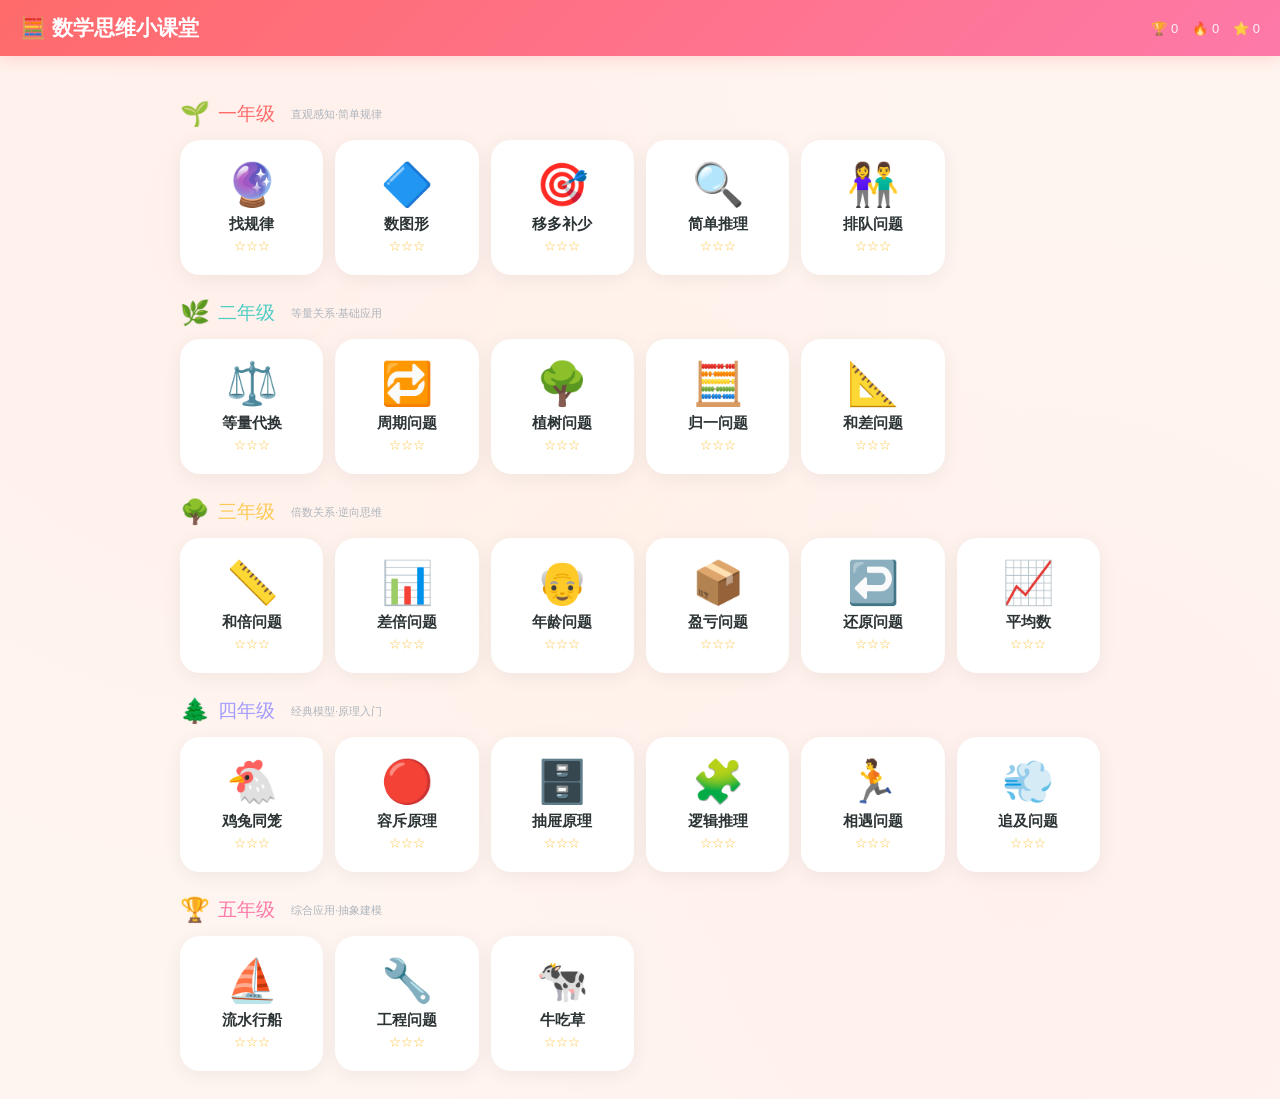
==== commit 1575b15c: "移除 3 套故事主题系统，恢复数学题目原文展示 - 删除 THEMES 数组（太空/海盗/厨房）及 8 个主题函数 - 删除 applyThemeText/applyThemeCSS 等所有主题引擎代" ====
--- a/index.html
+++ b/index.html
@@ -15,7 +15,6 @@
     <span class="stat-item" id="scoreDisplay" title="总积分">🏆 0</span>
     <span class="stat-item" id="streakDisplay" title="连胜">🔥 0</span>
     <span class="stat-item stars-total" id="starTotal" title="已获星数">⭐ 0</span>
-    <span class="stat-item theme-btn" id="themeToggle" title="切换主题" onclick="toggleTheme()" style="display:none">🎨</span>
   </div>
 </div>
 
--- a/css/style.css
+++ b/css/style.css
@@ -1,7 +1,7 @@
 /* ====== CSS Variables & Reset ====== */
 :root {
-  --c1:#ff6b6b; --c2:#4ecdc4; --c3:#feca57; --c4:#a29bfe; --c5:#fd79a8; --c6:#00b894;
-  --bg:#f0f4ff; --card:#fff; --text:#2d3436; --sub:#636e72; --radius:18px; --shadow:0 4px 24px rgba(0,0,0,.08);
+  --c1:#ff6b6b; --c2:#3dd6c8; --c3:#ffd43b; --c4:#a29bfe; --c5:#fd79a8; --c6:#20c997;
+  --bg:#fff5f0; --card:#fff; --text:#2d3436; --sub:#636e72; --radius:20px; --shadow:0 4px 20px rgba(0,0,0,.06);
   --transition:0.25s;
 }
 *{box-sizing:border-box;margin:0;padding:0}
@@ -10,88 +10,92 @@
   font-family:'PingFang SC','Noto Sans SC','Microsoft YaHei',sans-serif;
   background:var(--bg);min-height:100vh;color:var(--text);
   user-select:none;-webkit-user-select:none;
+  background-image:radial-gradient(circle at 20% 20%,rgba(255,107,107,.04) 0%,transparent 50%),
+    radial-gradient(circle at 80% 80%,rgba(253,121,168,.04) 0%,transparent 50%),
+    radial-gradient(circle at 50% 50%,rgba(254,202,87,.03) 0%,transparent 50%);
 }
 
 /* ====== Top Bar ====== */
 .topbar{
-  background:linear-gradient(135deg,#ff6b6b,#feca57);color:#fff;padding:14px 20px;
+  background:linear-gradient(135deg,#ff6b6b,#fd79a8);color:#fff;padding:14px 20px;
   display:flex;align-items:center;gap:12px;position:sticky;top:0;z-index:50;
-  box-shadow:0 2px 12px rgba(255,107,107,.3);
-}
-.topbar h1{font-size:20px;flex:1}
+  box-shadow:0 2px 16px rgba(255,107,107,.25);
+}
+.topbar h1{font-size:21px;flex:1}
 .topbar .back-btn{
-  background:rgba(255,255,255,.25);border:none;color:#fff;width:36px;height:36px;
+  background:rgba(255,255,255,.25);border:none;color:#fff;width:38px;height:38px;
   border-radius:50%;font-size:20px;cursor:pointer;display:none;align-items:center;justify-content:center;
 }
 .topbar .back-btn.show{display:flex}
+.topbar .back-btn:hover{background:rgba(255,255,255,.4)}
 .topbar .stars-total{font-size:14px;opacity:.9}
-.topbar .top-stats{display:flex;gap:12px;align-items:center}
+.topbar .top-stats{display:flex;gap:14px;align-items:center}
 .topbar .stat-item{font-size:13px;opacity:.9;color:#fff;cursor:default}
-.topbar .stat-item.theme-btn{cursor:pointer;opacity:.7;font-size:18px}
-.topbar .stat-item.theme-btn:hover{opacity:1}
 
 /* ====== Main Container ====== */
-.container{max-width:960px;margin:0 auto;padding:16px}
+.container{max-width:960px;margin:0 auto;padding:20px}
 
 /* ====== Menu Grid ====== */
-.section-title{font-size:18px;margin:20px 0 10px;color:var(--sub);display:flex;align-items:center;gap:8px}
-.topic-grid{display:grid;grid-template-columns:repeat(auto-fill,minmax(130px,1fr));gap:10px;margin-bottom:8px}
+.section-title{font-size:19px;margin:24px 0 12px;color:var(--sub);display:flex;align-items:center;gap:8px}
+.topic-grid{display:grid;grid-template-columns:repeat(auto-fill,minmax(140px,1fr));gap:12px;margin-bottom:8px}
 .topic-card{
-  background:var(--card);border-radius:var(--radius);padding:16px 10px;text-align:center;
+  background:var(--card);border-radius:var(--radius);padding:18px 12px;text-align:center;
   cursor:pointer;transition:all var(--transition);box-shadow:var(--shadow);position:relative;overflow:hidden;
-  border:2px solid transparent;
-}
-.topic-card:hover{transform:translateY(-3px);box-shadow:0 8px 30px rgba(0,0,0,.14);border-color:var(--c1)}
-.topic-card .icon{font-size:36px;display:block;margin-bottom:6px}
-.topic-card .name{font-size:14px;font-weight:700;color:var(--text)}
-.topic-card .stars{font-size:11px;color:#feca57;margin-top:3px}
-.topic-card .badge{position:absolute;top:8px;right:8px;background:var(--c1);color:#fff;font-size:10px;padding:2px 8px;border-radius:10px}
+  border:2.5px solid transparent;
+}
+.topic-card:hover{transform:translateY(-4px);box-shadow:0 10px 32px rgba(0,0,0,.12);border-color:var(--c1)}
+.topic-card .icon{font-size:42px;display:block;margin-bottom:6px;transition:transform .3s}
+.topic-card:hover .icon{transform:scale(1.1)}
+.topic-card .name{font-size:15px;font-weight:700;color:var(--text)}
+.topic-card .stars{font-size:12px;color:#feca57;margin-top:4px}
+.topic-card .badge{position:absolute;top:8px;right:8px;background:var(--c1);color:#fff;font-size:10px;padding:3px 8px;border-radius:10px}
 
 /* ====== Game View ====== */
-.game-view{display:none;flex-direction:column;gap:14px}
+.game-view{display:none;flex-direction:column;gap:16px}
 .game-view.active{display:flex}
 .game-header{text-align:center}
-.game-header h2{font-size:22px}
-.game-header .desc{font-size:13px;color:var(--sub);margin-top:4px}
+.game-header h2{font-size:24px}
+.game-header .desc{font-size:14px;color:var(--sub);margin-top:4px}
 
 /* Stage tabs */
 .stage-tabs{display:flex;gap:0;background:#e9ecef;border-radius:30px;padding:3px;align-self:center}
 .stage-tab{
-  padding:8px 20px;border:none;background:none;border-radius:28px;font-size:13px;font-weight:600;
+  padding:10px 24px;border:none;background:none;border-radius:28px;font-size:14px;font-weight:700;
   cursor:pointer;color:#868e96;transition:all .3s;font-family:inherit;
 }
 .stage-tab.active{background:#fff;color:var(--c1);box-shadow:0 2px 8px rgba(0,0,0,.1)}
 
 .stage-content{
-  min-height:300px;background:var(--card);border-radius:var(--radius);padding:20px;
-  box-shadow:var(--shadow);display:flex;flex-direction:column;align-items:center;gap:14px;
+  min-height:300px;background:var(--card);border-radius:var(--radius);padding:24px;
+  box-shadow:var(--shadow);display:flex;flex-direction:column;align-items:center;gap:16px;
 }
 .stage-panel{display:none;flex-direction:column;align-items:center;gap:14px;width:100%}
 .stage-panel.active{display:flex}
 
 /* ====== Shared Components ====== */
 .btn{
-  padding:10px 24px;border:none;border-radius:24px;font-size:15px;font-weight:600;cursor:pointer;
+  padding:12px 28px;border:none;border-radius:26px;font-size:16px;font-weight:700;cursor:pointer;
   transition:all var(--transition);font-family:inherit;
 }
-.btn-p{background:var(--c1);color:#fff}
-.btn-p:hover{opacity:.85;transform:translateY(-1px)}
-.btn-s{background:var(--c2);color:#fff}
+.btn-p{background:linear-gradient(135deg,var(--c1),#ff8787);color:#fff;box-shadow:0 3px 12px rgba(255,107,107,.25)}
+.btn-p:hover{opacity:.9;transform:translateY(-2px);box-shadow:0 5px 18px rgba(255,107,107,.35)}
+.btn-s{background:linear-gradient(135deg,var(--c2),#63e6be);color:#fff;box-shadow:0 3px 12px rgba(61,214,200,.25)}
+.btn-s:hover{opacity:.9;transform:translateY(-2px)}
 .btn-o{background:#fff;color:var(--c1);border:2px solid var(--c1)}
-.btn-o:hover{background:#fff5f5}
+.btn-o:hover{background:#fff5f5;transform:translateY(-1px)}
 .btn:disabled{opacity:.4;pointer-events:none}
 
-.feedback{font-size:14px;min-height:22px;text-align:center;font-weight:600}
-.feedback.ok{color:#00b894}
+.feedback{font-size:15px;min-height:24px;text-align:center;font-weight:700}
+.feedback.ok{color:#20c997}
 .feedback.err{color:var(--c1)}
 
-.answer-row{display:flex;align-items:center;gap:8px;flex-wrap:wrap;justify-content:center;font-size:16px}
+.answer-row{display:flex;align-items:center;gap:8px;flex-wrap:wrap;justify-content:center;font-size:17px}
 .answer-input{
-  width:72px;padding:10px;text-align:center;border:2px solid #dee2e6;border-radius:12px;
-  font-size:18px;font-weight:700;font-family:inherit;transition:border-color .3s;
-}
-.answer-input:focus{outline:none;border-color:var(--c2)}
-.answer-input.ok{border-color:#00b894;background:#f0fff4}
+  width:80px;padding:12px;text-align:center;border:2.5px solid #dee2e6;border-radius:14px;
+  font-size:20px;font-weight:700;font-family:inherit;transition:all .3s;
+}
+.answer-input:focus{outline:none;border-color:var(--c2);box-shadow:0 0 0 3px rgba(61,214,200,.15)}
+.answer-input.ok{border-color:#20c997;background:#f0fff4}
 .answer-input.err{border-color:var(--c1);background:#fff5f5;animation:shake .4s}
 
 /* ====== Scale / Balance ====== */
@@ -119,10 +123,10 @@
 
 /* ====== Slider ====== */
 .slider-grp{width:100%;max-width:360px;display:flex;flex-direction:column;align-items:center;gap:6px}
-.slider-grp label{font-weight:600;font-size:14px}
-.slider-val{font-size:22px;font-weight:700;color:var(--c1);background:#fff5f5;padding:3px 14px;border-radius:16px}
-input[type=range]{-webkit-appearance:none;width:100%;height:8px;border-radius:8px;background:#e9ecef;outline:none}
-input[type=range]::-webkit-slider-thumb{-webkit-appearance:none;width:30px;height:30px;border-radius:50%;background:var(--c1);cursor:pointer;box-shadow:0 2px 8px rgba(255,107,107,.4)}
+.slider-grp label{font-weight:700;font-size:14px}
+.slider-val{font-size:22px;font-weight:700;color:var(--c1);background:#fff5f5;padding:4px 16px;border-radius:16px}
+input[type=range]{-webkit-appearance:none;width:100%;height:10px;border-radius:10px;background:linear-gradient(90deg,#ffe0e0,#e9ecef);outline:none}
+input[type=range]::-webkit-slider-thumb{-webkit-appearance:none;width:34px;height:34px;border-radius:50%;background:linear-gradient(135deg,var(--c1),#ff8787);cursor:pointer;box-shadow:0 3px 10px rgba(255,107,107,.35)}
 
 /* ====== Venn ====== */
 .venn-wrap{position:relative;width:300px;height:220px;margin:0 auto}
@@ -131,14 +135,14 @@
 .venn-wrap .region:hover{opacity:.7}
 
 /* ====== Grid items ====== */
-.item-grid{display:flex;gap:8px;flex-wrap:wrap;justify-content:center}
+.item-grid{display:flex;gap:10px;flex-wrap:wrap;justify-content:center}
 .item-chip{
-  background:#f8f9fa;border:2px solid #dee2e6;border-radius:12px;padding:8px 14px;
-  font-size:16px;cursor:pointer;transition:all var(--transition);font-weight:600;
-}
-.item-chip:hover{border-color:var(--c2);background:#f0fffc}
-.item-chip.selected{background:var(--c2);color:#fff;border-color:var(--c2)}
-.item-chip.wrong{background:var(--c1);color:#fff;border-color:var(--c1);animation:shake .4s}
+  background:#f8f9fa;border:2.5px solid #dee2e6;border-radius:14px;padding:10px 18px;
+  font-size:17px;cursor:pointer;transition:all var(--transition);font-weight:700;
+}
+.item-chip:hover{border-color:var(--c2);background:#e6fffa;transform:translateY(-1px)}
+.item-chip.selected{background:linear-gradient(135deg,var(--c2),#63e6be);color:#fff;border-color:var(--c2);box-shadow:0 3px 12px rgba(61,214,200,.25)}
+.item-chip.wrong{background:linear-gradient(135deg,var(--c1),#ff8787);color:#fff;border-color:var(--c1);animation:shake .4s}
 
 /* ====== Character Animation ====== */
 .anim-track{position:relative;width:100%;max-width:500px;height:80px;background:#f8f9fa;border-radius:16px;overflow:hidden}
@@ -147,7 +151,9 @@
 
 /* ====== Celebration ====== */
 .cele{position:fixed;top:0;left:0;width:100%;height:100%;pointer-events:none;z-index:200}
-.cele .confetti{position:absolute;animation:fall 1.6s ease-out forwards}
+@keyframes celePopIn{from{transform:translate(-50%,-50%) scale(0);opacity:0}to{transform:translate(-50%,-50%) scale(1);opacity:1}}
+@keyframes celeFadeOut{from{opacity:1;transform:translate(-50%,-50%) scale(1)}to{opacity:0;transform:translate(-50%,-60%) scale(.8)}}
+@keyframes celeBounce{0%{transform:scale(0)}50%{transform:scale(1.3)}100%{transform:scale(1)}}
 
 /* ====== Achievement Popup ====== */
 .achieve-popup{
@@ -162,66 +168,61 @@
 
 /* ====== Timer Bar ====== */
 .timer-wrap{
-  width:100%;max-width:400px;display:flex;align-items:center;gap:10px;padding:6px 0;
-}
-.timer-bar-track{flex:1;height:8px;background:#f1f3f5;border-radius:8px;overflow:hidden}
-.timer-bar-fill{height:100%;border-radius:8px;background:linear-gradient(90deg,#4ecdc4,#00b894);transition:width .3s}
-.timer-bar-fill.warn{background:linear-gradient(90deg,#feca57,#ff9f43)}
+  width:100%;max-width:400px;display:flex;align-items:center;gap:10px;padding:8px 0;
+}
+.timer-bar-track{flex:1;height:10px;background:#f1f3f5;border-radius:10px;overflow:hidden}
+.timer-bar-fill{height:100%;border-radius:10px;background:linear-gradient(90deg,var(--c2),#20c997);transition:width .3s}
+.timer-bar-fill.warn{background:linear-gradient(90deg,var(--c3),#ff9f43)}
 .timer-bar-fill.urgent{background:linear-gradient(90deg,#ff6b6b,#ee5a24);animation:pulse .5s infinite}
-.timer-text{font-size:14px;font-weight:700;min-width:36px;text-align:center}
+.timer-text{font-size:15px;font-weight:700;min-width:36px;text-align:center}
 .timer-text.urgent{color:#ff6b6b}
 @keyframes pulse{0%,100%{opacity:1}50%{opacity:.4}}
 
-/* ====== Hint System ====== */
-.hint-row{display:flex;gap:6px;align-items:center;justify-content:center;margin-top:4px}
-.hint-btn{font-size:12px;padding:4px 10px;border-radius:10px;border:1px dashed #dee2e6;background:#f8f9fa;cursor:pointer;color:#868e96;transition:all .2s}
-.hint-btn:hover{border-color:var(--c3);color:#f59f00;background:#fff8e1}
-.hint-btn.used{opacity:.4;pointer-events:none}
-.hint-content{font-size:13px;color:#495057;background:#fff8e1;padding:6px 12px;border-radius:8px;margin-top:4px;text-align:center;animation:fadeIn .3s}
-
 /* ====== Difficulty Badge ====== */
-.diff-badge{padding:2px 10px;border-radius:10px;font-size:11px;font-weight:700}
+.diff-badge{padding:3px 12px;border-radius:12px;font-size:12px;font-weight:700}
 .diff-badge.easy{background:#d3f9d8;color:#2b8a3e}
 .diff-badge.medium{background:#fff3bf;color:#e67700}
 .diff-badge.hard{background:#ffe3e3;color:#c92a2a}
 
 /* ====== Trees on path ====== */
 .tree-row{display:flex;gap:0;align-items:center;flex-wrap:wrap;justify-content:center}
-.tree{font-size:28px;transition:all .3s}
+.tree{font-size:32px;transition:all .3s}
 .tree-spacer{width:30px;height:4px;background:#e9ecef;transition:width .3s}
 
 /* ====== Step-by-step explainer (Stage 1) ====== */
 .explain-box{
-  background:#f8f9fa;border-left:4px solid var(--c2);border-radius:8px;
-  padding:12px 16px;margin:8px 0;font-size:14px;line-height:1.8;text-align:left;
-  width:100%;max-width:520px;
-}
-.explain-box .step{display:flex;gap:8px;align-items:flex-start;margin:4px 0}
+  background:linear-gradient(135deg,#fff9f0,#fff5f5);border-left:5px solid var(--c1);border-radius:12px;
+  padding:14px 18px;margin:8px 0;font-size:15px;line-height:2;text-align:left;
+  width:100%;max-width:540px;
+}
+.explain-box .step{display:flex;gap:10px;align-items:flex-start;margin:6px 0}
 .explain-box .step-num{
-  background:var(--c2);color:#fff;width:22px;height:22px;border-radius:50%;
-  display:flex;align-items:center;justify-content:center;font-size:12px;font-weight:700;flex-shrink:0;
+  background:linear-gradient(135deg,var(--c1),#ff8787);color:#fff;width:26px;height:26px;border-radius:50%;
+  display:flex;align-items:center;justify-content:center;font-size:13px;font-weight:700;flex-shrink:0;
+  box-shadow:0 2px 6px rgba(255,107,107,.25);
 }
 .explain-box .highlight{color:var(--c1);font-weight:700}
 .formula-box{
-  background:linear-gradient(135deg,#fff3bf,#ffe8cc);border:2px dashed #feca57;
-  border-radius:12px;padding:10px 20px;text-align:center;font-weight:700;font-size:15px;
-  margin:8px 0;
-}
-.concept-svg{max-width:480px;width:100%;margin:0 auto}
+  background:linear-gradient(135deg,#fff9db,#ffe8cc);border:2.5px dashed var(--c3);
+  border-radius:14px;padding:12px 24px;text-align:center;font-weight:700;font-size:16px;
+  margin:8px 0;box-shadow:0 2px 12px rgba(255,212,59,.15);
+}
+.concept-svg{max-width:520px;width:100%;margin:0 auto}
 
 /* ====== Keyframe Animations ====== */
 @keyframes shake{0%,100%{transform:translateX(0)}25%{transform:translateX(-5px)}75%{transform:translateX(5px)}}
 @keyframes pop{0%{transform:scale(0);opacity:0}70%{transform:scale(1.2)}100%{transform:scale(1);opacity:1}}
 @keyframes fadeIn{from{opacity:0;transform:translateY(8px)}to{opacity:1;transform:translateY(0)}}
-@keyframes fall{0%{transform:translateY(-80px) rotate(0);opacity:1}100%{transform:translateY(105vh) rotate(720deg);opacity:0}}
 
 /* ====== Responsive ====== */
 @media(max-width:600px){
-  .topic-grid{grid-template-columns:repeat(auto-fill,minmax(100px,1fr))}
-  .topic-card{padding:12px 6px}
-  .topic-card .icon{font-size:28px}
-  .topic-card .name{font-size:12px}
+  .topic-grid{grid-template-columns:repeat(auto-fill,minmax(105px,1fr))}
+  .topic-card{padding:14px 8px}
+  .topic-card .icon{font-size:32px}
+  .topic-card .name{font-size:13px}
   .topbar h1{font-size:17px}
+  .container{padding:12px}
+  .stage-content{padding:16px}
   .scale-wrap{height:200px}
   .scale-item{font-size:22px}
 }
